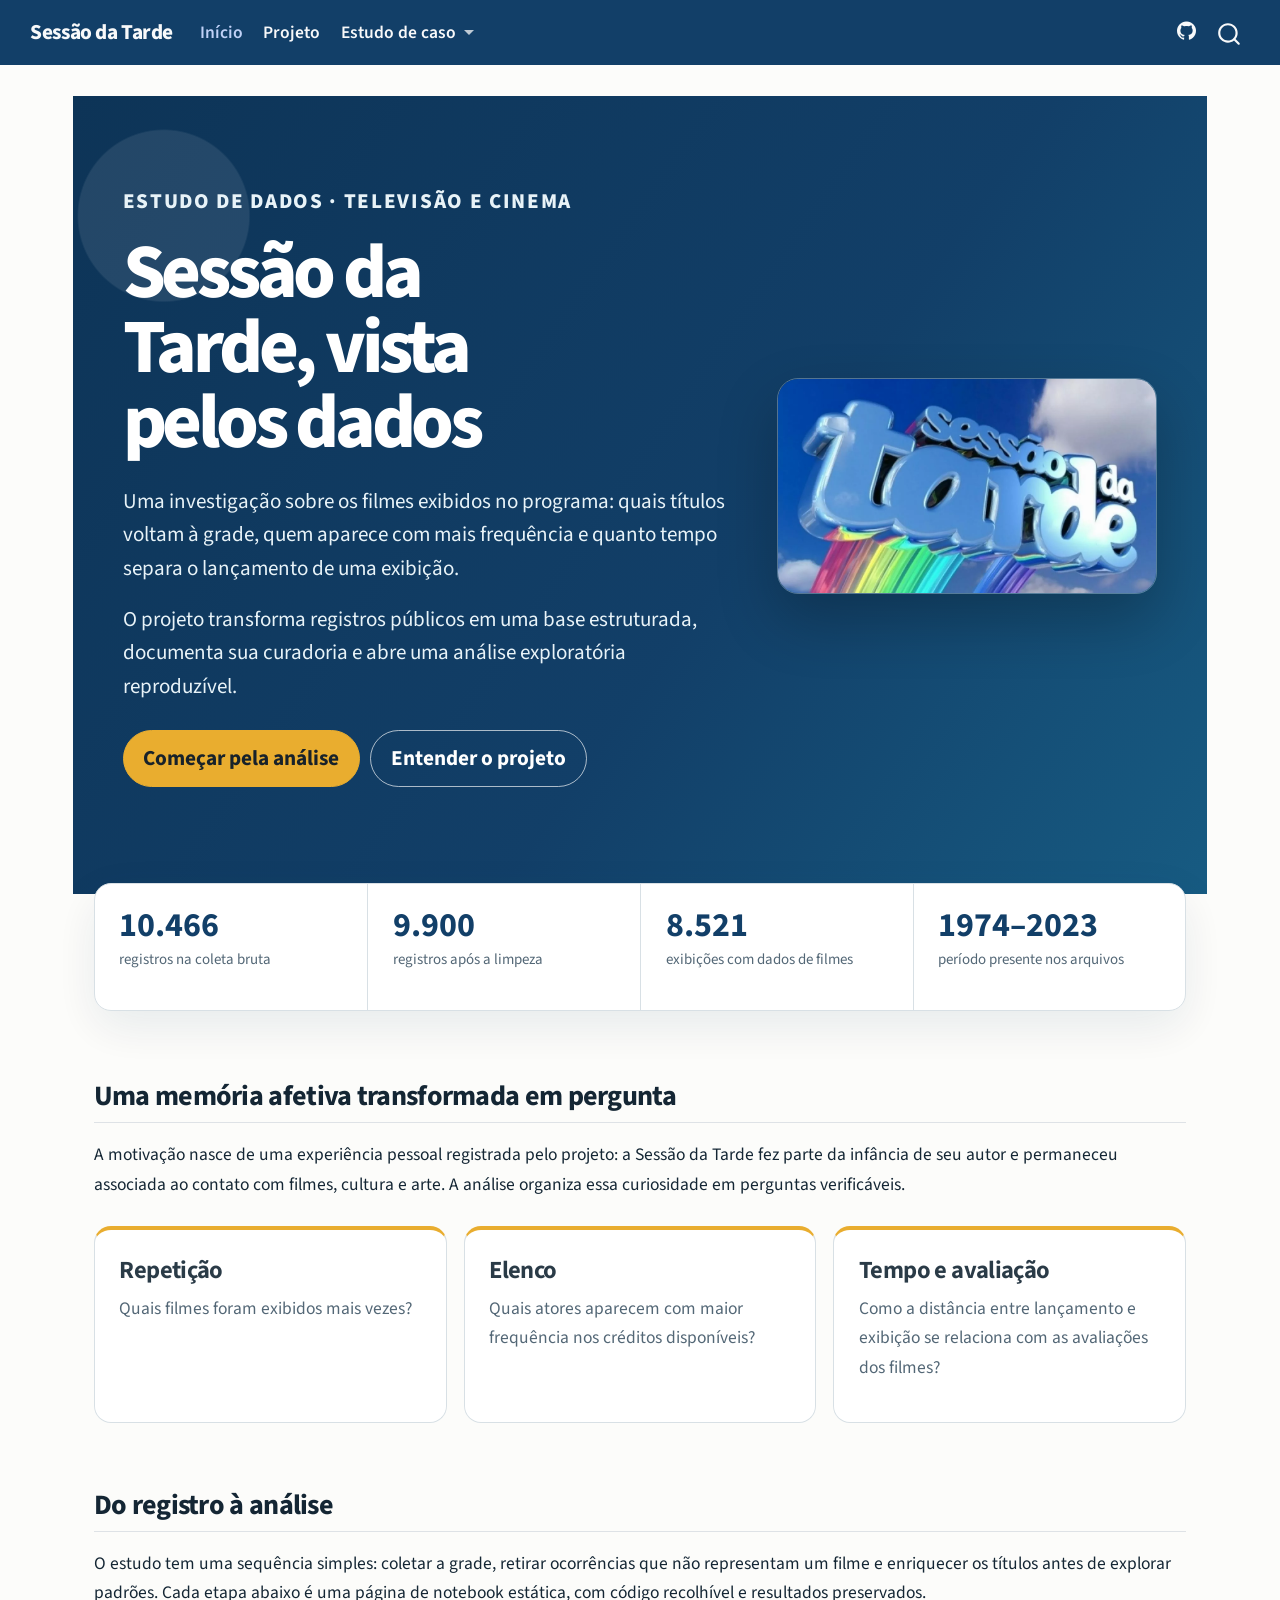
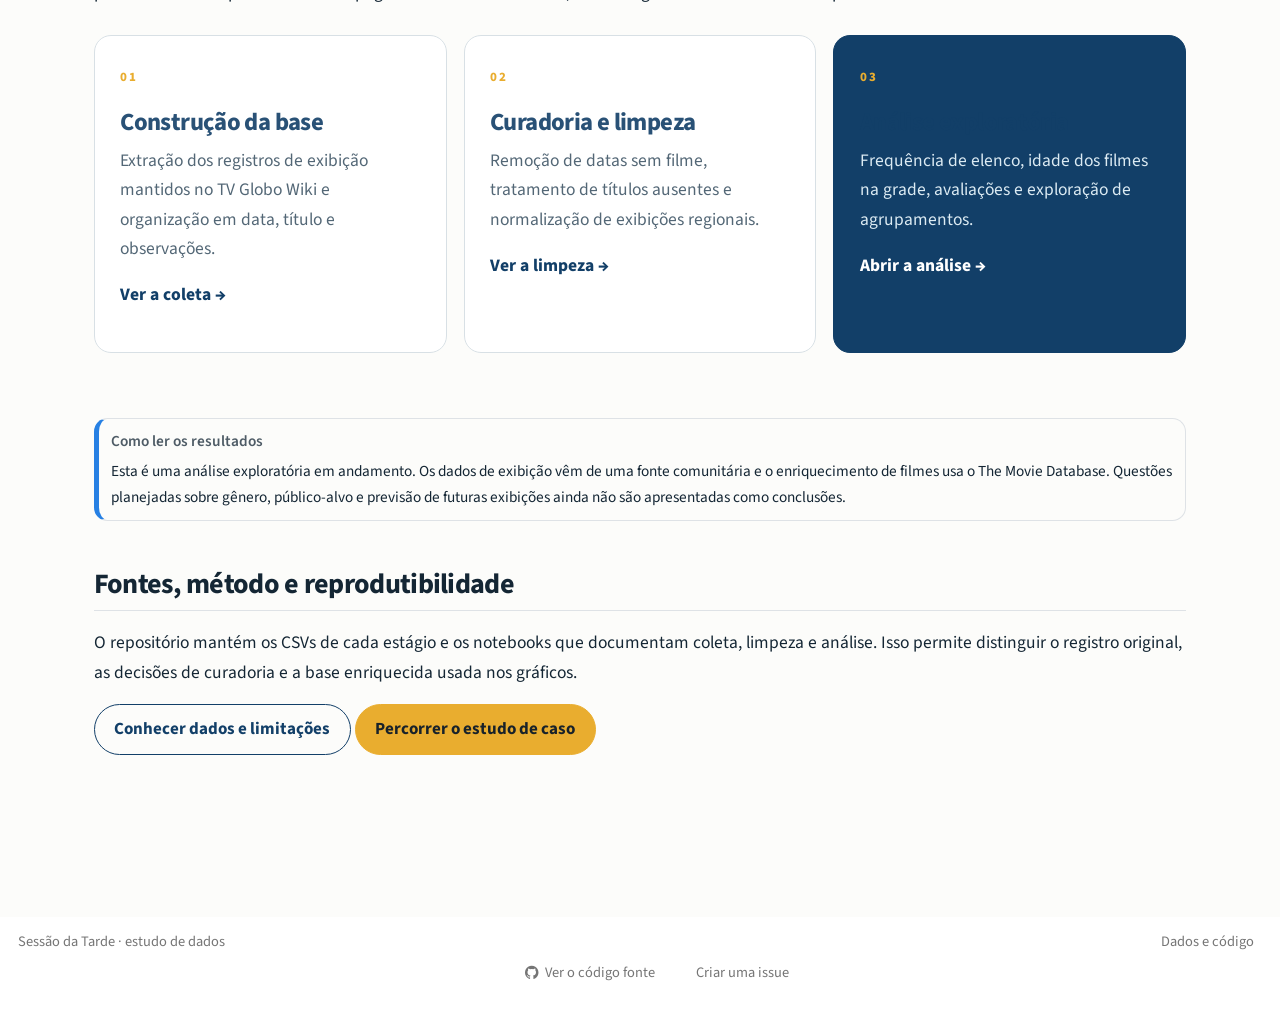
==== index.html @ b2ec12fb "Built site for gh-pages" ====
<!DOCTYPE html>
<html xmlns="http://www.w3.org/1999/xhtml" lang="pt-BR" xml:lang="pt-BR"><head>

<meta charset="utf-8">
<meta name="generator" content="quarto-1.10.18">

<meta name="viewport" content="width=device-width, initial-scale=1.0, user-scalable=yes">

<meta name="description" content="Uma investigação reproduzível sobre décadas de filmes exibidos no programa.">

<title>Sessão da Tarde, vista pelos dados – Sessão da Tarde</title>
<style>
/* Default styles provided by pandoc.
** See https://pandoc.org/MANUAL.html#variables-for-html for config info.
*/
span.smallcaps{font-variant: small-caps;}
div.columns{display: flex; gap: 1.5em;}
div.column{flex: auto;}
@media screen {
div.columns{gap: min(4vw, 1.5em);}
div.column{overflow-x: auto;}
}
div.hanging-indent{margin-left: 1.5em; text-indent: -1.5em;}
ul.task-list{list-style: none;}
ul.task-list li input[type="checkbox"] {
  width: 0.8em;
  margin: 0 0.8em 0.2em -1em; /* quarto-specific, see https://github.com/quarto-dev/quarto-cli/issues/4556 */ 
  vertical-align: middle;
}
</style>


<script src="site_libs/quarto-nav/quarto-nav.js"></script>
<script src="site_libs/clipboard/clipboard.min.js"></script>
<script src="site_libs/quarto-search/autocomplete.umd.js"></script>
<script src="site_libs/quarto-search/fuse.min.js"></script>
<script src="site_libs/quarto-search/quarto-search.js"></script>
<meta name="quarto:offset" content="./">
<script src="site_libs/quarto-html/quarto.js" type="module"></script>
<script src="site_libs/quarto-html/tabsets/tabsets.js" type="module"></script>
<script src="site_libs/quarto-html/popper.min.js"></script>
<script src="site_libs/quarto-html/tippy.umd.min.js"></script>
<script src="site_libs/quarto-html/anchor.min.js"></script>
<link href="site_libs/quarto-html/tippy.css" rel="stylesheet">
<link href="site_libs/quarto-html/quarto-syntax-highlighting-64a204ab8560d761af7679ceaba22944.css" rel="stylesheet" id="quarto-text-highlighting-styles">
<script src="site_libs/bootstrap/bootstrap.min.js"></script>
<link href="site_libs/bootstrap/bootstrap-icons.css" rel="stylesheet">
<link href="site_libs/bootstrap/bootstrap-6888e683adfeb93c75aae6ca6e2d30ee.min.css" rel="stylesheet" append-hash="true" id="quarto-bootstrap" data-mode="light">
<script id="quarto-search-options" type="application/json">{
  "location": "navbar",
  "copy-button": false,
  "collapse-after": 3,
  "panel-placement": "end",
  "type": "overlay",
  "limit": 50,
  "keyboard-shortcut": [
    "f",
    "/",
    "s"
  ],
  "language": {
    "search-no-results-text": "Nenhum resultado",
    "search-matching-documents-text": "documentos correspondentes",
    "search-copy-link-title": "Copiar link para a busca",
    "search-hide-matches-text": "Esconder correspondências adicionais",
    "search-more-match-text": "mais correspondência neste documento",
    "search-more-matches-text": "mais correspondências neste documento",
    "search-clear-button-title": "Limpar",
    "search-text-placeholder": "",
    "search-detached-cancel-button-title": "Cancelar",
    "search-submit-button-title": "Enviar",
    "search-label": "Procurar"
  }
}</script>
<style>html{ scroll-behavior: smooth; }</style>


<link rel="stylesheet" href="styles.css">
<meta property="og:title" content="Sessão da Tarde, vista pelos dados – Sessão da Tarde">
<meta property="og:description" content="Uma investigação reproduzível sobre décadas de filmes exibidos no programa.">
<meta property="og:image" content="https://erlonl.github.io/SessaodaTarde/img/sessaodatarde.jpeg">
<meta property="og:site_name" content="Sessão da Tarde">
<meta name="twitter:title" content="Sessão da Tarde, vista pelos dados – Sessão da Tarde">
<meta name="twitter:description" content="Uma investigação reproduzível sobre décadas de filmes exibidos no programa.">
<meta name="twitter:image" content="https://erlonl.github.io/SessaodaTarde/img/sessaodatarde.jpeg">
<meta name="twitter:card" content="summary_large_image">
</head>

<body class="nav-fixed quarto-light">

<div id="quarto-search-results"></div>
  <header id="quarto-header" class="headroom fixed-top">
    <nav class="navbar navbar-expand-lg " data-bs-theme="dark">
      <div class="navbar-container container-fluid">
      <div class="navbar-brand-container mx-auto">
    <a class="navbar-brand" href="./index.html">
    <span class="navbar-title">Sessão da Tarde</span>
    </a>
  </div>
            <div id="quarto-search" class="" title="Procurar"></div>
          <button class="navbar-toggler" type="button" data-bs-toggle="collapse" data-bs-target="#navbarCollapse" aria-controls="navbarCollapse" role="menu" aria-expanded="false" aria-label="Alternar de navegação" onclick="if (window.quartoToggleHeadroom) { window.quartoToggleHeadroom(); }">
  <span class="navbar-toggler-icon"></span>
</button>
          <div class="collapse navbar-collapse" id="navbarCollapse">
            <ul class="navbar-nav navbar-nav-scroll me-auto">
  <li class="nav-item">
    <a class="nav-link active" href="./index.html" aria-current="page"> 
<span class="menu-text">Início</span></a>
  </li>  
  <li class="nav-item">
    <a class="nav-link" href="./projeto.html"> 
<span class="menu-text">Projeto</span></a>
  </li>  
  <li class="nav-item dropdown ">
    <a class="nav-link dropdown-toggle" href="#" id="nav-menu-estudo-de-caso" role="link" data-bs-toggle="dropdown" aria-expanded="false">
 <span class="menu-text">Estudo de caso</span>
    </a>
    <ul class="dropdown-menu" aria-labelledby="nav-menu-estudo-de-caso">    
        <li>
    <a class="dropdown-item" href="./estudo.html">
 <span class="dropdown-text">Visão geral</span></a>
  </li>  
        <li>
    <a class="dropdown-item" href="./sessao_da_tarde/scraping.html">
 <span class="dropdown-text">1 · Construção da base</span></a>
  </li>  
        <li>
    <a class="dropdown-item" href="./sessao_da_tarde/cleaning.html">
 <span class="dropdown-text">2 · Curadoria e limpeza</span></a>
  </li>  
        <li>
    <a class="dropdown-item" href="./sessao_da_tarde/Analysis.html">
 <span class="dropdown-text">3 · Análise exploratória</span></a>
  </li>  
    </ul>
  </li>
</ul>
            <ul class="navbar-nav navbar-nav-scroll ms-auto">
  <li class="nav-item compact">
    <a class="nav-link" href="https://github.com/erlonL/SessaodaTarde"> <i class="bi bi-github" role="img" aria-label="Repositório no GitHub">
</i> 
<span class="menu-text"></span></a>
  </li>  
</ul>
          </div> <!-- /navcollapse -->
            <div class="quarto-navbar-tools">
</div>
      </div> <!-- /container-fluid -->
    </nav>
</header>
<!-- content -->
<div id="quarto-content" class="quarto-container page-columns page-rows-contents page-layout-full page-navbar">
<!-- sidebar -->
<!-- margin-sidebar -->
    
<!-- main -->
<main class="content column-page" id="quarto-document-content">

<header id="title-block-header" class="quarto-title-block default">
<div class="quarto-title">
<h1 class="title">Sessão da Tarde, vista pelos dados</h1>
</div>

<div>
  <div class="description">
    Uma investigação reproduzível sobre décadas de filmes exibidos no programa.
  </div>
</div>


<div class="quarto-title-meta column-page">

    
  
    
  </div>
  


</header>


<div class="hero">
<div class="grid">
<div class="g-col-12 g-col-lg-7 hero-copy">
<div class="eyebrow">
<p>ESTUDO DE DADOS · TELEVISÃO E CINEMA</p>
</div>
<section id="sessão-da-tarde-vista-pelos-dados" class="level1">
<h1>Sessão da Tarde, vista pelos dados</h1>
<p>Uma investigação sobre os filmes exibidos no programa: quais títulos voltam à grade, quem aparece com mais frequência e quanto tempo separa o lançamento de uma exibição.</p>
<p>O projeto transforma registros públicos em uma base estruturada, documenta sua curadoria e abre uma análise exploratória reproduzível.</p>
<p><a href="./sessao_da_tarde/Analysis.html" class="btn btn-primary btn-lg">Começar pela análise</a> <a href="./projeto.html" class="btn btn-outline-primary btn-lg">Entender o projeto</a></p>
</section>
</div>
<div class="g-col-12 g-col-lg-5">
<p><img src="img/sessaodatarde.jpeg" class="hero-image img-fluid" alt="Identidade visual da Sessão da Tarde"></p>
</div>
</div>
</div>
<div class="page-shell">
<div class="stats-strip" aria-label="Resumo da base de dados">
<div class="stat">
<p><strong>10.466</strong> <span>registros na coleta bruta</span></p>
</div>
<div class="stat">
<p><strong>9.900</strong> <span>registros após a limpeza</span></p>
</div>
<div class="stat">
<p><strong>8.521</strong> <span>exibições com dados de filmes</span></p>
</div>
<div class="stat">
<p><strong>1974–2023</strong> <span>período presente nos arquivos</span></p>
</div>
</div>
<section id="uma-memória-afetiva-transformada-em-pergunta" class="level2">
<h2 class="anchored" data-anchor-id="uma-memória-afetiva-transformada-em-pergunta">Uma memória afetiva transformada em pergunta</h2>
<p>A motivação nasce de uma experiência pessoal registrada pelo projeto: a Sessão da Tarde fez parte da infância de seu autor e permaneceu associada ao contato com filmes, cultura e arte. A análise organiza essa curiosidade em perguntas verificáveis.</p>
<div class="question-grid">
<section id="repetição" class="level3 question-card">
<h3 class="anchored" data-anchor-id="repetição">Repetição</h3>
<p>Quais filmes foram exibidos mais vezes?</p>
</section>
<section id="elenco" class="level3 question-card">
<h3 class="anchored" data-anchor-id="elenco">Elenco</h3>
<p>Quais atores aparecem com maior frequência nos créditos disponíveis?</p>
</section>
<section id="tempo-e-avaliação" class="level3 question-card">
<h3 class="anchored" data-anchor-id="tempo-e-avaliação">Tempo e avaliação</h3>
<p>Como a distância entre lançamento e exibição se relaciona com as avaliações dos filmes?</p>
</section>
</div>
</section>
<section id="do-registro-à-análise" class="level2">
<h2 class="anchored" data-anchor-id="do-registro-à-análise">Do registro à análise</h2>
<p>O estudo tem uma sequência simples: coletar a grade, retirar ocorrências que não representam um filme e enriquecer os títulos antes de explorar padrões. Cada etapa abaixo é uma página de notebook estática, com código recolhível e resultados preservados.</p>
<div class="stage-grid">
<div class="stage-card">
<p><span class="stage-number">01</span></p>
<section id="construção-da-base" class="level3">
<h3 class="anchored" data-anchor-id="construção-da-base"><a href="./sessao_da_tarde/scraping.html">Construção da base</a></h3>
<p>Extração dos registros de exibição mantidos no TV Globo Wiki e organização em data, título e observações.</p>
<p><a href="./sessao_da_tarde/scraping.html" class="card-link">Ver a coleta →</a></p>
</section>
</div>
<div class="stage-card">
<p><span class="stage-number">02</span></p>
<section id="curadoria-e-limpeza" class="level3">
<h3 class="anchored" data-anchor-id="curadoria-e-limpeza"><a href="./sessao_da_tarde/cleaning.html">Curadoria e limpeza</a></h3>
<p>Remoção de datas sem filme, tratamento de títulos ausentes e normalização de exibições regionais.</p>
<p><a href="./sessao_da_tarde/cleaning.html" class="card-link">Ver a limpeza →</a></p>
</section>
</div>
<div class="stage-card stage-card-featured">
<p><span class="stage-number">03</span></p>
<section id="análise-exploratória" class="level3">
<h3 class="anchored" data-anchor-id="análise-exploratória"><a href="./sessao_da_tarde/Analysis.html">Análise exploratória</a></h3>
<p>Frequência de elenco, idade dos filmes na grade, avaliações e exploração de agrupamentos.</p>
<p><a href="./sessao_da_tarde/Analysis.html" class="card-link">Abrir a análise →</a></p>
</section>
</div>
</div>
<div class="callout callout-style-simple callout-note no-icon callout-titled">
<div class="callout-header d-flex align-content-center">
<div class="callout-icon-container">
<i class="callout-icon no-icon"></i>
</div>
<div class="callout-title-container flex-fill">
<span class="screen-reader-only">Nota</span>Como ler os resultados
</div>
</div>
<div class="callout-body-container callout-body">
<p>Esta é uma análise exploratória em andamento. Os dados de exibição vêm de uma fonte comunitária e o enriquecimento de filmes usa o The Movie Database. Questões planejadas sobre gênero, público-alvo e previsão de futuras exibições ainda não são apresentadas como conclusões.</p>
</div>
</div>
</section>
<section id="fontes-método-e-reprodutibilidade" class="level2">
<h2 class="anchored" data-anchor-id="fontes-método-e-reprodutibilidade">Fontes, método e reprodutibilidade</h2>
<p>O repositório mantém os CSVs de cada estágio e os notebooks que documentam coleta, limpeza e análise. Isso permite distinguir o registro original, as decisões de curadoria e a base enriquecida usada nos gráficos.</p>
<p><a href="./projeto.html" class="btn btn-outline-primary">Conhecer dados e limitações</a> <a href="./estudo.html" class="btn btn-primary">Percorrer o estudo de caso</a></p>
</section>
</div>



<a onclick="window.scrollTo(0, 0); return false;" role="button" id="quarto-back-to-top"><i class="bi bi-arrow-up"></i> De volta ao topo</a></main> <!-- /main -->
<script id="quarto-html-after-body" type="application/javascript">
  window.document.addEventListener("DOMContentLoaded", function (event) {
    const icon = "";
    const anchorJS = new window.AnchorJS();
    anchorJS.options = {
      placement: 'right',
      icon: icon
    };
    anchorJS.add('.anchored');
    const isCodeAnnotation = (el) => {
      for (const clz of el.classList) {
        if (clz.startsWith('code-annotation-')) {                     
          return true;
        }
      }
      return false;
    }
    const onCopySuccess = function(e) {
      // button target
      const button = e.trigger;
      // don't keep focus
      button.blur();
      // flash "checked"
      button.classList.add('code-copy-button-checked');
      var currentTitle = button.getAttribute("title");
      button.setAttribute("title", "Copiada");
      let tooltip;
      if (window.bootstrap) {
        button.setAttribute("data-bs-toggle", "tooltip");
        button.setAttribute("data-bs-placement", "left");
        button.setAttribute("data-bs-title", "Copiada");
        tooltip = new bootstrap.Tooltip(button, 
          { trigger: "manual", 
            customClass: "code-copy-button-tooltip",
            offset: [0, -8]});
        tooltip.show();    
      }
      setTimeout(function() {
        if (tooltip) {
          tooltip.hide();
          button.removeAttribute("data-bs-title");
          button.removeAttribute("data-bs-toggle");
          button.removeAttribute("data-bs-placement");
        }
        button.setAttribute("title", currentTitle);
        button.classList.remove('code-copy-button-checked');
      }, 1000);
      // clear code selection
      e.clearSelection();
    }
    const getTextToCopy = function(trigger) {
      const outerScaffold = trigger.parentElement.cloneNode(true);
      const codeEl = outerScaffold.querySelector('code');
      for (const childEl of codeEl.children) {
        if (isCodeAnnotation(childEl)) {
          childEl.remove();
        }
      }
      return codeEl.innerText;
    }
    const clipboard = new window.ClipboardJS('.code-copy-button:not([data-in-quarto-modal])', {
      text: getTextToCopy
    });
    clipboard.on('success', onCopySuccess);
    if (window.document.getElementById('quarto-embedded-source-code-modal')) {
      const clipboardModal = new window.ClipboardJS('.code-copy-button[data-in-quarto-modal]', {
        text: getTextToCopy,
        container: window.document.getElementById('quarto-embedded-source-code-modal')
      });
      clipboardModal.on('success', onCopySuccess);
    }
      var localhostRegex = new RegExp(/^(?:http|https):\/\/localhost\:?[0-9]*\//);
      var mailtoRegex = new RegExp(/^mailto:/);
        var filterRegex = new RegExp("https:\/\/erlonl\.github\.io\/SessaodaTarde\/");
      var isInternal = (href) => {
          return filterRegex.test(href) || localhostRegex.test(href) || mailtoRegex.test(href);
      }
      // Inspect non-navigation links and adorn them if external
     var links = window.document.querySelectorAll('a[href]:not(.nav-link):not(.navbar-brand):not(.toc-action):not(.sidebar-link):not(.sidebar-item-toggle):not(.pagination-link):not(.no-external):not([aria-hidden]):not(.dropdown-item):not(.quarto-navigation-tool):not(.about-link)');
      for (var i=0; i<links.length; i++) {
        const link = links[i];
        if (!isInternal(link.href)) {
          // undo the damage that might have been done by quarto-nav.js in the case of
          // links that we want to consider external
          if (link.dataset.originalHref !== undefined) {
            link.href = link.dataset.originalHref;
          }
            // target, if specified
            link.setAttribute("target", "_blank");
            if (link.getAttribute("rel") === null) {
              link.setAttribute("rel", "noopener");
            }
        }
      }
    function tippyHover(el, contentFn, onTriggerFn, onUntriggerFn) {
      const config = {
        allowHTML: true,
        maxWidth: 500,
        delay: 100,
        arrow: false,
        appendTo: function(el) {
            return el.parentElement;
        },
        interactive: true,
        interactiveBorder: 10,
        theme: 'quarto',
        placement: 'bottom-start',
      };
      if (contentFn) {
        config.content = contentFn;
      }
      if (onTriggerFn) {
        config.onTrigger = onTriggerFn;
      }
      if (onUntriggerFn) {
        config.onUntrigger = onUntriggerFn;
      }
      window.tippy(el, config); 
    }
    const noterefs = window.document.querySelectorAll('a[role="doc-noteref"]');
    for (var i=0; i<noterefs.length; i++) {
      const ref = noterefs[i];
      tippyHover(ref, function() {
        // use id or data attribute instead here
        let href = ref.getAttribute('data-footnote-href') || ref.getAttribute('href');
        try { href = new URL(href).hash; } catch {}
        const id = href.replace(/^#\/?/, "");
        const note = window.document.getElementById(id);
        if (note) {
          return note.innerHTML;
        } else {
          return "";
        }
      });
    }
    const xrefs = window.document.querySelectorAll('a.quarto-xref');
    const processXRef = (id, note) => {
      // Strip column container classes
      const stripColumnClz = (el) => {
        el.classList.remove("page-full", "page-columns");
        if (el.children) {
          for (const child of el.children) {
            stripColumnClz(child);
          }
        }
      }
      stripColumnClz(note)
      if (id === null || id.startsWith('sec-')) {
        // Special case sections, only their first couple elements
        const container = document.createElement("div");
        if (note.children && note.children.length > 2) {
          container.appendChild(note.children[0].cloneNode(true));
          for (let i = 1; i < note.children.length; i++) {
            const child = note.children[i];
            if (child.tagName === "P" && child.innerText === "") {
              continue;
            } else {
              container.appendChild(child.cloneNode(true));
              break;
            }
          }
          if (window.Quarto?.typesetMath) {
            window.Quarto.typesetMath(container);
          }
          return container.innerHTML
        } else {
          if (window.Quarto?.typesetMath) {
            window.Quarto.typesetMath(note);
          }
          return note.innerHTML;
        }
      } else {
        // Remove any anchor links if they are present
        const anchorLink = note.querySelector('a.anchorjs-link');
        if (anchorLink) {
          anchorLink.remove();
        }
        if (window.Quarto?.typesetMath) {
          window.Quarto.typesetMath(note);
        }
        if (note.classList.contains("callout")) {
          return note.outerHTML;
        } else {
          return note.innerHTML;
        }
      }
    }
    for (var i=0; i<xrefs.length; i++) {
      const xref = xrefs[i];
      tippyHover(xref, undefined, function(instance) {
        instance.disable();
        let url = xref.getAttribute('href');
        let hash = undefined; 
        if (url.startsWith('#')) {
          hash = url;
        } else {
          try { hash = new URL(url).hash; } catch {}
        }
        if (hash) {
          const id = hash.replace(/^#\/?/, "");
          const note = window.document.getElementById(id);
          if (note !== null) {
            try {
              const html = processXRef(id, note.cloneNode(true));
              instance.setContent(html);
            } finally {
              instance.enable();
              instance.show();
            }
          } else {
            // See if we can fetch this
            fetch(url.split('#')[0])
            .then(res => res.text())
            .then(html => {
              const parser = new DOMParser();
              const htmlDoc = parser.parseFromString(html, "text/html");
              const note = htmlDoc.getElementById(id);
              if (note !== null) {
                const html = processXRef(id, note);
                instance.setContent(html);
              } 
            }).finally(() => {
              instance.enable();
              instance.show();
            });
          }
        } else {
          // See if we can fetch a full url (with no hash to target)
          // This is a special case and we should probably do some content thinning / targeting
          fetch(url)
          .then(res => res.text())
          .then(html => {
            const parser = new DOMParser();
            const htmlDoc = parser.parseFromString(html, "text/html");
            const note = htmlDoc.querySelector('main.content');
            if (note !== null) {
              // This should only happen for chapter cross references
              // (since there is no id in the URL)
              // remove the first header
              if (note.children.length > 0 && note.children[0].tagName === "HEADER") {
                note.children[0].remove();
              }
              const html = processXRef(null, note);
              instance.setContent(html);
            } 
          }).finally(() => {
            instance.enable();
            instance.show();
          });
        }
      }, function(instance) {
      });
    }
        let selectedAnnoteEl;
        const selectorForAnnotation = ( cell, annotation) => {
          let cellAttr = 'data-code-cell="' + cell + '"';
          let lineAttr = 'data-code-annotation="' +  annotation + '"';
          const selector = 'span[' + cellAttr + '][' + lineAttr + ']';
          return selector;
        }
        const selectCodeLines = (annoteEl) => {
          const doc = window.document;
          const targetCell = annoteEl.getAttribute("data-target-cell");
          const targetAnnotation = annoteEl.getAttribute("data-target-annotation");
          const annoteSpan = window.document.querySelector(selectorForAnnotation(targetCell, targetAnnotation));
          const lines = annoteSpan.getAttribute("data-code-lines").split(",");
          const lineIds = lines.map((line) => {
            return targetCell + "-" + line;
          })
          let top = null;
          let height = null;
          let parent = null;
          if (lineIds.length > 0) {
              //compute the position of the single el (top and bottom and make a div)
              const el = window.document.getElementById(lineIds[0]);
              top = el.offsetTop;
              height = el.offsetHeight;
              parent = el.parentElement.parentElement;
            if (lineIds.length > 1) {
              const lastEl = window.document.getElementById(lineIds[lineIds.length - 1]);
              const bottom = lastEl.offsetTop + lastEl.offsetHeight;
              height = bottom - top;
            }
            if (top !== null && height !== null && parent !== null) {
              // cook up a div (if necessary) and position it 
              let div = window.document.getElementById("code-annotation-line-highlight");
              if (div === null) {
                div = window.document.createElement("div");
                div.setAttribute("id", "code-annotation-line-highlight");
                div.style.position = 'absolute';
                parent.appendChild(div);
              }
              div.style.top = top - 2 + "px";
              div.style.height = height + 4 + "px";
              div.style.left = 0;
              let gutterDiv = window.document.getElementById("code-annotation-line-highlight-gutter");
              if (gutterDiv === null) {
                gutterDiv = window.document.createElement("div");
                gutterDiv.setAttribute("id", "code-annotation-line-highlight-gutter");
                gutterDiv.style.position = 'absolute';
                const codeCell = window.document.getElementById(targetCell);
                const gutter = codeCell.querySelector('.code-annotation-gutter');
                gutter.appendChild(gutterDiv);
              }
              gutterDiv.style.top = top - 2 + "px";
              gutterDiv.style.height = height + 4 + "px";
            }
            selectedAnnoteEl = annoteEl;
          }
        };
        const unselectCodeLines = () => {
          const elementsIds = ["code-annotation-line-highlight", "code-annotation-line-highlight-gutter"];
          elementsIds.forEach((elId) => {
            const div = window.document.getElementById(elId);
            if (div) {
              div.remove();
            }
          });
          selectedAnnoteEl = undefined;
        };
          // Handle positioning of the toggle
      window.addEventListener(
        "resize",
        throttle(() => {
          elRect = undefined;
          if (selectedAnnoteEl) {
            selectCodeLines(selectedAnnoteEl);
          }
        }, 10)
      );
      function throttle(fn, ms) {
      let throttle = false;
      let timer;
        return (...args) => {
          if(!throttle) { // first call gets through
              fn.apply(this, args);
              throttle = true;
          } else { // all the others get throttled
              if(timer) clearTimeout(timer); // cancel #2
              timer = setTimeout(() => {
                fn.apply(this, args);
                timer = throttle = false;
              }, ms);
          }
        };
      }
        // Attach click handler to the DT
        const annoteDls = window.document.querySelectorAll('dt[data-target-cell]');
        for (const annoteDlNode of annoteDls) {
          annoteDlNode.addEventListener('click', (event) => {
            const clickedEl = event.target;
            if (clickedEl !== selectedAnnoteEl) {
              unselectCodeLines();
              const activeEl = window.document.querySelector('dt[data-target-cell].code-annotation-active');
              if (activeEl) {
                activeEl.classList.remove('code-annotation-active');
              }
              selectCodeLines(clickedEl);
              clickedEl.classList.add('code-annotation-active');
            } else {
              // Unselect the line
              unselectCodeLines();
              clickedEl.classList.remove('code-annotation-active');
            }
          });
        }
    const findCites = (el) => {
      const parentEl = el.parentElement;
      if (parentEl) {
        const cites = parentEl.dataset.cites;
        if (cites) {
          return {
            el,
            cites: cites.split(' ')
          };
        } else {
          return findCites(el.parentElement)
        }
      } else {
        return undefined;
      }
    };
    var bibliorefs = window.document.querySelectorAll('a[role="doc-biblioref"]');
    for (var i=0; i<bibliorefs.length; i++) {
      const ref = bibliorefs[i];
      const citeInfo = findCites(ref);
      if (citeInfo) {
        tippyHover(citeInfo.el, function() {
          var popup = window.document.createElement('div');
          citeInfo.cites.forEach(function(cite) {
            var citeDiv = window.document.createElement('div');
            citeDiv.classList.add('hanging-indent');
            citeDiv.classList.add('csl-entry');
            var biblioDiv = window.document.getElementById('ref-' + cite);
            if (biblioDiv) {
              citeDiv.innerHTML = biblioDiv.innerHTML;
            }
            popup.appendChild(citeDiv);
          });
          return popup.innerHTML;
        });
      }
    }
  });
  </script>
</div> <!-- /content -->
<footer class="footer">
  <div class="nav-footer">
    <div class="nav-footer-left">
<p>Sessão da Tarde · estudo de dados</p>
</div>   
    <div class="nav-footer-center">
      &nbsp;
    <div class="toc-actions"><ul><li><a href="https://github.com/erlonL/SessaodaTarde/blob/main/index.qmd" class="toc-action"><i class="bi bi-github"></i>Ver o código fonte</a></li><li><a href="https://github.com/erlonL/SessaodaTarde/issues/new" class="toc-action"><i class="bi empty"></i>Criar uma issue</a></li></ul></div></div>
    <div class="nav-footer-right">
      <ul class="footer-items list-unstyled">
    <li class="nav-item">
    <a class="nav-link" href="https://github.com/erlonL/SessaodaTarde">
<p>Dados e código</p>
</a>
  </li>  
</ul>
    </div>
  </div>
</footer>




<script src="site_libs/quarto-html/zenscroll-min.js"></script>
</body></html>
---- site_libs/quarto-html/tippy.css ----
.tippy-box[data-animation=fade][data-state=hidden]{opacity:0}[data-tippy-root]{max-width:calc(100vw - 10px)}.tippy-box{position:relative;background-color:#333;color:#fff;border-radius:4px;font-size:14px;line-height:1.4;white-space:normal;outline:0;transition-property:transform,visibility,opacity}.tippy-box[data-placement^=top]>.tippy-arrow{bottom:0}.tippy-box[data-placement^=top]>.tippy-arrow:before{bottom:-7px;left:0;border-width:8px 8px 0;border-top-color:initial;transform-origin:center top}.tippy-box[data-placement^=bottom]>.tippy-arrow{top:0}.tippy-box[data-placement^=bottom]>.tippy-arrow:before{top:-7px;left:0;border-width:0 8px 8px;border-bottom-color:initial;transform-origin:center bottom}.tippy-box[data-placement^=left]>.tippy-arrow{right:0}.tippy-box[data-placement^=left]>.tippy-arrow:before{border-width:8px 0 8px 8px;border-left-color:initial;right:-7px;transform-origin:center left}.tippy-box[data-placement^=right]>.tippy-arrow{left:0}.tippy-box[data-placement^=right]>.tippy-arrow:before{left:-7px;border-width:8px 8px 8px 0;border-right-color:initial;transform-origin:center right}.tippy-box[data-inertia][data-state=visible]{transition-timing-function:cubic-bezier(.54,1.5,.38,1.11)}.tippy-arrow{width:16px;height:16px;color:#333}.tippy-arrow:before{content:"";position:absolute;border-color:transparent;border-style:solid}.tippy-content{position:relative;padding:5px 9px;z-index:1}
---- site_libs/quarto-html/quarto-syntax-highlighting-64a204ab8560d761af7679ceaba22944.css ----
/* quarto syntax highlight colors */
:root {
  --quarto-hl-ot-color: #003B4F;
  --quarto-hl-at-color: #657422;
  --quarto-hl-ss-color: #20794D;
  --quarto-hl-an-color: #5E5E5E;
  --quarto-hl-fu-color: #4758AB;
  --quarto-hl-st-color: #20794D;
  --quarto-hl-cf-color: #003B4F;
  --quarto-hl-op-color: #5E5E5E;
  --quarto-hl-er-color: #AD0000;
  --quarto-hl-bn-color: #AD0000;
  --quarto-hl-al-color: #AD0000;
  --quarto-hl-va-color: #111111;
  --quarto-hl-bu-color: inherit;
  --quarto-hl-ex-color: inherit;
  --quarto-hl-pp-color: #AD0000;
  --quarto-hl-in-color: #5E5E5E;
  --quarto-hl-vs-color: #20794D;
  --quarto-hl-wa-color: #5E5E5E;
  --quarto-hl-do-color: #5E5E5E;
  --quarto-hl-im-color: #00769E;
  --quarto-hl-ch-color: #20794D;
  --quarto-hl-dt-color: #AD0000;
  --quarto-hl-fl-color: #AD0000;
  --quarto-hl-co-color: #5E5E5E;
  --quarto-hl-cv-color: #5E5E5E;
  --quarto-hl-cn-color: #8f5902;
  --quarto-hl-sc-color: #5E5E5E;
  --quarto-hl-dv-color: #AD0000;
  --quarto-hl-kw-color: #003B4F;
}

/* other quarto variables */
:root {
  --quarto-font-monospace: SFMono-Regular, Menlo, Monaco, Consolas, "Liberation Mono", "Courier New", monospace;
}

/* syntax highlight based on Pandoc's rules */
pre > code.sourceCode > span {
  color: #003B4F;
}

code.sourceCode > span {
  color: #003B4F;
}

div.sourceCode,
div.sourceCode pre.sourceCode {
  color: #003B4F;
}

/* Normal */
code span {
  color: #003B4F;
}

/* Alert */
code span.al {
  color: #AD0000;
  font-style: inherit;
}

/* Annotation */
code span.an {
  color: #5E5E5E;
  font-style: inherit;
}

/* Attribute */
code span.at {
  color: #657422;
  font-style: inherit;
}

/* BaseN */
code span.bn {
  color: #AD0000;
  font-style: inherit;
}

/* BuiltIn */
code span.bu {
  font-style: inherit;
}

/* ControlFlow */
code span.cf {
  color: #003B4F;
  font-weight: bold;
  font-style: inherit;
}

/* Char */
code span.ch {
  color: #20794D;
  font-style: inherit;
}

/* Constant */
code span.cn {
  color: #8f5902;
  font-style: inherit;
}

/* Comment */
code span.co {
  color: #5E5E5E;
  font-style: inherit;
}

/* CommentVar */
code span.cv {
  color: #5E5E5E;
  font-style: italic;
}

/* Documentation */
code span.do {
  color: #5E5E5E;
  font-style: italic;
}

/* DataType */
code span.dt {
  color: #AD0000;
  font-style: inherit;
}

/* DecVal */
code span.dv {
  color: #AD0000;
  font-style: inherit;
}

/* Error */
code span.er {
  color: #AD0000;
  font-style: inherit;
}

/* Extension */
code span.ex {
  font-style: inherit;
}

/* Float */
code span.fl {
  color: #AD0000;
  font-style: inherit;
}

/* Function */
code span.fu {
  color: #4758AB;
  font-style: inherit;
}

/* Import */
code span.im {
  color: #00769E;
  font-style: inherit;
}

/* Information */
code span.in {
  color: #5E5E5E;
  font-style: inherit;
}

/* Keyword */
code span.kw {
  color: #003B4F;
  font-weight: bold;
  font-style: inherit;
}

/* Operator */
code span.op {
  color: #5E5E5E;
  font-style: inherit;
}

/* Other */
code span.ot {
  color: #003B4F;
  font-style: inherit;
}

/* Preprocessor */
code span.pp {
  color: #AD0000;
  font-style: inherit;
}

/* SpecialChar */
code span.sc {
  color: #5E5E5E;
  font-style: inherit;
}

/* SpecialString */
code span.ss {
  color: #20794D;
  font-style: inherit;
}

/* String */
code span.st {
  color: #20794D;
  font-style: inherit;
}

/* Variable */
code span.va {
  color: #111111;
  font-style: inherit;
}

/* VerbatimString */
code span.vs {
  color: #20794D;
  font-style: inherit;
}

/* Warning */
code span.wa {
  color: #5E5E5E;
  font-style: italic;
}

.prevent-inlining {
  content: "</";
}

/*# sourceMappingURL=9d8d5bb603a83b8298b89080a598c93b.css.map */
---- styles.css ----
:root {
  --sdt-ink: #142634;
  --sdt-muted: #536776;
  --sdt-navy: #123f68;
  --sdt-blue: #176b95;
  --sdt-sky: #dceef6;
  --sdt-gold: #e9ad2f;
  --sdt-paper: #f7f5ef;
  --sdt-line: #d8e0e5;
  --sdt-white: #ffffff;
  --sdt-radius: 1rem;
}

body {
  color: var(--sdt-ink);
  background: #fcfcfa;
  font-size: 1.03rem;
  line-height: 1.68;
}

.navbar {
  box-shadow: 0 1px 0 rgb(255 255 255 / 12%);
}

.navbar-brand {
  font-weight: 750;
  letter-spacing: -0.02em;
}

.navbar .nav-link {
  font-weight: 600;
}

a {
  text-underline-offset: 0.16em;
  text-decoration-thickness: 0.08em;
}

a:focus-visible,
.btn:focus-visible,
.navbar-toggler:focus-visible {
  outline: 3px solid var(--sdt-gold);
  outline-offset: 3px;
  box-shadow: none;
}

h1,
h2,
h3 {
  color: var(--sdt-ink);
  letter-spacing: -0.025em;
}

h1 {
  font-weight: 780;
}

h2 {
  margin-top: 2.7rem;
  font-weight: 730;
}

h3 {
  font-weight: 680;
}

.quarto-title-block .quarto-title-banner,
.quarto-title-block.default .quarto-title-meta {
  padding-bottom: 0.5rem;
}

.quarto-title .subtitle {
  color: var(--sdt-muted);
  max-width: 48rem;
}

.hero {
  background:
    radial-gradient(circle at 8% 15%, rgb(255 255 255 / 9%) 0 5rem, transparent 5.1rem),
    linear-gradient(125deg, #0d3457 0%, var(--sdt-navy) 58%, #175b82 100%);
  color: var(--sdt-white);
  padding: clamp(2.75rem, 7vw, 5.75rem) max(1.25rem, calc((100vw - 1180px) / 2));
  margin-top: -1px;
}

.hero .grid {
  align-items: center;
  gap: 0;
}

.hero .g-col-lg-5 {
  padding-left: clamp(1.5rem, 4vw, 3.75rem);
}

body:has(.hero) #title-block-header {
  display: none;
}

.hero-copy {
  max-width: 46rem;
}

.hero h1 {
  color: var(--sdt-white);
  font-size: clamp(2.6rem, 6vw, 5.1rem);
  line-height: 0.98;
  letter-spacing: -0.055em;
  max-width: 11ch;
  margin: 0.45rem 0 1.35rem;
}

.hero p {
  font-size: clamp(1.06rem, 1.7vw, 1.24rem);
  line-height: 1.6;
  max-width: 42rem;
  color: #e8f3f8;
}

.hero .eyebrow,
.stage-number {
  color: var(--sdt-gold);
  font-size: 0.76rem;
  font-weight: 800;
  letter-spacing: 0.13em;
}

.hero-image {
  display: block;
  width: 100%;
  max-height: 25rem;
  object-fit: cover;
  border-radius: calc(var(--sdt-radius) + 0.25rem);
  border: 1px solid rgb(255 255 255 / 28%);
  box-shadow: 0 1.5rem 3.5rem rgb(0 0 0 / 24%);
}

.btn {
  border-radius: 999px;
  font-weight: 700;
  padding: 0.68rem 1.15rem;
  text-decoration: none;
}

.hero .btn {
  margin: 0.55rem 0.4rem 0 0;
}

.btn-primary {
  --bs-btn-bg: var(--sdt-gold);
  --bs-btn-border-color: var(--sdt-gold);
  --bs-btn-color: #18222a;
  --bs-btn-hover-bg: #f4c253;
  --bs-btn-hover-border-color: #f4c253;
  --bs-btn-hover-color: #101820;
}

.btn-outline-primary {
  --bs-btn-color: var(--sdt-navy);
  --bs-btn-border-color: var(--sdt-navy);
  --bs-btn-hover-bg: var(--sdt-navy);
  --bs-btn-hover-border-color: var(--sdt-navy);
}

.hero .btn-outline-primary {
  --bs-btn-color: #ffffff;
  --bs-btn-border-color: rgb(255 255 255 / 65%);
  --bs-btn-hover-bg: #ffffff;
  --bs-btn-hover-border-color: #ffffff;
  --bs-btn-hover-color: var(--sdt-navy);
}

.page-shell {
  width: min(1120px, calc(100% - 2.5rem));
  margin: 0 auto;
  padding: 1rem 0 4rem;
}

.page-shell > h2 {
  max-width: 26ch;
  font-size: clamp(1.8rem, 3vw, 2.5rem);
}

.page-shell > p {
  max-width: 49rem;
}

.stats-strip {
  display: grid;
  grid-template-columns: repeat(4, minmax(0, 1fr));
  margin: -1.65rem 0 4rem;
  background: var(--sdt-white);
  border: 1px solid var(--sdt-line);
  border-radius: var(--sdt-radius);
  box-shadow: 0 1rem 2.75rem rgb(18 63 104 / 9%);
  overflow: hidden;
}

.stat {
  padding: 1.35rem 1.45rem;
}

.stat + .stat {
  border-left: 1px solid var(--sdt-line);
}

.stat strong {
  display: block;
  color: var(--sdt-navy);
  font-size: clamp(1.45rem, 3vw, 2rem);
  line-height: 1.1;
  font-variant-numeric: tabular-nums;
}

.stat span {
  display: block;
  color: var(--sdt-muted);
  font-size: 0.88rem;
  line-height: 1.35;
  margin-top: 0.35rem;
}

.question-grid,
.stage-grid {
  display: grid;
  grid-template-columns: repeat(3, minmax(0, 1fr));
  gap: 1rem;
  margin: 1.6rem 0 3.8rem;
}

.question-card,
.stage-card,
.path-step {
  border: 1px solid var(--sdt-line);
  border-radius: var(--sdt-radius);
  background: var(--sdt-white);
}

.question-card {
  padding: 1.35rem 1.45rem;
  border-top: 4px solid var(--sdt-gold);
}

.question-card h3,
.stage-card h3 {
  margin-top: 0.15rem;
}

.question-card p,
.stage-card p,
.path-step p {
  color: var(--sdt-muted);
}

.stage-card {
  padding: 1.5rem;
  transition: border-color 160ms ease, transform 160ms ease, box-shadow 160ms ease;
}

.stage-card:hover {
  transform: translateY(-3px);
  border-color: #a9c3d2;
  box-shadow: 0 0.8rem 2rem rgb(18 63 104 / 8%);
}

.stage-card-featured {
  background: var(--sdt-navy);
  border-color: var(--sdt-navy);
}

.stage-card-featured h3,
.stage-card-featured h3 a,
.stage-card-featured .card-link {
  color: #ffffff;
}

.stage-card-featured p {
  color: #dcebf3;
}

.stage-card h3 a,
.card-link {
  color: var(--sdt-navy);
  font-weight: 750;
  text-decoration: none;
}

.card-link:hover,
.stage-card h3 a:hover {
  text-decoration: underline;
}

.callout {
  border-radius: 0.8rem;
  margin: 2.4rem 0;
}

.study-path {
  border-left: 2px solid #bfd3de;
  margin: 2.2rem 0 3rem 0.8rem;
  padding-left: clamp(1rem, 4vw, 2.4rem);
}

.path-step {
  position: relative;
  padding: clamp(1.35rem, 3vw, 2rem);
  margin-bottom: 1.25rem;
}

.path-step::before {
  content: "";
  position: absolute;
  width: 0.9rem;
  height: 0.9rem;
  left: calc(-1 * clamp(1rem, 4vw, 2.4rem) - 0.51rem);
  top: 2rem;
  border: 3px solid #fcfcfa;
  border-radius: 50%;
  background: var(--sdt-blue);
}

.path-step h2 {
  margin-top: 0.35rem;
}

.path-step-featured {
  border-color: #9ebdcb;
  box-shadow: 0 0.8rem 2rem rgb(18 63 104 / 7%);
}

table {
  font-size: 0.94rem;
}

.table > thead {
  border-bottom: 2px solid var(--sdt-navy);
}

.cell-output-display {
  overflow-x: auto;
}

.cell-output img {
  border-radius: 0.45rem;
}

div.sourceCode {
  border: 1px solid var(--sdt-line);
  border-radius: 0.6rem;
}

.code-fold summary {
  color: var(--sdt-navy);
  font-weight: 700;
}

#quarto-margin-sidebar .toc-active .nav-link.active {
  color: var(--sdt-blue);
  border-left-color: var(--sdt-gold);
}

.nav-page .nav-page-text {
  color: var(--sdt-navy);
  font-weight: 700;
}

.page-footer {
  border-top: 1px solid var(--sdt-line);
  color: var(--sdt-muted);
}

@media (max-width: 991.98px) {
  .hero {
    padding-top: 3.25rem;
  }

  .hero h1 {
    max-width: 13ch;
  }

  .hero .g-col-lg-5 {
    padding-left: 0;
    margin-top: 2rem;
  }

  .hero-image {
    max-height: 19rem;
  }

  .stats-strip {
    grid-template-columns: repeat(2, minmax(0, 1fr));
  }

  .stat:nth-child(3) {
    border-left: 0;
    border-top: 1px solid var(--sdt-line);
  }

  .stat:nth-child(4) {
    border-top: 1px solid var(--sdt-line);
  }

  .question-grid,
  .stage-grid {
    grid-template-columns: 1fr;
  }
}

@media (max-width: 575.98px) {
  body {
    font-size: 1rem;
  }

  .hero {
    padding: 2.5rem 1rem 3.25rem;
  }

  .hero h1 {
    font-size: clamp(2.35rem, 13vw, 3.35rem);
  }

  .hero .btn {
    display: block;
    width: 100%;
    margin-right: 0;
  }

  .page-shell {
    width: min(100% - 2rem, 1120px);
  }

  .stats-strip {
    grid-template-columns: 1fr;
    margin-top: -1.25rem;
  }

  .stat + .stat,
  .stat:nth-child(3) {
    border-left: 0;
    border-top: 1px solid var(--sdt-line);
  }
}

@media (prefers-reduced-motion: reduce) {
  *,
  *::before,
  *::after {
    scroll-behavior: auto !important;
    transition-duration: 0.01ms !important;
  }
}
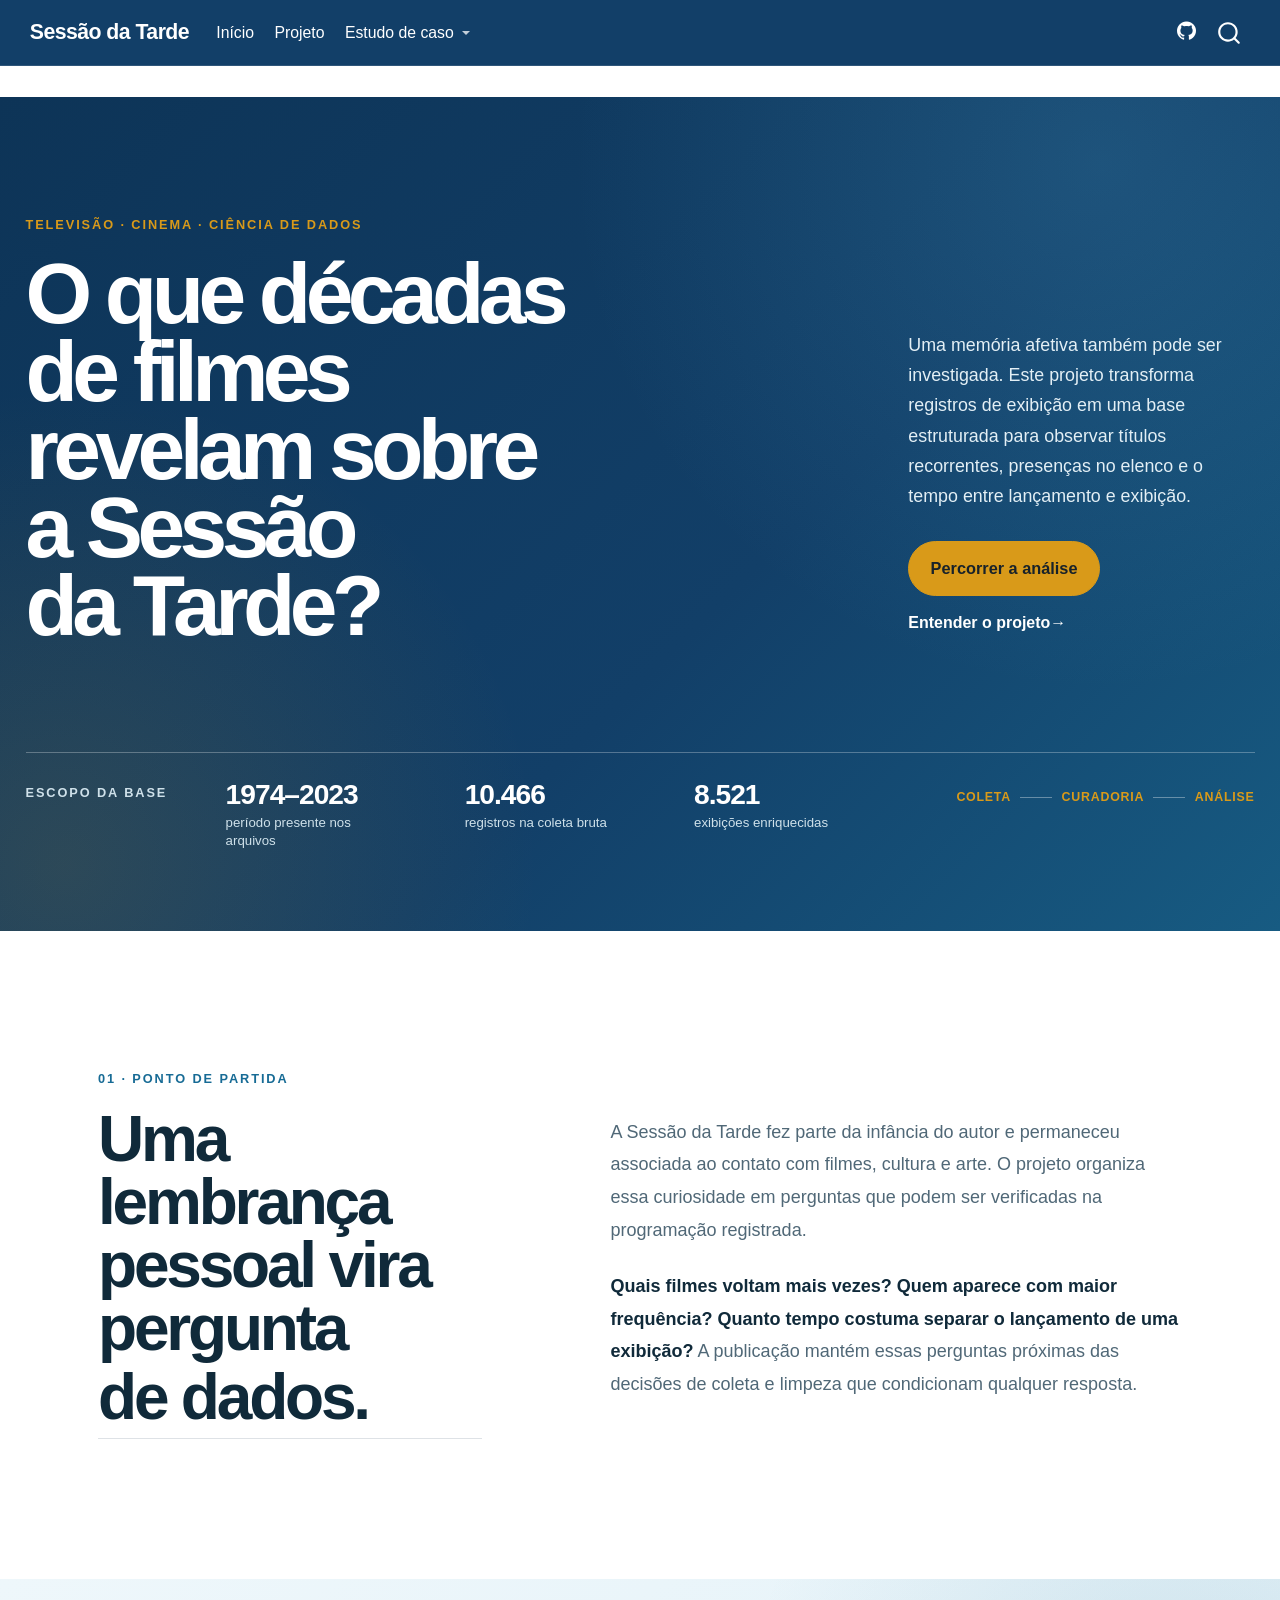
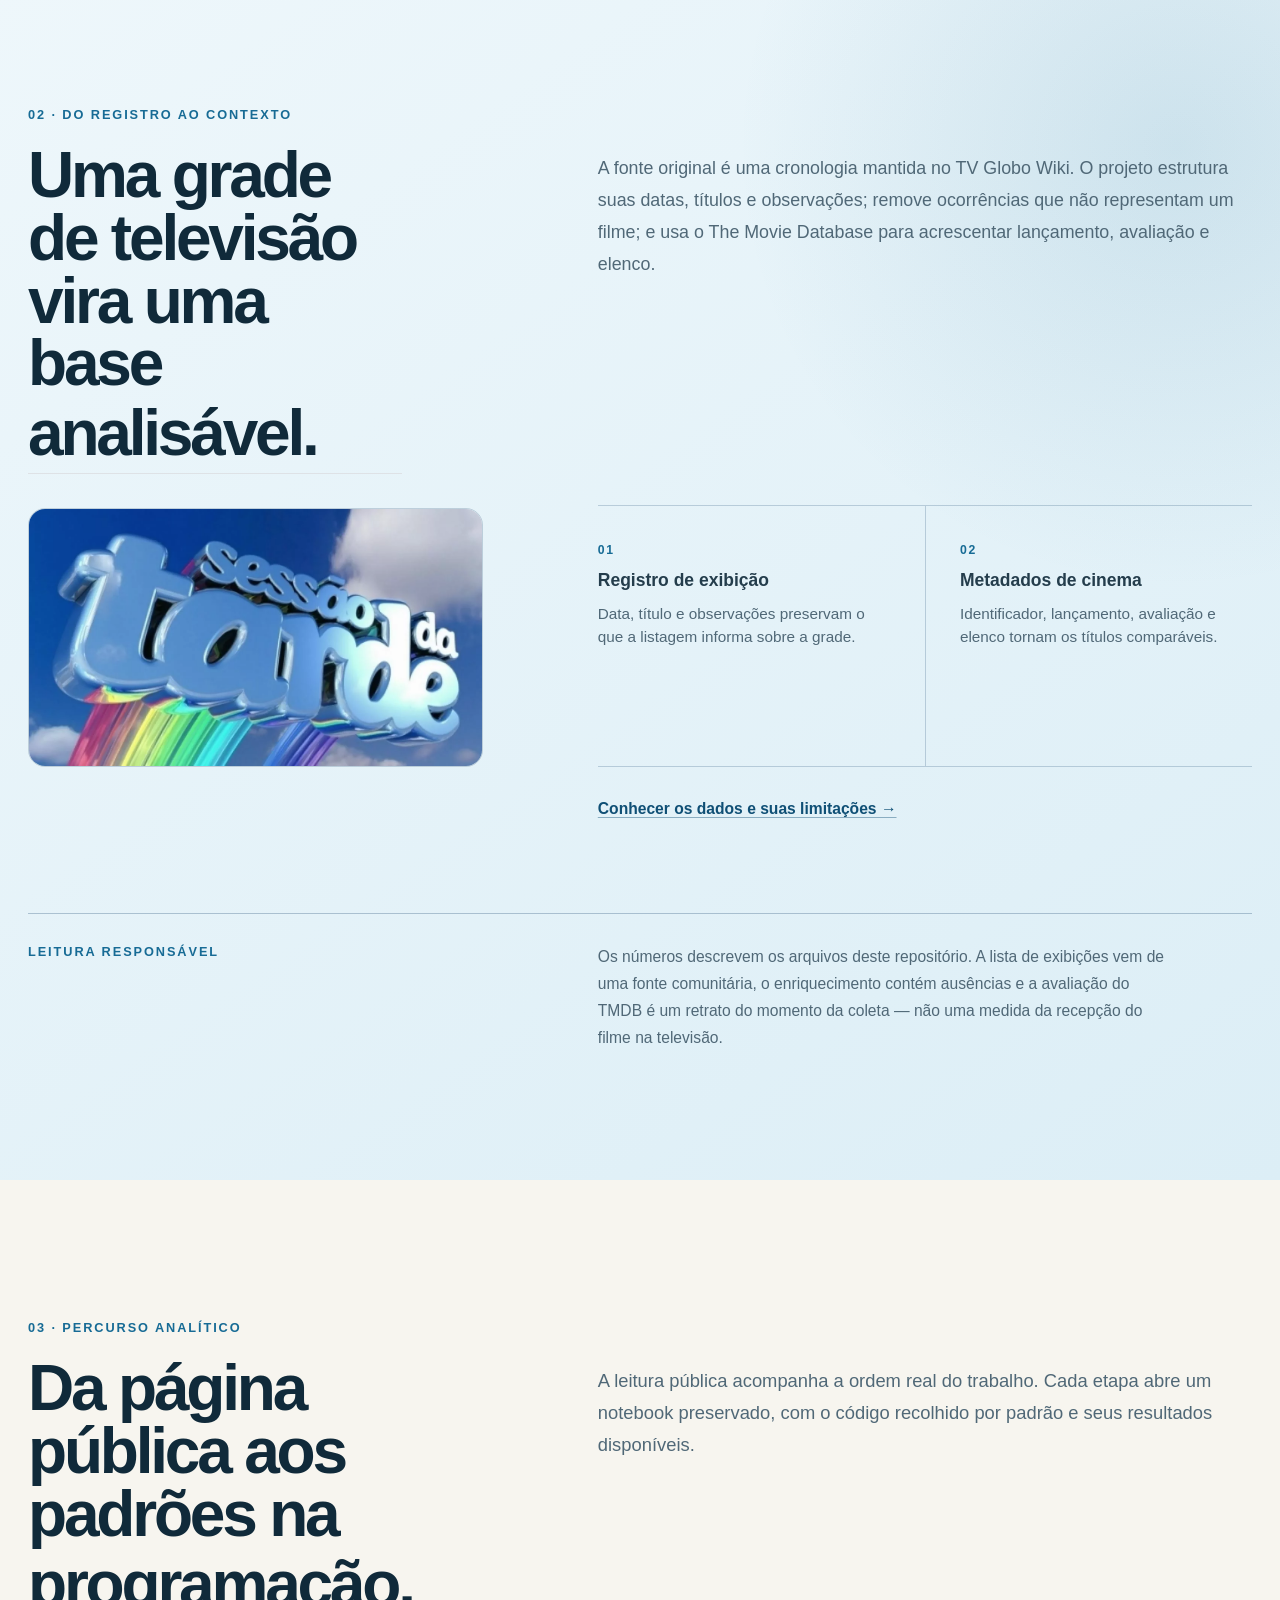
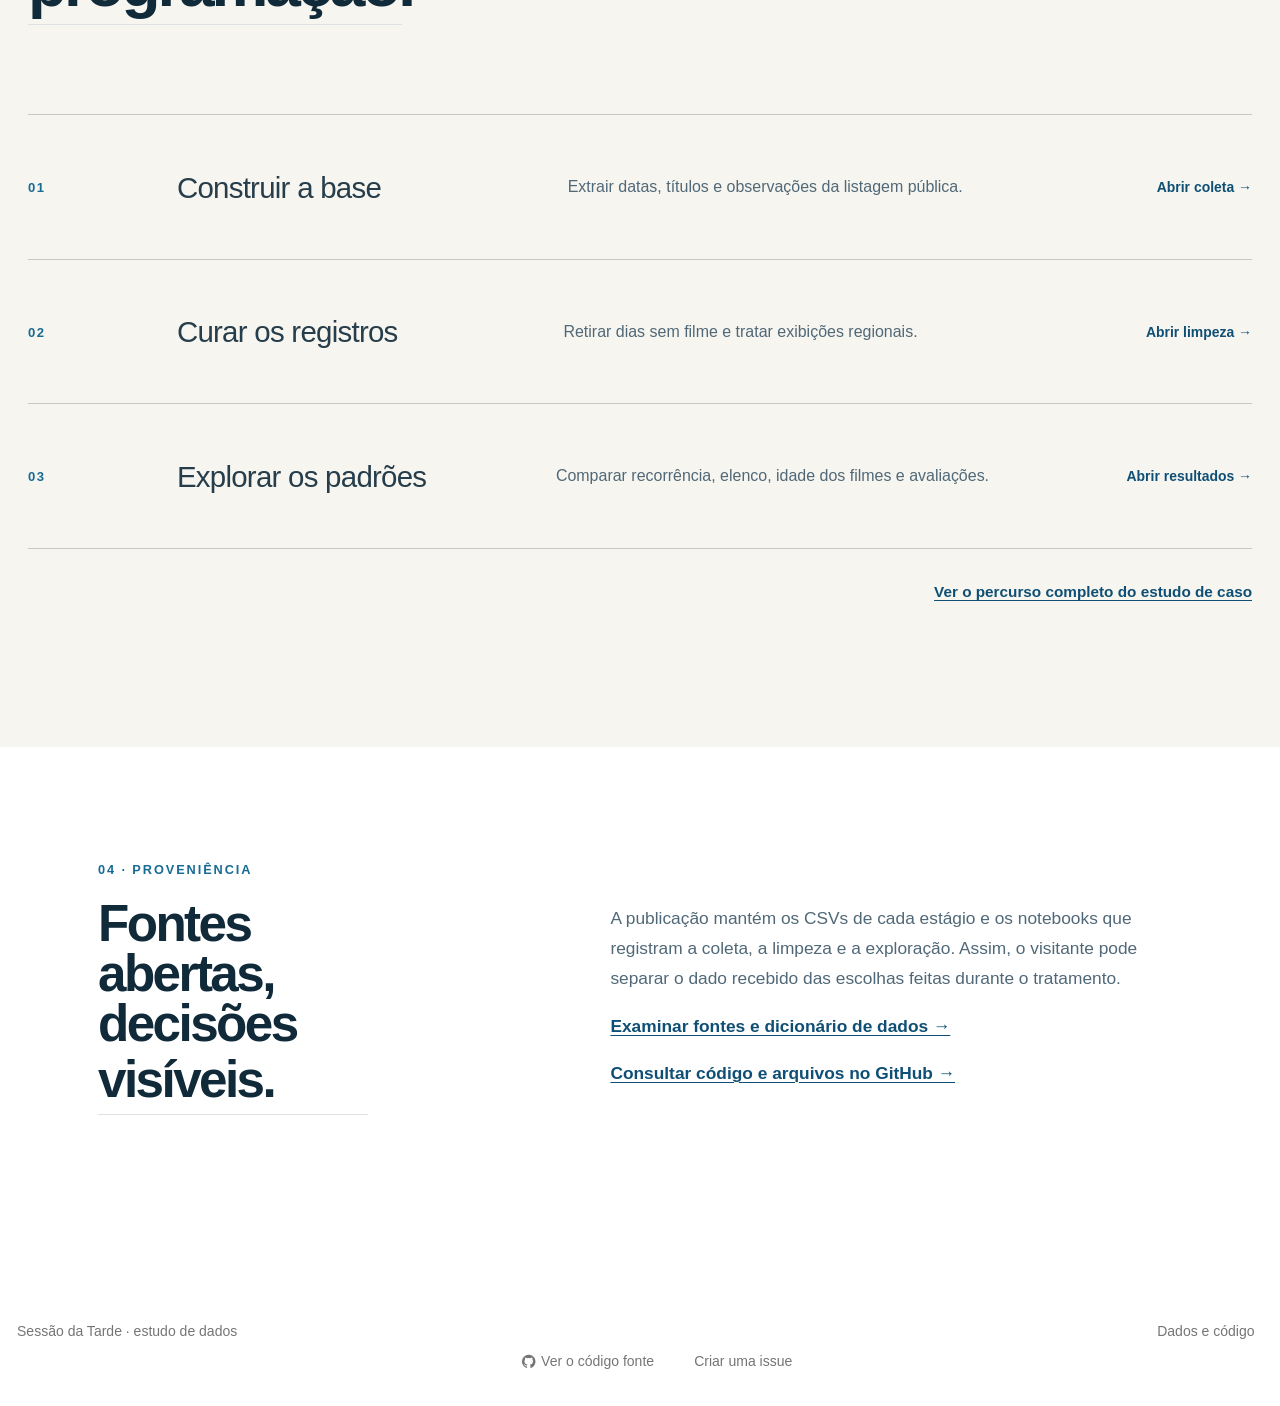
==== commit 5e3b8437: "Built site for gh-pages" ====
--- a/index.html
+++ b/index.html
@@ -45,7 +45,7 @@
 <link href="site_libs/quarto-html/quarto-syntax-highlighting-64a204ab8560d761af7679ceaba22944.css" rel="stylesheet" id="quarto-text-highlighting-styles">
 <script src="site_libs/bootstrap/bootstrap.min.js"></script>
 <link href="site_libs/bootstrap/bootstrap-icons.css" rel="stylesheet">
-<link href="site_libs/bootstrap/bootstrap-6888e683adfeb93c75aae6ca6e2d30ee.min.css" rel="stylesheet" append-hash="true" id="quarto-bootstrap" data-mode="light">
+<link href="site_libs/bootstrap/bootstrap-3a8c703fb520cc07f7eefc65bb59a90d.min.css" rel="stylesheet" append-hash="true" id="quarto-bootstrap" data-mode="light">
 <script id="quarto-search-options" type="application/json">{
   "location": "navbar",
   "copy-button": false,
@@ -180,105 +180,160 @@
 </header>
 
 
-<div class="hero">
-<div class="grid">
-<div class="g-col-12 g-col-lg-7 hero-copy">
-<div class="eyebrow">
-<p>ESTUDO DE DADOS · TELEVISÃO E CINEMA</p>
-</div>
-<section id="sessão-da-tarde-vista-pelos-dados" class="level1">
-<h1>Sessão da Tarde, vista pelos dados</h1>
-<p>Uma investigação sobre os filmes exibidos no programa: quais títulos voltam à grade, quem aparece com mais frequência e quanto tempo separa o lançamento de uma exibição.</p>
-<p>O projeto transforma registros públicos em uma base estruturada, documenta sua curadoria e abre uma análise exploratória reproduzível.</p>
-<p><a href="./sessao_da_tarde/Analysis.html" class="btn btn-primary btn-lg">Começar pela análise</a> <a href="./projeto.html" class="btn btn-outline-primary btn-lg">Entender o projeto</a></p>
-</section>
-</div>
-<div class="g-col-12 g-col-lg-5">
-<p><img src="img/sessaodatarde.jpeg" class="hero-image img-fluid" alt="Identidade visual da Sessão da Tarde"></p>
-</div>
-</div>
-</div>
-<div class="page-shell">
-<div class="stats-strip" aria-label="Resumo da base de dados">
-<div class="stat">
-<p><strong>10.466</strong> <span>registros na coleta bruta</span></p>
-</div>
-<div class="stat">
-<p><strong>9.900</strong> <span>registros após a limpeza</span></p>
-</div>
-<div class="stat">
-<p><strong>8.521</strong> <span>exibições com dados de filmes</span></p>
-</div>
-<div class="stat">
-<p><strong>1974–2023</strong> <span>período presente nos arquivos</span></p>
-</div>
-</div>
-<section id="uma-memória-afetiva-transformada-em-pergunta" class="level2">
-<h2 class="anchored" data-anchor-id="uma-memória-afetiva-transformada-em-pergunta">Uma memória afetiva transformada em pergunta</h2>
-<p>A motivação nasce de uma experiência pessoal registrada pelo projeto: a Sessão da Tarde fez parte da infância de seu autor e permaneceu associada ao contato com filmes, cultura e arte. A análise organiza essa curiosidade em perguntas verificáveis.</p>
-<div class="question-grid">
-<section id="repetição" class="level3 question-card">
-<h3 class="anchored" data-anchor-id="repetição">Repetição</h3>
-<p>Quais filmes foram exibidos mais vezes?</p>
-</section>
-<section id="elenco" class="level3 question-card">
-<h3 class="anchored" data-anchor-id="elenco">Elenco</h3>
-<p>Quais atores aparecem com maior frequência nos créditos disponíveis?</p>
-</section>
-<section id="tempo-e-avaliação" class="level3 question-card">
-<h3 class="anchored" data-anchor-id="tempo-e-avaliação">Tempo e avaliação</h3>
-<p>Como a distância entre lançamento e exibição se relaciona com as avaliações dos filmes?</p>
-</section>
-</div>
-</section>
-<section id="do-registro-à-análise" class="level2">
-<h2 class="anchored" data-anchor-id="do-registro-à-análise">Do registro à análise</h2>
-<p>O estudo tem uma sequência simples: coletar a grade, retirar ocorrências que não representam um filme e enriquecer os títulos antes de explorar padrões. Cada etapa abaixo é uma página de notebook estática, com código recolhível e resultados preservados.</p>
-<div class="stage-grid">
-<div class="stage-card">
-<p><span class="stage-number">01</span></p>
-<section id="construção-da-base" class="level3">
-<h3 class="anchored" data-anchor-id="construção-da-base"><a href="./sessao_da_tarde/scraping.html">Construção da base</a></h3>
-<p>Extração dos registros de exibição mantidos no TV Globo Wiki e organização em data, título e observações.</p>
-<p><a href="./sessao_da_tarde/scraping.html" class="card-link">Ver a coleta →</a></p>
-</section>
-</div>
-<div class="stage-card">
-<p><span class="stage-number">02</span></p>
-<section id="curadoria-e-limpeza" class="level3">
-<h3 class="anchored" data-anchor-id="curadoria-e-limpeza"><a href="./sessao_da_tarde/cleaning.html">Curadoria e limpeza</a></h3>
-<p>Remoção de datas sem filme, tratamento de títulos ausentes e normalização de exibições regionais.</p>
-<p><a href="./sessao_da_tarde/cleaning.html" class="card-link">Ver a limpeza →</a></p>
-</section>
-</div>
-<div class="stage-card stage-card-featured">
-<p><span class="stage-number">03</span></p>
-<section id="análise-exploratória" class="level3">
-<h3 class="anchored" data-anchor-id="análise-exploratória"><a href="./sessao_da_tarde/Analysis.html">Análise exploratória</a></h3>
-<p>Frequência de elenco, idade dos filmes na grade, avaliações e exploração de agrupamentos.</p>
-<p><a href="./sessao_da_tarde/Analysis.html" class="card-link">Abrir a análise →</a></p>
-</section>
-</div>
-</div>
-<div class="callout callout-style-simple callout-note no-icon callout-titled">
-<div class="callout-header d-flex align-content-center">
-<div class="callout-icon-container">
-<i class="callout-icon no-icon"></i>
-</div>
-<div class="callout-title-container flex-fill">
-<span class="screen-reader-only">Nota</span>Como ler os resultados
-</div>
-</div>
-<div class="callout-body-container callout-body">
-<p>Esta é uma análise exploratória em andamento. Os dados de exibição vêm de uma fonte comunitária e o enriquecimento de filmes usa o The Movie Database. Questões planejadas sobre gênero, público-alvo e previsão de futuras exibições ainda não são apresentadas como conclusões.</p>
-</div>
-</div>
-</section>
-<section id="fontes-método-e-reprodutibilidade" class="level2">
-<h2 class="anchored" data-anchor-id="fontes-método-e-reprodutibilidade">Fontes, método e reprodutibilidade</h2>
-<p>O repositório mantém os CSVs de cada estágio e os notebooks que documentam coleta, limpeza e análise. Isso permite distinguir o registro original, as decisões de curadoria e a base enriquecida usada nos gráficos.</p>
-<p><a href="./projeto.html" class="btn btn-outline-primary">Conhecer dados e limitações</a> <a href="./estudo.html" class="btn btn-primary">Percorrer o estudo de caso</a></p>
-</section>
+<div class="home-hero">
+<div class="hero-lead">
+<p class="eyebrow">
+Televisão · Cinema · Ciência de dados
+</p>
+<section id="o-que-décadas-de-filmes-revelam-sobre-a-sessão-da-tarde" class="level1">
+<h1>O que décadas de filmes revelam sobre a Sessão da Tarde?</h1>
+</section>
+</div>
+<div class="hero-brief">
+<p>Uma memória afetiva também pode ser investigada. Este projeto transforma registros de exibição em uma base estruturada para observar títulos recorrentes, presenças no elenco e o tempo entre lançamento e exibição.</p>
+<div class="hero-actions">
+<p><a href="./sessao_da_tarde/Analysis.html" class="btn btn-primary btn-lg">Percorrer a análise</a> <a href="./projeto.html" class="hero-text-link">Entender o projeto</a></p>
+</div>
+</div>
+<div class="hero-scope" aria-label="Escopo e fluxo do projeto">
+<p class="scope-label">
+Escopo da base
+</p>
+<div class="scope-fact">
+<p><span class="scope-value">1974–2023</span> <span class="scope-description">período presente nos arquivos</span></p>
+</div>
+<div class="scope-fact">
+<p><span class="scope-value">10.466</span> <span class="scope-description">registros na coleta bruta</span></p>
+</div>
+<div class="scope-fact">
+<p><span class="scope-value">8.521</span> <span class="scope-description">exibições enriquecidas</span></p>
+</div>
+<ol class="scope-path" aria-label="Síntese do fluxo analítico">
+<li>
+coleta
+</li>
+<li>
+curadoria
+</li>
+<li>
+análise
+</li>
+</ol>
+</div>
+</div>
+<div class="home-chapter question-chapter">
+<div class="chapter-heading">
+<p class="section-index">
+01 · Ponto de partida
+</p>
+<section id="uma-lembrança-pessoal-vira-pergunta-de-dados." class="level2">
+<h2 class="anchored" data-anchor-id="uma-lembrança-pessoal-vira-pergunta-de-dados.">Uma lembrança pessoal vira pergunta de dados.</h2>
+</section>
+</div>
+<div class="chapter-copy">
+<p>A Sessão da Tarde fez parte da infância do autor e permaneceu associada ao contato com filmes, cultura e arte. O projeto organiza essa curiosidade em perguntas que podem ser verificadas na programação registrada.</p>
+<p><strong>Quais filmes voltam mais vezes? Quem aparece com maior frequência? Quanto tempo costuma separar o lançamento de uma exibição?</strong> A publicação mantém essas perguntas próximas das decisões de coleta e limpeza que condicionam qualquer resposta.</p>
+</div>
+</div>
+<div class="context-section">
+<div class="context-inner">
+<div class="context-heading">
+<p class="section-index">
+02 · Do registro ao contexto
+</p>
+<section id="uma-grade-de-televisão-vira-uma-base-analisável." class="level2">
+<h2 class="anchored" data-anchor-id="uma-grade-de-televisão-vira-uma-base-analisável.">Uma grade de televisão vira uma base analisável.</h2>
+</section>
+</div>
+<div class="context-copy">
+<p>A fonte original é uma cronologia mantida no TV Globo Wiki. O projeto estrutura suas datas, títulos e observações; remove ocorrências que não representam um filme; e usa o The Movie Database para acrescentar lançamento, avaliação e elenco.</p>
+</div>
+<div class="context-visual">
+<p><img src="img/sessaodatarde.jpeg" class="context-image img-fluid" alt="Identidade visual da Sessão da Tarde"></p>
+</div>
+<div class="context-roles">
+<div class="context-role">
+<p><span class="role-number">01</span></p>
+<section id="registro-de-exibição" class="level3">
+<h3 class="anchored" data-anchor-id="registro-de-exibição">Registro de exibição</h3>
+<p>Data, título e observações preservam o que a listagem informa sobre a grade.</p>
+</section>
+</div>
+<div class="context-role">
+<p><span class="role-number">02</span></p>
+<section id="metadados-de-cinema" class="level3">
+<h3 class="anchored" data-anchor-id="metadados-de-cinema">Metadados de cinema</h3>
+<p>Identificador, lançamento, avaliação e elenco tornam os títulos comparáveis.</p>
+</section>
+</div>
+</div>
+<p class="context-link-wrap">
+<a href="./projeto.html" class="context-link">Conhecer os dados e suas limitações →</a>
+</p>
+<div class="interpretation-note">
+<p class="note-label">
+Leitura responsável
+</p>
+<p>Os números descrevem os arquivos deste repositório. A lista de exibições vem de uma fonte comunitária, o enriquecimento contém ausências e a avaliação do TMDB é um retrato do momento da coleta — não uma medida da recepção do filme na televisão.</p>
+</div>
+</div>
+</div>
+<div class="journey-section">
+<div class="journey-inner">
+<div class="journey-heading">
+<p class="section-index">
+03 · Percurso analítico
+</p>
+<section id="da-página-pública-aos-padrões-na-programação." class="level2">
+<h2 class="anchored" data-anchor-id="da-página-pública-aos-padrões-na-programação.">Da página pública aos padrões na programação.</h2>
+</section>
+</div>
+<div class="journey-intro">
+<p>A leitura pública acompanha a ordem real do trabalho. Cada etapa abre um notebook preservado, com o código recolhido por padrão e seus resultados disponíveis.</p>
+</div>
+<div class="journey-list">
+<div class="journey-step">
+<p><span class="journey-number">01</span></p>
+<section id="construir-a-base" class="level3">
+<h3 class="anchored" data-anchor-id="construir-a-base"><a href="./sessao_da_tarde/scraping.html">Construir a base</a></h3>
+<p><span class="journey-description">Extrair datas, títulos e observações da listagem pública.</span></p>
+<p><a href="./sessao_da_tarde/scraping.html" class="journey-action">Abrir coleta →</a></p>
+</section>
+</div>
+<div class="journey-step">
+<p><span class="journey-number">02</span></p>
+<section id="curar-os-registros" class="level3">
+<h3 class="anchored" data-anchor-id="curar-os-registros"><a href="./sessao_da_tarde/cleaning.html">Curar os registros</a></h3>
+<p><span class="journey-description">Retirar dias sem filme e tratar exibições regionais.</span></p>
+<p><a href="./sessao_da_tarde/cleaning.html" class="journey-action">Abrir limpeza →</a></p>
+</section>
+</div>
+<div class="journey-step">
+<p><span class="journey-number">03</span></p>
+<section id="explorar-os-padrões" class="level3">
+<h3 class="anchored" data-anchor-id="explorar-os-padrões"><a href="./sessao_da_tarde/Analysis.html">Explorar os padrões</a></h3>
+<p><span class="journey-description">Comparar recorrência, elenco, idade dos filmes e avaliações.</span></p>
+<p><a href="./sessao_da_tarde/Analysis.html" class="journey-action">Abrir resultados →</a></p>
+</section>
+</div>
+</div>
+<p><a href="./estudo.html" class="journey-overview">Ver o percurso completo do estudo de caso</a></p>
+</div>
+</div>
+<div class="provenance-section">
+<div class="provenance-heading">
+<p class="section-index">
+04 · Proveniência
+</p>
+<section id="fontes-abertas-decisões-visíveis." class="level2">
+<h2 class="anchored" data-anchor-id="fontes-abertas-decisões-visíveis.">Fontes abertas, decisões visíveis.</h2>
+</section>
+</div>
+<div class="provenance-copy">
+<p>A publicação mantém os CSVs de cada estágio e os notebooks que registram a coleta, a limpeza e a exploração. Assim, o visitante pode separar o dado recebido das escolhas feitas durante o tratamento.</p>
+<p><a href="./projeto.html">Examinar fontes e dicionário de dados →</a></p>
+<p><a href="https://github.com/erlonL/SessaodaTarde">Consultar código e arquivos no GitHub →</a></p>
+</div>
 </div>
 
 
--- a/styles.css
+++ b/styles.css
@@ -1,356 +1,675 @@
+/* Sessão da Tarde — editorial visual system */
 :root {
-  --sdt-ink: #142634;
-  --sdt-muted: #536776;
-  --sdt-navy: #123f68;
+  --sdt-ink: #102a3a;
+  --sdt-muted: #506877;
   --sdt-blue: #176b95;
-  --sdt-sky: #dceef6;
-  --sdt-gold: #e9ad2f;
-  --sdt-paper: #f7f5ef;
-  --sdt-line: #d8e0e5;
+  --sdt-blue-dark: #0f4f75;
+  --sdt-blue-soft: #dceef6;
+  --sdt-deep: #123f68;
+  --sdt-gold: #d99a19;
+  --sdt-sand: #f7f5ef;
+  --sdt-paper: #fcfcfa;
+  --sdt-surface: #f4f8fa;
+  --sdt-line: #d6e1e7;
   --sdt-white: #ffffff;
+  --sdt-sans: Inter, ui-sans-serif, -apple-system, BlinkMacSystemFont, "Segoe UI", sans-serif;
+  --sdt-display: var(--sdt-sans);
+  --sdt-content: 72rem;
+  --sdt-wide: 80rem;
+  --sdt-measure: 66ch;
   --sdt-radius: 1rem;
+}
+
+html {
+  scroll-behavior: smooth;
 }
 
 body {
   color: var(--sdt-ink);
-  background: #fcfcfa;
-  font-size: 1.03rem;
-  line-height: 1.68;
-}
-
-.navbar {
-  box-shadow: 0 1px 0 rgb(255 255 255 / 12%);
-}
-
-.navbar-brand {
-  font-weight: 750;
-  letter-spacing: -0.02em;
-}
-
-.navbar .nav-link {
-  font-weight: 600;
-}
-
-a {
-  text-underline-offset: 0.16em;
-  text-decoration-thickness: 0.08em;
-}
-
-a:focus-visible,
-.btn:focus-visible,
-.navbar-toggler:focus-visible {
-  outline: 3px solid var(--sdt-gold);
-  outline-offset: 3px;
-  box-shadow: none;
+  font-family: var(--sdt-sans);
+  line-height: 1.65;
+  text-rendering: optimizeLegibility;
+}
+
+#quarto-content {
+  overflow: clip;
+}
+
+body:has(.home-hero) #title-block-header {
+  display: none;
+}
+
+body:has(.home-hero) main.content {
+  padding-top: 0;
 }
 
 h1,
 h2,
-h3 {
+h3,
+.quarto-title .title {
   color: var(--sdt-ink);
+  font-family: var(--sdt-display);
+  font-weight: 650;
+  text-wrap: balance;
+}
+
+a {
+  text-underline-offset: 0.2em;
+  text-decoration-thickness: 0.08em;
+}
+
+a:focus-visible,
+.btn:focus-visible {
+  outline: 3px solid color-mix(in srgb, var(--sdt-gold) 72%, white);
+  outline-offset: 4px;
+}
+
+.navbar {
+  --bs-navbar-padding-y: 0.5rem;
+  border-bottom: 1px solid rgba(255, 255, 255, 0.12);
+  background: var(--sdt-deep) !important;
+}
+
+.navbar-brand {
+  font-weight: 760;
   letter-spacing: -0.025em;
 }
 
-h1 {
-  font-weight: 780;
-}
-
-h2 {
-  margin-top: 2.7rem;
-  font-weight: 730;
-}
-
-h3 {
-  font-weight: 680;
-}
-
-.quarto-title-block .quarto-title-banner,
-.quarto-title-block.default .quarto-title-meta {
-  padding-bottom: 0.5rem;
-}
-
-.quarto-title .subtitle {
-  color: var(--sdt-muted);
-  max-width: 48rem;
-}
-
-.hero {
-  background:
-    radial-gradient(circle at 8% 15%, rgb(255 255 255 / 9%) 0 5rem, transparent 5.1rem),
-    linear-gradient(125deg, #0d3457 0%, var(--sdt-navy) 58%, #175b82 100%);
-  color: var(--sdt-white);
-  padding: clamp(2.75rem, 7vw, 5.75rem) max(1.25rem, calc((100vw - 1180px) / 2));
-  margin-top: -1px;
-}
-
-.hero .grid {
-  align-items: center;
-  gap: 0;
-}
-
-.hero .g-col-lg-5 {
-  padding-left: clamp(1.5rem, 4vw, 3.75rem);
-}
-
-body:has(.hero) #title-block-header {
-  display: none;
-}
-
-.hero-copy {
-  max-width: 46rem;
-}
-
-.hero h1 {
-  color: var(--sdt-white);
-  font-size: clamp(2.6rem, 6vw, 5.1rem);
-  line-height: 0.98;
-  letter-spacing: -0.055em;
-  max-width: 11ch;
-  margin: 0.45rem 0 1.35rem;
-}
-
-.hero p {
-  font-size: clamp(1.06rem, 1.7vw, 1.24rem);
-  line-height: 1.6;
-  max-width: 42rem;
-  color: #e8f3f8;
-}
-
-.hero .eyebrow,
-.stage-number {
-  color: var(--sdt-gold);
-  font-size: 0.76rem;
-  font-weight: 800;
-  letter-spacing: 0.13em;
-}
-
-.hero-image {
-  display: block;
-  width: 100%;
-  max-height: 25rem;
-  object-fit: cover;
-  border-radius: calc(var(--sdt-radius) + 0.25rem);
-  border: 1px solid rgb(255 255 255 / 28%);
-  box-shadow: 0 1.5rem 3.5rem rgb(0 0 0 / 24%);
+.navbar .nav-link {
+  font-size: 0.93rem;
+}
+
+.navbar .navbar-brand,
+.navbar .navbar-title,
+.navbar .nav-link,
+.navbar .quarto-navbar-tools .quarto-navigation-tool {
+  color: var(--sdt-white) !important;
+}
+
+.navbar-toggler-icon,
+.navbar .aa-DetachedSearchButtonIcon {
+  filter: brightness(0) invert(1);
 }
 
 .btn {
   border-radius: 999px;
   font-weight: 700;
-  padding: 0.68rem 1.15rem;
-  text-decoration: none;
-}
-
-.hero .btn {
-  margin: 0.55rem 0.4rem 0 0;
 }
 
 .btn-primary {
   --bs-btn-bg: var(--sdt-gold);
   --bs-btn-border-color: var(--sdt-gold);
   --bs-btn-color: #18222a;
-  --bs-btn-hover-bg: #f4c253;
-  --bs-btn-hover-border-color: #f4c253;
+  --bs-btn-hover-bg: #f0b83f;
+  --bs-btn-hover-border-color: #f0b83f;
   --bs-btn-hover-color: #101820;
-}
-
-.btn-outline-primary {
-  --bs-btn-color: var(--sdt-navy);
-  --bs-btn-border-color: var(--sdt-navy);
-  --bs-btn-hover-bg: var(--sdt-navy);
-  --bs-btn-hover-border-color: var(--sdt-navy);
-}
-
-.hero .btn-outline-primary {
-  --bs-btn-color: #ffffff;
-  --bs-btn-border-color: rgb(255 255 255 / 65%);
-  --bs-btn-hover-bg: #ffffff;
-  --bs-btn-hover-border-color: #ffffff;
-  --bs-btn-hover-color: var(--sdt-navy);
-}
-
-.page-shell {
-  width: min(1120px, calc(100% - 2.5rem));
+  --bs-btn-active-bg: #f0b83f;
+  --bs-btn-active-border-color: #f0b83f;
+  --bs-btn-focus-shadow-rgb: 217, 154, 25;
+}
+
+/* Home: proposition and scope */
+.home-hero {
+  display: grid;
+  grid-template-areas:
+    "lead brief"
+    "scope scope";
+  grid-template-columns: minmax(0, 1.65fr) minmax(19rem, 0.72fr);
+  gap: clamp(3rem, 7vw, 7.5rem);
+  align-content: center;
+  width: 100vw;
+  min-height: calc(100svh - 3.9rem);
+  margin-left: calc(50% - 50vw);
+  padding:
+    clamp(5.5rem, 10vh, 8.5rem)
+    max(1.5rem, calc((100vw - var(--sdt-wide)) / 2))
+    clamp(2.5rem, 6vh, 4.5rem);
+  color: var(--sdt-white);
+  background:
+    radial-gradient(circle at 86% 8%, rgba(78, 167, 207, 0.2), transparent 31rem),
+    radial-gradient(circle at 5% 92%, rgba(217, 154, 25, 0.14), transparent 28rem),
+    linear-gradient(135deg, #0d3457 0%, var(--sdt-deep) 58%, #175b82 100%);
+}
+
+.hero-lead {
+  grid-area: lead;
+  align-self: end;
+}
+
+.eyebrow,
+.section-index,
+.scope-label,
+.note-label {
+  margin: 0 0 1.2rem;
+  color: var(--sdt-blue);
+  font-size: 0.75rem;
+  font-weight: 800;
+  letter-spacing: 0.15em;
+  line-height: 1.3;
+  text-transform: uppercase;
+}
+
+.home-hero .eyebrow {
+  color: var(--sdt-gold);
+}
+
+.home-hero h1 {
+  max-width: 11.8ch;
+  color: var(--sdt-white);
+  margin: 0;
+  font-size: clamp(3.6rem, 6.7vw, 7.1rem);
+  line-height: 0.91;
+  letter-spacing: -0.065em;
+}
+
+.hero-brief {
+  grid-area: brief;
+  align-self: end;
+  max-width: 34rem;
+  padding-bottom: 0.45rem;
+  color: #e3eff5;
+  font-size: clamp(1.05rem, 1.35vw, 1.22rem);
+  line-height: 1.7;
+}
+
+.hero-brief > p:first-child {
+  margin-bottom: 1.75rem;
+}
+
+.hero-actions {
+  display: block;
+}
+
+.hero-actions > p {
+  display: flex;
+  width: 100%;
+  margin: 0;
+  flex-direction: column;
+  gap: 0.8rem;
+  align-items: flex-start;
+}
+
+.hero-actions .btn {
+  padding: 0.82rem 1.25rem;
+  font-size: 0.96rem;
+}
+
+.hero-text-link {
+  color: var(--sdt-white);
+  font-size: 0.94rem;
+  font-weight: 750;
+  text-decoration: none;
+}
+
+.hero-text-link::after {
+  display: inline-block;
+  content: " →";
+  transition: transform 160ms ease;
+}
+
+.hero-text-link:hover::after {
+  transform: translateX(0.2rem);
+}
+
+.hero-scope {
+  grid-area: scope;
+  display: grid;
+  grid-template-columns: 0.85fr 1.05fr 1fr 1fr 1.7fr;
+  gap: clamp(1rem, 2.7vw, 2.5rem);
+  align-items: start;
+  margin-top: clamp(0.5rem, 2vh, 1.5rem);
+  padding-top: clamp(1.3rem, 3vh, 2.1rem);
+  border-top: 1px solid rgba(255, 255, 255, 0.28);
+}
+
+.scope-label {
+  margin: 0;
+  padding-top: 0.3rem;
+  color: #cfe1ea;
+}
+
+.scope-fact {
+  display: flex;
+  min-width: 0;
+  flex-direction: column;
+  gap: 0.22rem;
+}
+
+.scope-fact > p {
+  display: flex;
+  margin: 0;
+  flex-direction: column;
+  gap: 0.22rem;
+}
+
+.scope-value {
+  color: var(--sdt-white);
+  font-family: var(--sdt-display);
+  font-size: clamp(1.35rem, 2.2vw, 2rem);
+  font-weight: 650;
+  letter-spacing: -0.035em;
+  line-height: 1.1;
+}
+
+.scope-description {
+  max-width: 20ch;
+  color: #cfe1ea;
+  font-size: 0.78rem;
+  line-height: 1.35;
+}
+
+.scope-path {
+  display: flex;
+  min-width: 0;
+  margin: 0;
+  padding: 0.45rem 0 0;
+  align-items: center;
+  justify-content: flex-end;
+  list-style: none;
+  color: var(--sdt-gold);
+  font-size: 0.73rem;
+  font-weight: 800;
+  letter-spacing: 0.06em;
+  text-transform: uppercase;
+}
+
+.scope-path li {
+  display: flex;
+  align-items: center;
+  white-space: nowrap;
+}
+
+.scope-path li + li::before {
+  width: clamp(1.4rem, 2.5vw, 2.6rem);
+  height: 1px;
+  margin: 0 0.55rem;
+  background: rgba(255, 255, 255, 0.35);
+  content: "";
+}
+
+/* Home: editorial chapters */
+.home-chapter,
+.provenance-section {
+  display: grid;
+  grid-template-columns: minmax(17rem, 0.82fr) minmax(0, 1.18fr);
+  gap: clamp(3rem, 9vw, 8.5rem);
+  width: min(var(--sdt-content), calc(100% - 3rem));
   margin: 0 auto;
-  padding: 1rem 0 4rem;
-}
-
-.page-shell > h2 {
-  max-width: 26ch;
-  font-size: clamp(1.8rem, 3vw, 2.5rem);
-}
-
-.page-shell > p {
-  max-width: 49rem;
-}
-
-.stats-strip {
+  padding: clamp(6rem, 11vw, 10rem) 0;
+}
+
+.chapter-heading h2,
+.context-heading h2,
+.journey-heading h2,
+.provenance-heading h2 {
+  margin: 0;
+  font-size: clamp(2.55rem, 5vw, 4.8rem);
+  line-height: 0.98;
+  letter-spacing: -0.05em;
+}
+
+.chapter-heading h2 {
+  max-width: 10.8ch;
+}
+
+.chapter-copy {
+  max-width: var(--sdt-measure);
+  padding-top: 2.6rem;
+  color: var(--sdt-muted);
+  font-size: clamp(1.06rem, 1.25vw, 1.17rem);
+  line-height: 1.82;
+}
+
+.chapter-copy p {
+  margin-bottom: 1.35rem;
+}
+
+.chapter-copy strong {
+  color: var(--sdt-ink);
+  font-weight: 720;
+}
+
+/* Home: source context */
+.context-section {
+  width: 100vw;
+  margin-left: calc(50% - 50vw);
+  padding: clamp(6rem, 10vw, 9rem) max(1.5rem, calc((100vw - var(--sdt-content)) / 2));
+  color: var(--sdt-muted);
+  background:
+    radial-gradient(circle at 92% 14%, rgba(23, 107, 149, 0.12), transparent 26rem),
+    linear-gradient(145deg, #eef7fb 0%, var(--sdt-blue-soft) 100%);
+}
+
+.context-inner {
   display: grid;
-  grid-template-columns: repeat(4, minmax(0, 1fr));
-  margin: -1.65rem 0 4rem;
-  background: var(--sdt-white);
+  grid-template-columns: minmax(17rem, 0.82fr) minmax(0, 1.18fr);
+  column-gap: clamp(3rem, 9vw, 8.5rem);
+}
+
+.context-section .section-index {
+  color: var(--sdt-blue);
+}
+
+.context-heading h2 {
+  max-width: 10.5ch;
+  color: var(--sdt-ink);
+}
+
+.context-copy {
+  max-width: var(--sdt-measure);
+  padding-top: 2.6rem;
+  font-size: clamp(1.05rem, 1.2vw, 1.15rem);
+  line-height: 1.8;
+}
+
+.context-visual {
+  grid-column: 1;
+  align-self: start;
+  margin-top: 2rem;
+}
+
+.context-visual > p {
+  margin: 0;
+}
+
+.context-image {
+  display: block;
+  width: 100%;
+  max-height: 15.5rem;
+  object-fit: cover;
+  border: 1px solid rgba(18, 63, 104, 0.2);
+  border-radius: var(--sdt-radius);
+  filter: saturate(0.9);
+}
+
+.context-roles {
+  display: grid;
+  grid-column: 2;
+  grid-template-columns: repeat(2, 1fr);
+  margin-top: 1.8rem;
+  border-top: 1px solid rgba(18, 63, 104, 0.22);
+  border-bottom: 1px solid rgba(18, 63, 104, 0.22);
+}
+
+.context-role {
+  padding: 1.8rem 2rem 1.8rem 0;
+}
+
+.context-role + .context-role {
+  padding-right: 0;
+  padding-left: 2rem;
+  border-left: 1px solid rgba(18, 63, 104, 0.22);
+}
+
+.role-number {
+  color: var(--sdt-blue);
+  font-size: 0.72rem;
+  font-weight: 800;
+  letter-spacing: 0.14em;
+}
+
+.context-role h3 {
+  margin: 0.55rem 0 0.65rem;
+  color: var(--sdt-ink);
+  font-family: var(--sdt-sans);
+  font-size: 1.03rem;
+  font-weight: 750;
+}
+
+.context-role p {
+  margin: 0;
+  font-size: 0.9rem;
+  line-height: 1.55;
+}
+
+.context-link-wrap {
+  grid-column: 2;
+  margin: 1.65rem 0 0;
+}
+
+.context-link {
+  color: var(--sdt-blue-dark);
+  font-size: 0.92rem;
+  font-weight: 750;
+  text-decoration-color: rgba(15, 79, 117, 0.42);
+}
+
+.context-link:hover {
+  color: var(--sdt-blue);
+}
+
+.interpretation-note {
+  display: grid;
+  grid-column: 1 / -1;
+  grid-template-columns: minmax(17rem, 0.82fr) minmax(0, 1.18fr);
+  gap: clamp(3rem, 9vw, 8.5rem);
+  margin-top: clamp(4rem, 7vw, 6.5rem);
+  padding-top: 1.8rem;
+  border-top: 1px solid rgba(18, 63, 104, 0.28);
+  font-size: 0.92rem;
+  line-height: 1.72;
+}
+
+.interpretation-note .note-label {
+  margin: 0;
+  color: var(--sdt-blue);
+}
+
+.interpretation-note > p:last-child {
+  max-width: var(--sdt-measure);
+  margin: 0;
+}
+
+/* Home: analytical journey */
+.journey-section {
+  width: 100vw;
+  margin-left: calc(50% - 50vw);
+  padding: clamp(6rem, 11vw, 10rem) max(1.5rem, calc((100vw - var(--sdt-content)) / 2));
+  background: var(--sdt-sand);
+}
+
+.journey-inner {
+  display: grid;
+  grid-template-columns: minmax(17rem, 0.82fr) minmax(0, 1.18fr);
+  column-gap: clamp(3rem, 9vw, 8.5rem);
+}
+
+.journey-heading h2 {
+  max-width: 10.5ch;
+}
+
+.journey-intro {
+  max-width: 40rem;
+  padding-top: 2.6rem;
+  color: var(--sdt-muted);
+  font-size: 1.08rem;
+  line-height: 1.75;
+}
+
+.journey-list {
+  grid-column: 1 / -1;
+  margin-top: clamp(3.5rem, 7vw, 6rem);
+  border-bottom: 1px solid color-mix(in srgb, var(--sdt-ink) 22%, transparent);
+}
+
+.journey-step {
+  display: grid;
+  grid-template-columns: 6.5rem minmax(0, 1fr);
+  gap: clamp(1rem, 3vw, 2.8rem);
+  align-items: center;
+  min-height: 8.5rem;
+  padding: 1.6rem 0;
+  border-top: 1px solid color-mix(in srgb, var(--sdt-ink) 22%, transparent);
+  transition: padding 180ms ease, background-color 180ms ease;
+}
+
+.journey-step:has(a:hover) {
+  padding-right: 0.8rem;
+  padding-left: 0.8rem;
+  background: color-mix(in srgb, white 38%, transparent);
+}
+
+.journey-number {
+  color: var(--sdt-blue);
+  font-size: 0.77rem;
+  font-weight: 850;
+  letter-spacing: 0.12em;
+}
+
+.journey-step > p {
+  margin: 0;
+}
+
+.journey-step > section {
+  display: grid;
+  grid-template-columns: minmax(13rem, 0.8fr) minmax(18rem, 1.25fr) auto;
+  gap: clamp(1rem, 3vw, 2.8rem);
+  align-items: center;
+}
+
+.journey-step > section > p {
+  margin: 0;
+}
+
+.journey-step h3 {
+  margin: 0;
+  font-family: var(--sdt-display);
+  font-size: clamp(1.4rem, 2.3vw, 2rem);
+  letter-spacing: -0.025em;
+}
+
+.journey-step h3 a {
+  color: var(--sdt-ink);
+  text-decoration: none;
+}
+
+.journey-description {
+  max-width: 40ch;
+  color: var(--sdt-muted);
+  font-size: 0.94rem;
+  line-height: 1.55;
+}
+
+.journey-action {
+  color: var(--sdt-blue-dark);
+  font-size: 0.82rem;
+  font-weight: 800;
+  text-decoration: none;
+  white-space: nowrap;
+}
+
+.journey-inner > p:has(> .journey-overview) {
+  grid-column: 1 / -1;
+  justify-self: end;
+  margin: 1.7rem 0 0;
+}
+
+.journey-overview {
+  color: var(--sdt-blue-dark);
+  font-size: 0.9rem;
+  font-weight: 750;
+}
+
+/* Home: provenance */
+.provenance-section {
+  padding-top: clamp(5.5rem, 9vw, 8rem);
+  padding-bottom: clamp(5.5rem, 9vw, 8rem);
+}
+
+.provenance-heading h2 {
+  max-width: 9.5ch;
+  font-size: clamp(2.3rem, 4vw, 3.8rem);
+}
+
+.provenance-copy {
+  max-width: 42rem;
+  padding-top: 2.4rem;
+  color: var(--sdt-muted);
+  font-size: 1.02rem;
+  line-height: 1.75;
+}
+
+.provenance-copy a {
+  color: var(--sdt-blue-dark);
+  font-weight: 750;
+}
+
+/* Case-study timeline and long-form pages */
+.study-path {
+  margin: 2.5rem 0 3.5rem;
+  padding-left: 1.5rem;
+  border-left: 2px solid var(--sdt-line);
+}
+
+.path-step {
+  position: relative;
+  padding: 0 0 2.4rem 2.1rem;
+}
+
+.path-step::before {
+  position: absolute;
+  left: -2.64rem;
+  width: 2.15rem;
+  height: 2.15rem;
+  border-radius: 50%;
+  background: var(--sdt-blue);
+  box-shadow: 0 0 0 0.42rem var(--bs-body-bg);
+  content: "";
+}
+
+.path-step h2 {
+  margin-top: 0;
+}
+
+.path-step .stage-number {
+  color: var(--sdt-blue);
+  font-size: 0.75rem;
+  font-weight: 800;
+  letter-spacing: 0.12em;
+}
+
+.callout {
+  border-radius: var(--sdt-radius);
+}
+
+.cell-output-stdout pre,
+.cell-output-stderr pre {
+  max-height: 24rem;
+  overflow: auto;
+}
+
+.cell-output-display {
+  overflow-x: auto;
+}
+
+.cell-output-display img {
+  height: auto;
+  border-radius: var(--sdt-radius);
+}
+
+div.sourceCode {
   border: 1px solid var(--sdt-line);
   border-radius: var(--sdt-radius);
-  box-shadow: 0 1rem 2.75rem rgb(18 63 104 / 9%);
-  overflow: hidden;
-}
-
-.stat {
-  padding: 1.35rem 1.45rem;
-}
-
-.stat + .stat {
-  border-left: 1px solid var(--sdt-line);
-}
-
-.stat strong {
-  display: block;
-  color: var(--sdt-navy);
-  font-size: clamp(1.45rem, 3vw, 2rem);
-  line-height: 1.1;
-  font-variant-numeric: tabular-nums;
-}
-
-.stat span {
-  display: block;
-  color: var(--sdt-muted);
-  font-size: 0.88rem;
-  line-height: 1.35;
-  margin-top: 0.35rem;
-}
-
-.question-grid,
-.stage-grid {
-  display: grid;
-  grid-template-columns: repeat(3, minmax(0, 1fr));
-  gap: 1rem;
-  margin: 1.6rem 0 3.8rem;
-}
-
-.question-card,
-.stage-card,
-.path-step {
-  border: 1px solid var(--sdt-line);
-  border-radius: var(--sdt-radius);
-  background: var(--sdt-white);
-}
-
-.question-card {
-  padding: 1.35rem 1.45rem;
-  border-top: 4px solid var(--sdt-gold);
-}
-
-.question-card h3,
-.stage-card h3 {
-  margin-top: 0.15rem;
-}
-
-.question-card p,
-.stage-card p,
-.path-step p {
-  color: var(--sdt-muted);
-}
-
-.stage-card {
-  padding: 1.5rem;
-  transition: border-color 160ms ease, transform 160ms ease, box-shadow 160ms ease;
-}
-
-.stage-card:hover {
-  transform: translateY(-3px);
-  border-color: #a9c3d2;
-  box-shadow: 0 0.8rem 2rem rgb(18 63 104 / 8%);
-}
-
-.stage-card-featured {
-  background: var(--sdt-navy);
-  border-color: var(--sdt-navy);
-}
-
-.stage-card-featured h3,
-.stage-card-featured h3 a,
-.stage-card-featured .card-link {
-  color: #ffffff;
-}
-
-.stage-card-featured p {
-  color: #dcebf3;
-}
-
-.stage-card h3 a,
-.card-link {
-  color: var(--sdt-navy);
-  font-weight: 750;
-  text-decoration: none;
-}
-
-.card-link:hover,
-.stage-card h3 a:hover {
-  text-decoration: underline;
-}
-
-.callout {
-  border-radius: 0.8rem;
-  margin: 2.4rem 0;
-}
-
-.study-path {
-  border-left: 2px solid #bfd3de;
-  margin: 2.2rem 0 3rem 0.8rem;
-  padding-left: clamp(1rem, 4vw, 2.4rem);
-}
-
-.path-step {
-  position: relative;
-  padding: clamp(1.35rem, 3vw, 2rem);
-  margin-bottom: 1.25rem;
-}
-
-.path-step::before {
-  content: "";
-  position: absolute;
-  width: 0.9rem;
-  height: 0.9rem;
-  left: calc(-1 * clamp(1rem, 4vw, 2.4rem) - 0.51rem);
-  top: 2rem;
-  border: 3px solid #fcfcfa;
-  border-radius: 50%;
-  background: var(--sdt-blue);
-}
-
-.path-step h2 {
-  margin-top: 0.35rem;
-}
-
-.path-step-featured {
-  border-color: #9ebdcb;
-  box-shadow: 0 0.8rem 2rem rgb(18 63 104 / 7%);
+}
+
+.code-fold summary {
+  color: var(--sdt-blue-dark);
+  font-weight: 700;
 }
 
 table {
   font-size: 0.94rem;
 }
 
+main.content section > table {
+  display: block;
+  max-width: 100%;
+  overflow-x: auto;
+  -webkit-overflow-scrolling: touch;
+}
+
 .table > thead {
-  border-bottom: 2px solid var(--sdt-navy);
-}
-
-.cell-output-display {
-  overflow-x: auto;
-}
-
-.cell-output img {
-  border-radius: 0.45rem;
-}
-
-div.sourceCode {
-  border: 1px solid var(--sdt-line);
-  border-radius: 0.6rem;
-}
-
-.code-fold summary {
-  color: var(--sdt-navy);
-  font-weight: 700;
+  border-bottom: 2px solid var(--sdt-blue-dark);
 }
 
 #quarto-margin-sidebar .toc-active .nav-link.active {
@@ -359,7 +678,7 @@
 }
 
 .nav-page .nav-page-text {
-  color: var(--sdt-navy);
+  color: var(--sdt-blue-dark);
   font-weight: 700;
 }
 
@@ -368,75 +687,285 @@
   color: var(--sdt-muted);
 }
 
-@media (max-width: 991.98px) {
-  .hero {
-    padding-top: 3.25rem;
-  }
-
-  .hero h1 {
-    max-width: 13ch;
-  }
-
-  .hero .g-col-lg-5 {
-    padding-left: 0;
-    margin-top: 2rem;
-  }
-
-  .hero-image {
-    max-height: 19rem;
-  }
-
-  .stats-strip {
-    grid-template-columns: repeat(2, minmax(0, 1fr));
-  }
-
-  .stat:nth-child(3) {
+/* Laptop */
+@media (max-width: 1080px) {
+  .home-hero {
+    gap: 3.5rem;
+  }
+
+  .hero-scope {
+    grid-template-columns: 0.8fr repeat(3, 1fr);
+  }
+
+  .scope-path {
+    grid-column: 2 / -1;
+    justify-content: flex-start;
+    padding-top: 0.2rem;
+  }
+
+  .journey-step {
+    grid-template-columns: 5rem minmax(0, 1fr);
+  }
+
+  .journey-step > section {
+    grid-template-columns: minmax(11rem, 0.8fr) minmax(14rem, 1.15fr) auto;
+    gap: 1.3rem;
+  }
+}
+
+/* Tablet */
+@media (max-width: 820px) {
+  .home-hero {
+    grid-template-areas:
+      "lead"
+      "brief"
+      "scope";
+    grid-template-columns: 1fr;
+    gap: 2.5rem;
+    min-height: auto;
+    padding-top: 5.5rem;
+  }
+
+  .home-hero h1 {
+    max-width: 12ch;
+    font-size: clamp(3.4rem, 11vw, 5.4rem);
+  }
+
+  .hero-brief {
+    max-width: 39rem;
+    padding: 0;
+  }
+
+  .hero-scope {
+    grid-template-columns: repeat(3, 1fr);
+    gap: 1.35rem;
+  }
+
+  .scope-label,
+  .scope-path {
+    grid-column: 1 / -1;
+  }
+
+  .scope-path {
+    justify-content: flex-start;
+  }
+
+  .home-chapter,
+  .provenance-section,
+  .context-inner,
+  .journey-inner {
+    grid-template-columns: 1fr;
+    gap: 0;
+  }
+
+  .chapter-heading h2,
+  .context-heading h2,
+  .journey-heading h2 {
+    max-width: 12ch;
+  }
+
+  .chapter-copy,
+  .context-copy,
+  .journey-intro,
+  .provenance-copy {
+    padding-top: 2rem;
+  }
+
+  .context-visual,
+  .context-roles,
+  .context-link-wrap {
+    grid-column: 1;
+  }
+
+  .context-visual {
+    max-width: 36rem;
+  }
+
+  .interpretation-note {
+    grid-template-columns: 1fr;
+    gap: 0.9rem;
+  }
+
+  .journey-list,
+  .journey-inner > p:has(> .journey-overview) {
+    grid-column: 1;
+  }
+
+  .journey-step {
+    grid-template-columns: 4.7rem minmax(0, 1fr);
+  }
+
+  .journey-step > section {
+    grid-template-columns: minmax(10rem, 0.85fr) minmax(12rem, 1fr);
+  }
+
+  .journey-step > section > p:last-child {
+    grid-column: 1 / -1;
+  }
+}
+
+/* Mobile */
+@media (max-width: 560px) {
+  .home-hero {
+    gap: 2rem;
+    padding: 4.2rem 1.15rem 2.6rem;
+  }
+
+  .eyebrow {
+    margin-bottom: 0.9rem;
+    font-size: 0.68rem;
+  }
+
+  .home-hero h1 {
+    max-width: 11ch;
+    font-size: clamp(3rem, 14vw, 4.25rem);
+    line-height: 0.93;
+  }
+
+  .hero-brief {
+    font-size: 1rem;
+    line-height: 1.65;
+  }
+
+  .hero-actions > p {
+    align-items: stretch;
+  }
+
+  .hero-actions .btn {
+    width: 100%;
+  }
+
+  .hero-text-link {
+    align-self: center;
+    padding: 0.35rem;
+  }
+
+  .hero-scope {
+    grid-template-columns: repeat(2, 1fr);
+    gap: 0;
+    margin-top: 0.65rem;
+    padding-top: 1.1rem;
+  }
+
+  .scope-label {
+    margin-bottom: 1rem;
+  }
+
+  .scope-fact {
+    min-height: 5.4rem;
+    padding: 0.85rem 0.75rem 0.85rem 0;
+    border-top: 1px solid rgba(255, 255, 255, 0.2);
+  }
+
+  .scope-fact:nth-of-type(1) {
+    grid-column: 1 / -1;
+  }
+
+  .scope-fact:nth-of-type(3) {
+    padding-left: 0.85rem;
+    border-left: 1px solid rgba(255, 255, 255, 0.2);
+  }
+
+  .scope-value {
+    font-size: 1.42rem;
+  }
+
+  .scope-path {
+    justify-content: flex-start;
+    padding-top: 1.1rem;
+    overflow: hidden;
+    font-size: 0.62rem;
+    letter-spacing: 0.035em;
+  }
+
+  .scope-path li + li::before {
+    width: 1rem;
+    margin: 0 0.4rem;
+  }
+
+  .home-chapter,
+  .provenance-section {
+    width: calc(100% - 2.3rem);
+    padding: 5.2rem 0;
+  }
+
+  .context-section,
+  .journey-section {
+    padding: 5.2rem 1.15rem;
+  }
+
+  .chapter-heading h2,
+  .context-heading h2,
+  .journey-heading h2 {
+    font-size: clamp(2.45rem, 12vw, 3.45rem);
+  }
+
+  .chapter-copy,
+  .context-copy,
+  .journey-intro {
+    font-size: 1rem;
+  }
+
+  .context-image {
+    max-height: 12rem;
+  }
+
+  .context-roles {
+    grid-template-columns: 1fr;
+  }
+
+  .context-role,
+  .context-role + .context-role {
+    padding: 1.4rem 0;
+  }
+
+  .context-role + .context-role {
+    border-top: 1px solid rgba(18, 63, 104, 0.22);
     border-left: 0;
-    border-top: 1px solid var(--sdt-line);
-  }
-
-  .stat:nth-child(4) {
-    border-top: 1px solid var(--sdt-line);
-  }
-
-  .question-grid,
-  .stage-grid {
-    grid-template-columns: 1fr;
-  }
-}
-
-@media (max-width: 575.98px) {
-  body {
-    font-size: 1rem;
-  }
-
-  .hero {
-    padding: 2.5rem 1rem 3.25rem;
-  }
-
-  .hero h1 {
-    font-size: clamp(2.35rem, 13vw, 3.35rem);
-  }
-
-  .hero .btn {
+  }
+
+  .interpretation-note {
+    margin-top: 4rem;
+  }
+
+  .journey-list {
+    margin-top: 3.4rem;
+  }
+
+  .journey-step {
+    grid-template-columns: 4rem minmax(0, 1fr);
+    gap: 0.5rem 0.85rem;
+    min-height: 0;
+    padding: 1.6rem 0;
+  }
+
+  .journey-step > p {
+    grid-row: 1;
+  }
+
+  .journey-step > section {
     display: block;
-    width: 100%;
-    margin-right: 0;
-  }
-
-  .page-shell {
-    width: min(100% - 2rem, 1120px);
-  }
-
-  .stats-strip {
-    grid-template-columns: 1fr;
-    margin-top: -1.25rem;
-  }
-
-  .stat + .stat,
-  .stat:nth-child(3) {
-    border-left: 0;
-    border-top: 1px solid var(--sdt-line);
+  }
+
+  .journey-step > section > p {
+    margin-top: 0.25rem;
+  }
+
+  .journey-step > section > p:last-child {
+    margin-top: 0.8rem;
+  }
+
+  .journey-step h3 {
+    font-size: 1.55rem;
+  }
+
+  .journey-inner > p:has(> .journey-overview) {
+    justify-self: start;
+  }
+
+  .provenance-heading h2 {
+    max-width: 12ch;
+    font-size: clamp(2.35rem, 11vw, 3rem);
   }
 }
 
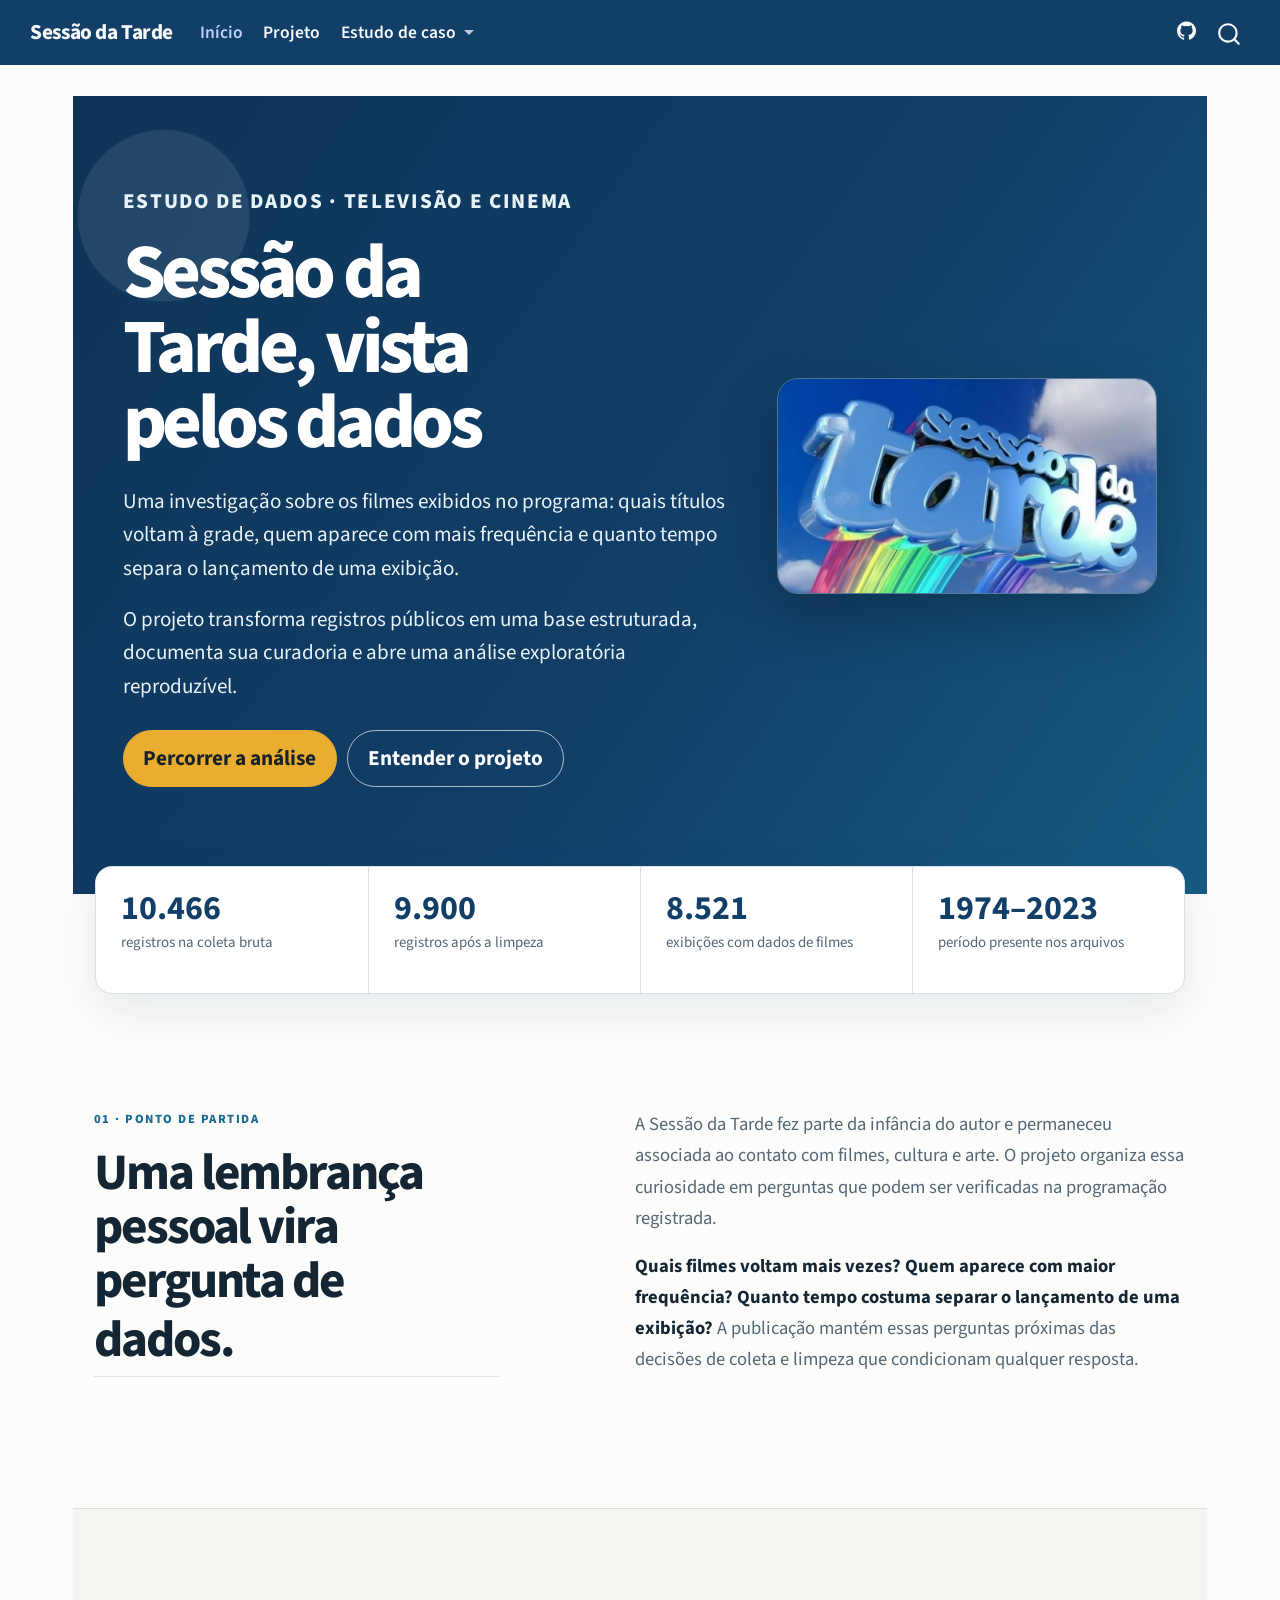
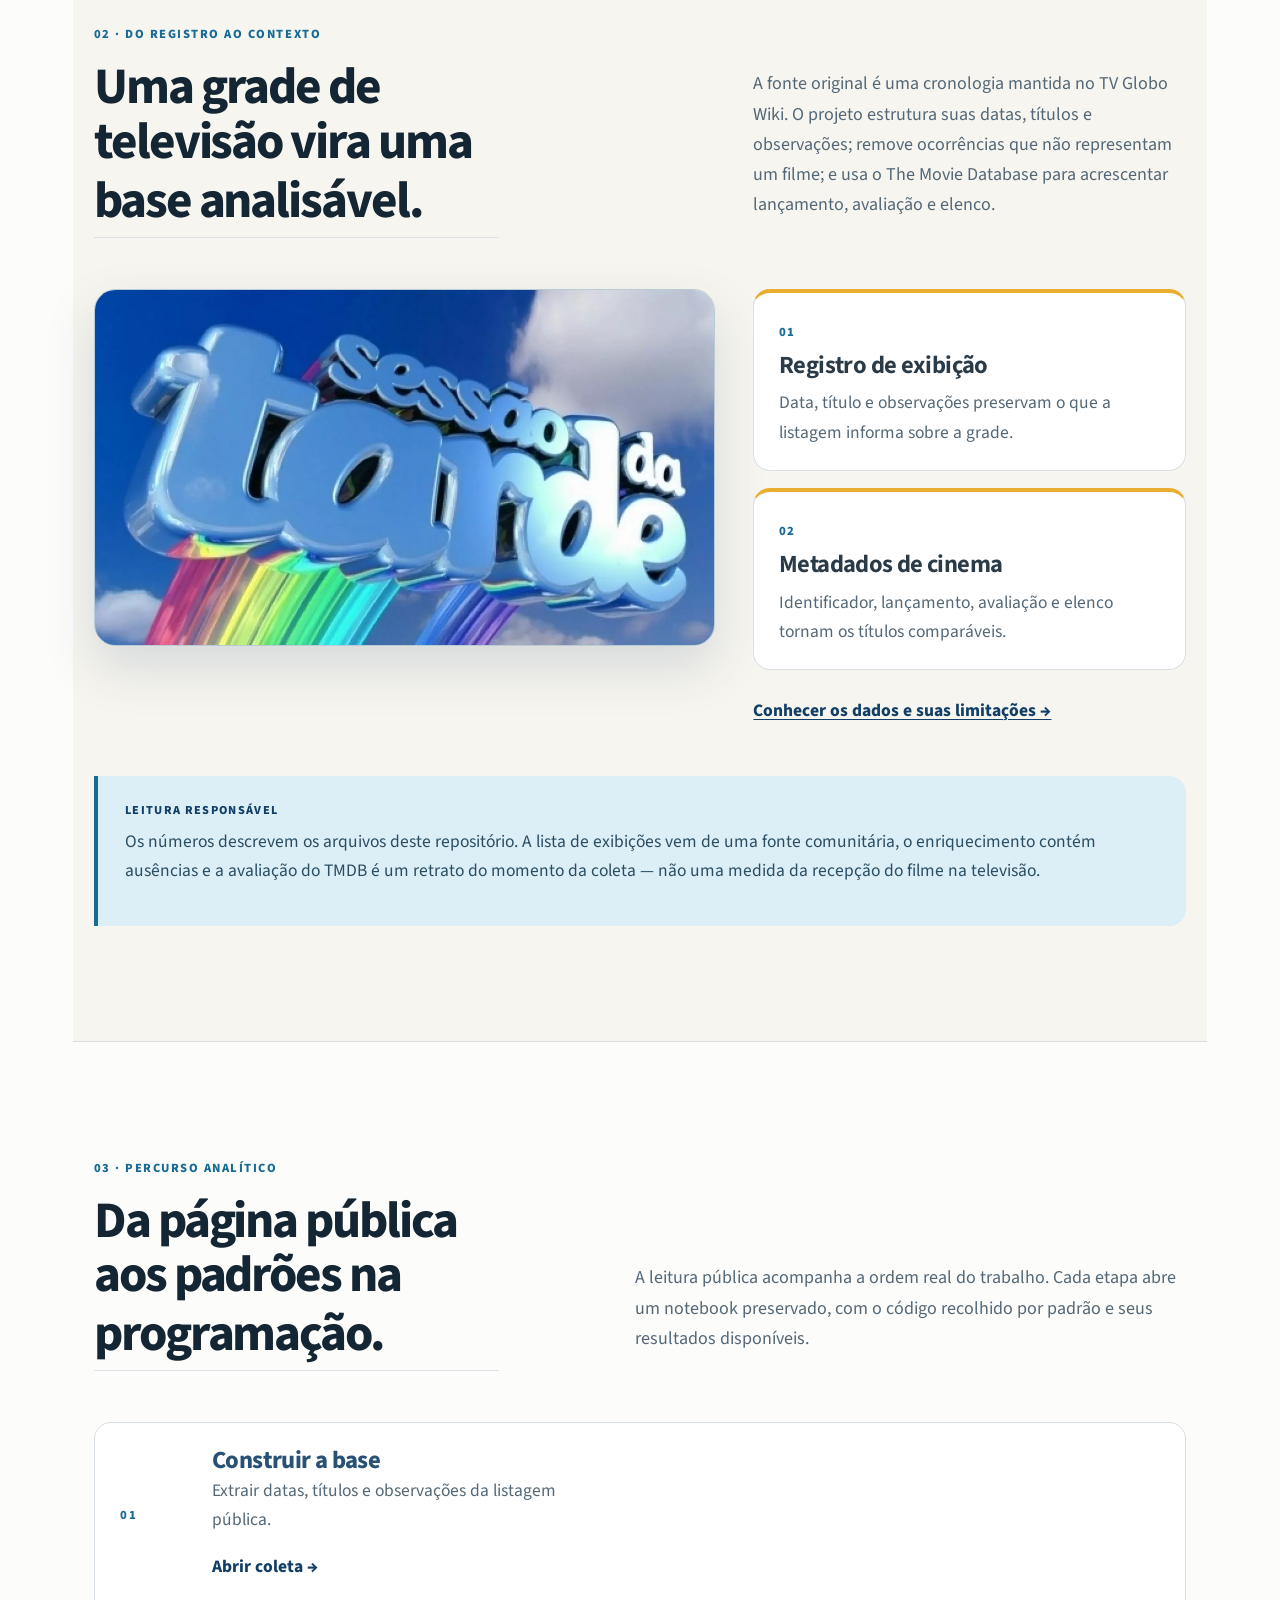
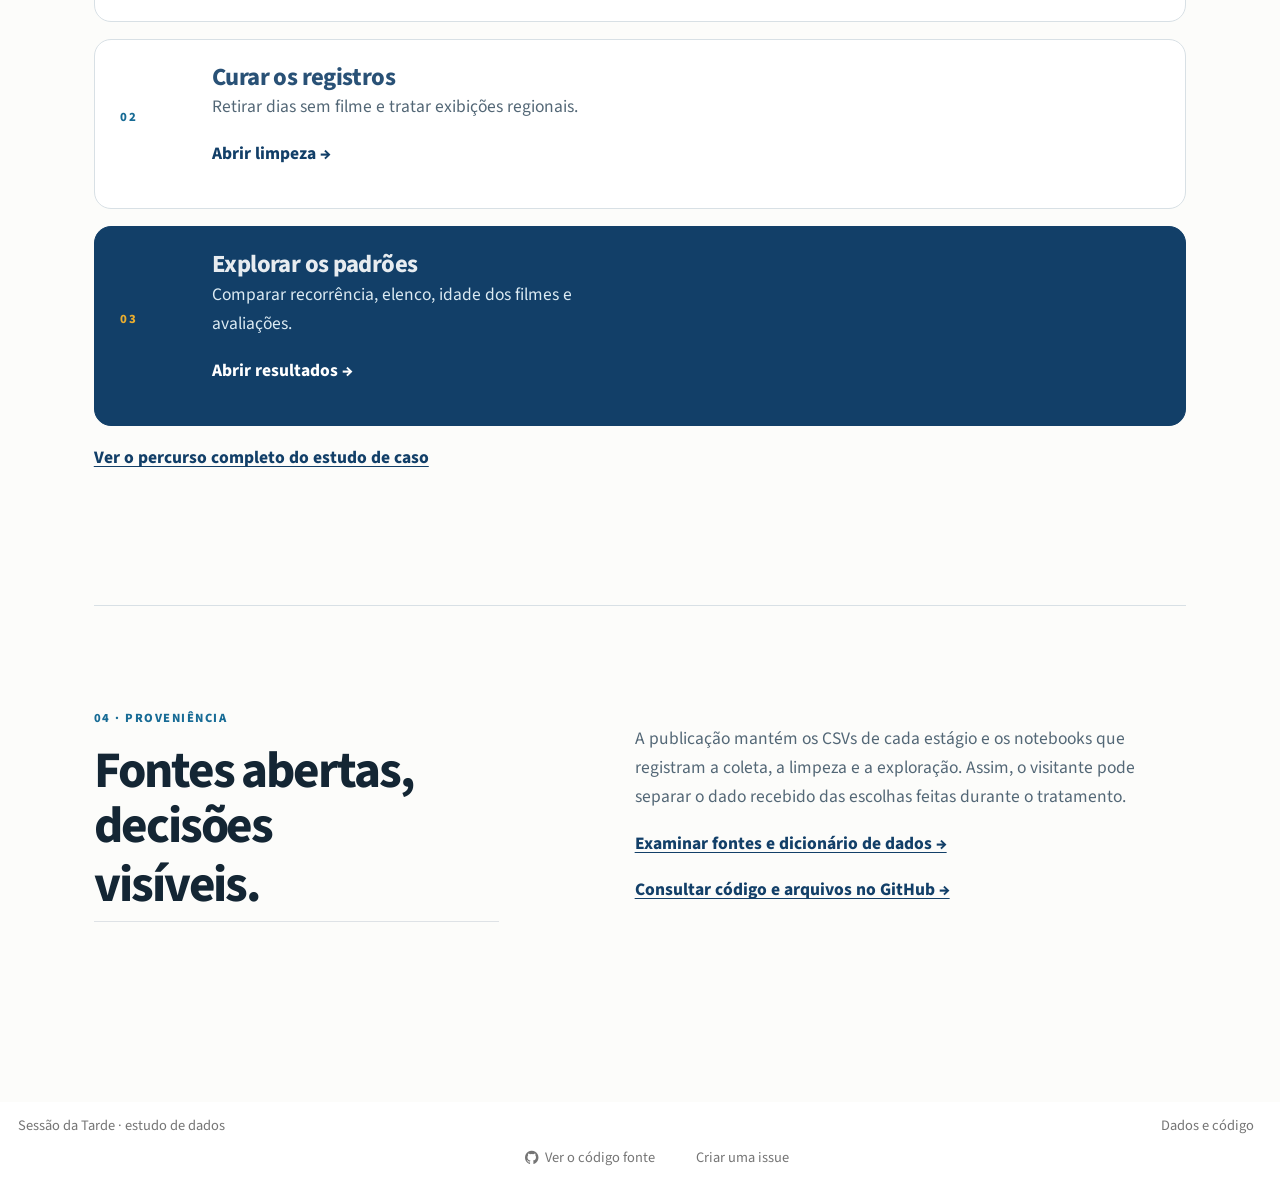
==== commit 3c4a963c: "Built site for gh-pages" ====
--- a/index.html
+++ b/index.html
@@ -36,6 +36,7 @@
 <script src="site_libs/quarto-search/fuse.min.js"></script>
 <script src="site_libs/quarto-search/quarto-search.js"></script>
 <meta name="quarto:offset" content="./">
+<link href="./img/sessaodatarde.jpeg" rel="icon" type="image/jpeg">
 <script src="site_libs/quarto-html/quarto.js" type="module"></script>
 <script src="site_libs/quarto-html/tabsets/tabsets.js" type="module"></script>
 <script src="site_libs/quarto-html/popper.min.js"></script>
@@ -45,7 +46,7 @@
 <link href="site_libs/quarto-html/quarto-syntax-highlighting-64a204ab8560d761af7679ceaba22944.css" rel="stylesheet" id="quarto-text-highlighting-styles">
 <script src="site_libs/bootstrap/bootstrap.min.js"></script>
 <link href="site_libs/bootstrap/bootstrap-icons.css" rel="stylesheet">
-<link href="site_libs/bootstrap/bootstrap-3a8c703fb520cc07f7eefc65bb59a90d.min.css" rel="stylesheet" append-hash="true" id="quarto-bootstrap" data-mode="light">
+<link href="site_libs/bootstrap/bootstrap-bb5623517c2008e3c87e80b6f78b0999.min.css" rel="stylesheet" append-hash="true" id="quarto-bootstrap" data-mode="light">
 <script id="quarto-search-options" type="application/json">{
   "location": "navbar",
   "copy-button": false,
@@ -180,45 +181,38 @@
 </header>
 
 
-<div class="home-hero">
-<div class="hero-lead">
-<p class="eyebrow">
-Televisão · Cinema · Ciência de dados
-</p>
-<section id="o-que-décadas-de-filmes-revelam-sobre-a-sessão-da-tarde" class="level1">
-<h1>O que décadas de filmes revelam sobre a Sessão da Tarde?</h1>
-</section>
-</div>
-<div class="hero-brief">
-<p>Uma memória afetiva também pode ser investigada. Este projeto transforma registros de exibição em uma base estruturada para observar títulos recorrentes, presenças no elenco e o tempo entre lançamento e exibição.</p>
-<div class="hero-actions">
-<p><a href="./sessao_da_tarde/Analysis.html" class="btn btn-primary btn-lg">Percorrer a análise</a> <a href="./projeto.html" class="hero-text-link">Entender o projeto</a></p>
-</div>
-</div>
-<div class="hero-scope" aria-label="Escopo e fluxo do projeto">
-<p class="scope-label">
-Escopo da base
-</p>
-<div class="scope-fact">
-<p><span class="scope-value">1974–2023</span> <span class="scope-description">período presente nos arquivos</span></p>
-</div>
-<div class="scope-fact">
-<p><span class="scope-value">10.466</span> <span class="scope-description">registros na coleta bruta</span></p>
-</div>
-<div class="scope-fact">
-<p><span class="scope-value">8.521</span> <span class="scope-description">exibições enriquecidas</span></p>
-</div>
-<ol class="scope-path" aria-label="Síntese do fluxo analítico">
-<li>
-coleta
-</li>
-<li>
-curadoria
-</li>
-<li>
-análise
-</li>
-</ol>
+<div class="hero">
+<div class="grid">
+<div class="g-col-12 g-col-lg-7 hero-copy">
+<div class="eyebrow">
+<p>ESTUDO DE DADOS · TELEVISÃO E CINEMA</p>
+</div>
+<section id="sessão-da-tarde-vista-pelos-dados" class="level1">
+<h1>Sessão da Tarde, vista pelos dados</h1>
+<p>Uma investigação sobre os filmes exibidos no programa: quais títulos voltam à grade, quem aparece com mais frequência e quanto tempo separa o lançamento de uma exibição.</p>
+<p>O projeto transforma registros públicos em uma base estruturada, documenta sua curadoria e abre uma análise exploratória reproduzível.</p>
+<p><a href="./sessao_da_tarde/Analysis.html" class="btn btn-primary btn-lg">Percorrer a análise</a> <a href="./projeto.html" class="btn btn-outline-primary btn-lg">Entender o projeto</a></p>
+</section>
+</div>
+<div class="g-col-12 g-col-lg-5">
+<p><img src="img/sessaodatarde.jpeg" class="hero-image img-fluid" alt="Identidade visual da Sessão da Tarde"></p>
+</div>
+</div>
+</div>
+<div class="home-scope-shell">
+<div class="stats-strip" aria-label="Resumo da base de dados">
+<div class="stat">
+<p><strong>10.466</strong> <span>registros na coleta bruta</span></p>
+</div>
+<div class="stat">
+<p><strong>9.900</strong> <span>registros após a limpeza</span></p>
+</div>
+<div class="stat">
+<p><strong>8.521</strong> <span>exibições com dados de filmes</span></p>
+</div>
+<div class="stat">
+<p><strong>1974–2023</strong> <span>período presente nos arquivos</span></p>
+</div>
 </div>
 </div>
 <div class="home-chapter question-chapter">
--- a/styles.css
+++ b/styles.css
@@ -1,675 +1,356 @@
-/* Sessão da Tarde — editorial visual system */
 :root {
-  --sdt-ink: #102a3a;
-  --sdt-muted: #506877;
+  --sdt-ink: #142634;
+  --sdt-muted: #536776;
+  --sdt-navy: #123f68;
   --sdt-blue: #176b95;
-  --sdt-blue-dark: #0f4f75;
-  --sdt-blue-soft: #dceef6;
-  --sdt-deep: #123f68;
-  --sdt-gold: #d99a19;
-  --sdt-sand: #f7f5ef;
-  --sdt-paper: #fcfcfa;
-  --sdt-surface: #f4f8fa;
-  --sdt-line: #d6e1e7;
+  --sdt-sky: #dceef6;
+  --sdt-gold: #e9ad2f;
+  --sdt-paper: #f7f5ef;
+  --sdt-line: #d8e0e5;
   --sdt-white: #ffffff;
-  --sdt-sans: Inter, ui-sans-serif, -apple-system, BlinkMacSystemFont, "Segoe UI", sans-serif;
-  --sdt-display: var(--sdt-sans);
-  --sdt-content: 72rem;
-  --sdt-wide: 80rem;
-  --sdt-measure: 66ch;
   --sdt-radius: 1rem;
-}
-
-html {
-  scroll-behavior: smooth;
 }
 
 body {
   color: var(--sdt-ink);
-  font-family: var(--sdt-sans);
-  line-height: 1.65;
-  text-rendering: optimizeLegibility;
-}
-
-#quarto-content {
-  overflow: clip;
-}
-
-body:has(.home-hero) #title-block-header {
-  display: none;
-}
-
-body:has(.home-hero) main.content {
-  padding-top: 0;
+  background: #fcfcfa;
+  font-size: 1.03rem;
+  line-height: 1.68;
+}
+
+.navbar {
+  box-shadow: 0 1px 0 rgb(255 255 255 / 12%);
+}
+
+.navbar-brand {
+  font-weight: 750;
+  letter-spacing: -0.02em;
+}
+
+.navbar .nav-link {
+  font-weight: 600;
+}
+
+a {
+  text-underline-offset: 0.16em;
+  text-decoration-thickness: 0.08em;
+}
+
+a:focus-visible,
+.btn:focus-visible,
+.navbar-toggler:focus-visible {
+  outline: 3px solid var(--sdt-gold);
+  outline-offset: 3px;
+  box-shadow: none;
 }
 
 h1,
 h2,
-h3,
-.quarto-title .title {
+h3 {
   color: var(--sdt-ink);
-  font-family: var(--sdt-display);
-  font-weight: 650;
-  text-wrap: balance;
-}
-
-a {
-  text-underline-offset: 0.2em;
-  text-decoration-thickness: 0.08em;
-}
-
-a:focus-visible,
-.btn:focus-visible {
-  outline: 3px solid color-mix(in srgb, var(--sdt-gold) 72%, white);
-  outline-offset: 4px;
-}
-
-.navbar {
-  --bs-navbar-padding-y: 0.5rem;
-  border-bottom: 1px solid rgba(255, 255, 255, 0.12);
-  background: var(--sdt-deep) !important;
-}
-
-.navbar-brand {
-  font-weight: 760;
   letter-spacing: -0.025em;
 }
 
-.navbar .nav-link {
-  font-size: 0.93rem;
-}
-
-.navbar .navbar-brand,
-.navbar .navbar-title,
-.navbar .nav-link,
-.navbar .quarto-navbar-tools .quarto-navigation-tool {
-  color: var(--sdt-white) !important;
-}
-
-.navbar-toggler-icon,
-.navbar .aa-DetachedSearchButtonIcon {
-  filter: brightness(0) invert(1);
+h1 {
+  font-weight: 780;
+}
+
+h2 {
+  margin-top: 2.7rem;
+  font-weight: 730;
+}
+
+h3 {
+  font-weight: 680;
+}
+
+.quarto-title-block .quarto-title-banner,
+.quarto-title-block.default .quarto-title-meta {
+  padding-bottom: 0.5rem;
+}
+
+.quarto-title .subtitle {
+  color: var(--sdt-muted);
+  max-width: 48rem;
+}
+
+.hero {
+  background:
+    radial-gradient(circle at 8% 15%, rgb(255 255 255 / 9%) 0 5rem, transparent 5.1rem),
+    linear-gradient(125deg, #0d3457 0%, var(--sdt-navy) 58%, #175b82 100%);
+  color: var(--sdt-white);
+  padding: clamp(2.75rem, 7vw, 5.75rem) max(1.25rem, calc((100vw - 1180px) / 2));
+  margin-top: -1px;
+}
+
+.hero .grid {
+  align-items: center;
+  gap: 0;
+}
+
+.hero .g-col-lg-5 {
+  padding-left: clamp(1.5rem, 4vw, 3.75rem);
+}
+
+body:has(.hero) #title-block-header {
+  display: none;
+}
+
+.hero-copy {
+  max-width: 46rem;
+}
+
+.hero h1 {
+  color: var(--sdt-white);
+  font-size: clamp(2.6rem, 6vw, 5.1rem);
+  line-height: 0.98;
+  letter-spacing: -0.055em;
+  max-width: 11ch;
+  margin: 0.45rem 0 1.35rem;
+}
+
+.hero p {
+  font-size: clamp(1.06rem, 1.7vw, 1.24rem);
+  line-height: 1.6;
+  max-width: 42rem;
+  color: #e8f3f8;
+}
+
+.hero .eyebrow,
+.stage-number {
+  color: var(--sdt-gold);
+  font-size: 0.76rem;
+  font-weight: 800;
+  letter-spacing: 0.13em;
+}
+
+.hero-image {
+  display: block;
+  width: 100%;
+  max-height: 25rem;
+  object-fit: cover;
+  border-radius: calc(var(--sdt-radius) + 0.25rem);
+  border: 1px solid rgb(255 255 255 / 28%);
+  box-shadow: 0 1.5rem 3.5rem rgb(0 0 0 / 24%);
 }
 
 .btn {
   border-radius: 999px;
   font-weight: 700;
+  padding: 0.68rem 1.15rem;
+  text-decoration: none;
+}
+
+.hero .btn {
+  margin: 0.55rem 0.4rem 0 0;
 }
 
 .btn-primary {
   --bs-btn-bg: var(--sdt-gold);
   --bs-btn-border-color: var(--sdt-gold);
   --bs-btn-color: #18222a;
-  --bs-btn-hover-bg: #f0b83f;
-  --bs-btn-hover-border-color: #f0b83f;
+  --bs-btn-hover-bg: #f4c253;
+  --bs-btn-hover-border-color: #f4c253;
   --bs-btn-hover-color: #101820;
-  --bs-btn-active-bg: #f0b83f;
-  --bs-btn-active-border-color: #f0b83f;
-  --bs-btn-focus-shadow-rgb: 217, 154, 25;
-}
-
-/* Home: proposition and scope */
-.home-hero {
+}
+
+.btn-outline-primary {
+  --bs-btn-color: var(--sdt-navy);
+  --bs-btn-border-color: var(--sdt-navy);
+  --bs-btn-hover-bg: var(--sdt-navy);
+  --bs-btn-hover-border-color: var(--sdt-navy);
+}
+
+.hero .btn-outline-primary {
+  --bs-btn-color: #ffffff;
+  --bs-btn-border-color: rgb(255 255 255 / 65%);
+  --bs-btn-hover-bg: #ffffff;
+  --bs-btn-hover-border-color: #ffffff;
+  --bs-btn-hover-color: var(--sdt-navy);
+}
+
+.page-shell {
+  width: min(1120px, calc(100% - 2.5rem));
+  margin: 0 auto;
+  padding: 1rem 0 4rem;
+}
+
+.page-shell > h2 {
+  max-width: 26ch;
+  font-size: clamp(1.8rem, 3vw, 2.5rem);
+}
+
+.page-shell > p {
+  max-width: 49rem;
+}
+
+.stats-strip {
   display: grid;
-  grid-template-areas:
-    "lead brief"
-    "scope scope";
-  grid-template-columns: minmax(0, 1.65fr) minmax(19rem, 0.72fr);
-  gap: clamp(3rem, 7vw, 7.5rem);
-  align-content: center;
-  width: 100vw;
-  min-height: calc(100svh - 3.9rem);
-  margin-left: calc(50% - 50vw);
-  padding:
-    clamp(5.5rem, 10vh, 8.5rem)
-    max(1.5rem, calc((100vw - var(--sdt-wide)) / 2))
-    clamp(2.5rem, 6vh, 4.5rem);
-  color: var(--sdt-white);
-  background:
-    radial-gradient(circle at 86% 8%, rgba(78, 167, 207, 0.2), transparent 31rem),
-    radial-gradient(circle at 5% 92%, rgba(217, 154, 25, 0.14), transparent 28rem),
-    linear-gradient(135deg, #0d3457 0%, var(--sdt-deep) 58%, #175b82 100%);
-}
-
-.hero-lead {
-  grid-area: lead;
-  align-self: end;
-}
-
-.eyebrow,
-.section-index,
-.scope-label,
-.note-label {
-  margin: 0 0 1.2rem;
-  color: var(--sdt-blue);
-  font-size: 0.75rem;
-  font-weight: 800;
-  letter-spacing: 0.15em;
-  line-height: 1.3;
-  text-transform: uppercase;
-}
-
-.home-hero .eyebrow {
-  color: var(--sdt-gold);
-}
-
-.home-hero h1 {
-  max-width: 11.8ch;
-  color: var(--sdt-white);
-  margin: 0;
-  font-size: clamp(3.6rem, 6.7vw, 7.1rem);
-  line-height: 0.91;
-  letter-spacing: -0.065em;
-}
-
-.hero-brief {
-  grid-area: brief;
-  align-self: end;
-  max-width: 34rem;
-  padding-bottom: 0.45rem;
-  color: #e3eff5;
-  font-size: clamp(1.05rem, 1.35vw, 1.22rem);
-  line-height: 1.7;
-}
-
-.hero-brief > p:first-child {
-  margin-bottom: 1.75rem;
-}
-
-.hero-actions {
+  grid-template-columns: repeat(4, minmax(0, 1fr));
+  margin: -1.65rem 0 4rem;
+  background: var(--sdt-white);
+  border: 1px solid var(--sdt-line);
+  border-radius: var(--sdt-radius);
+  box-shadow: 0 1rem 2.75rem rgb(18 63 104 / 9%);
+  overflow: hidden;
+}
+
+.stat {
+  padding: 1.35rem 1.45rem;
+}
+
+.stat + .stat {
+  border-left: 1px solid var(--sdt-line);
+}
+
+.stat strong {
   display: block;
-}
-
-.hero-actions > p {
-  display: flex;
-  width: 100%;
-  margin: 0;
-  flex-direction: column;
-  gap: 0.8rem;
-  align-items: flex-start;
-}
-
-.hero-actions .btn {
-  padding: 0.82rem 1.25rem;
-  font-size: 0.96rem;
-}
-
-.hero-text-link {
-  color: var(--sdt-white);
-  font-size: 0.94rem;
+  color: var(--sdt-navy);
+  font-size: clamp(1.45rem, 3vw, 2rem);
+  line-height: 1.1;
+  font-variant-numeric: tabular-nums;
+}
+
+.stat span {
+  display: block;
+  color: var(--sdt-muted);
+  font-size: 0.88rem;
+  line-height: 1.35;
+  margin-top: 0.35rem;
+}
+
+.question-grid,
+.stage-grid {
+  display: grid;
+  grid-template-columns: repeat(3, minmax(0, 1fr));
+  gap: 1rem;
+  margin: 1.6rem 0 3.8rem;
+}
+
+.question-card,
+.stage-card,
+.path-step {
+  border: 1px solid var(--sdt-line);
+  border-radius: var(--sdt-radius);
+  background: var(--sdt-white);
+}
+
+.question-card {
+  padding: 1.35rem 1.45rem;
+  border-top: 4px solid var(--sdt-gold);
+}
+
+.question-card h3,
+.stage-card h3 {
+  margin-top: 0.15rem;
+}
+
+.question-card p,
+.stage-card p,
+.path-step p {
+  color: var(--sdt-muted);
+}
+
+.stage-card {
+  padding: 1.5rem;
+  transition: border-color 160ms ease, transform 160ms ease, box-shadow 160ms ease;
+}
+
+.stage-card:hover {
+  transform: translateY(-3px);
+  border-color: #a9c3d2;
+  box-shadow: 0 0.8rem 2rem rgb(18 63 104 / 8%);
+}
+
+.stage-card-featured {
+  background: var(--sdt-navy);
+  border-color: var(--sdt-navy);
+}
+
+.stage-card-featured h3,
+.stage-card-featured h3 a,
+.stage-card-featured .card-link {
+  color: #ffffff;
+}
+
+.stage-card-featured p {
+  color: #dcebf3;
+}
+
+.stage-card h3 a,
+.card-link {
+  color: var(--sdt-navy);
   font-weight: 750;
   text-decoration: none;
 }
 
-.hero-text-link::after {
-  display: inline-block;
-  content: " →";
-  transition: transform 160ms ease;
-}
-
-.hero-text-link:hover::after {
-  transform: translateX(0.2rem);
-}
-
-.hero-scope {
-  grid-area: scope;
-  display: grid;
-  grid-template-columns: 0.85fr 1.05fr 1fr 1fr 1.7fr;
-  gap: clamp(1rem, 2.7vw, 2.5rem);
-  align-items: start;
-  margin-top: clamp(0.5rem, 2vh, 1.5rem);
-  padding-top: clamp(1.3rem, 3vh, 2.1rem);
-  border-top: 1px solid rgba(255, 255, 255, 0.28);
-}
-
-.scope-label {
-  margin: 0;
-  padding-top: 0.3rem;
-  color: #cfe1ea;
-}
-
-.scope-fact {
-  display: flex;
-  min-width: 0;
-  flex-direction: column;
-  gap: 0.22rem;
-}
-
-.scope-fact > p {
-  display: flex;
-  margin: 0;
-  flex-direction: column;
-  gap: 0.22rem;
-}
-
-.scope-value {
-  color: var(--sdt-white);
-  font-family: var(--sdt-display);
-  font-size: clamp(1.35rem, 2.2vw, 2rem);
-  font-weight: 650;
-  letter-spacing: -0.035em;
-  line-height: 1.1;
-}
-
-.scope-description {
-  max-width: 20ch;
-  color: #cfe1ea;
-  font-size: 0.78rem;
-  line-height: 1.35;
-}
-
-.scope-path {
-  display: flex;
-  min-width: 0;
-  margin: 0;
-  padding: 0.45rem 0 0;
-  align-items: center;
-  justify-content: flex-end;
-  list-style: none;
-  color: var(--sdt-gold);
-  font-size: 0.73rem;
-  font-weight: 800;
-  letter-spacing: 0.06em;
-  text-transform: uppercase;
-}
-
-.scope-path li {
-  display: flex;
-  align-items: center;
-  white-space: nowrap;
-}
-
-.scope-path li + li::before {
-  width: clamp(1.4rem, 2.5vw, 2.6rem);
-  height: 1px;
-  margin: 0 0.55rem;
-  background: rgba(255, 255, 255, 0.35);
-  content: "";
-}
-
-/* Home: editorial chapters */
-.home-chapter,
-.provenance-section {
-  display: grid;
-  grid-template-columns: minmax(17rem, 0.82fr) minmax(0, 1.18fr);
-  gap: clamp(3rem, 9vw, 8.5rem);
-  width: min(var(--sdt-content), calc(100% - 3rem));
-  margin: 0 auto;
-  padding: clamp(6rem, 11vw, 10rem) 0;
-}
-
-.chapter-heading h2,
-.context-heading h2,
-.journey-heading h2,
-.provenance-heading h2 {
-  margin: 0;
-  font-size: clamp(2.55rem, 5vw, 4.8rem);
-  line-height: 0.98;
-  letter-spacing: -0.05em;
-}
-
-.chapter-heading h2 {
-  max-width: 10.8ch;
-}
-
-.chapter-copy {
-  max-width: var(--sdt-measure);
-  padding-top: 2.6rem;
-  color: var(--sdt-muted);
-  font-size: clamp(1.06rem, 1.25vw, 1.17rem);
-  line-height: 1.82;
-}
-
-.chapter-copy p {
-  margin-bottom: 1.35rem;
-}
-
-.chapter-copy strong {
-  color: var(--sdt-ink);
-  font-weight: 720;
-}
-
-/* Home: source context */
-.context-section {
-  width: 100vw;
-  margin-left: calc(50% - 50vw);
-  padding: clamp(6rem, 10vw, 9rem) max(1.5rem, calc((100vw - var(--sdt-content)) / 2));
-  color: var(--sdt-muted);
-  background:
-    radial-gradient(circle at 92% 14%, rgba(23, 107, 149, 0.12), transparent 26rem),
-    linear-gradient(145deg, #eef7fb 0%, var(--sdt-blue-soft) 100%);
-}
-
-.context-inner {
-  display: grid;
-  grid-template-columns: minmax(17rem, 0.82fr) minmax(0, 1.18fr);
-  column-gap: clamp(3rem, 9vw, 8.5rem);
-}
-
-.context-section .section-index {
-  color: var(--sdt-blue);
-}
-
-.context-heading h2 {
-  max-width: 10.5ch;
-  color: var(--sdt-ink);
-}
-
-.context-copy {
-  max-width: var(--sdt-measure);
-  padding-top: 2.6rem;
-  font-size: clamp(1.05rem, 1.2vw, 1.15rem);
-  line-height: 1.8;
-}
-
-.context-visual {
-  grid-column: 1;
-  align-self: start;
-  margin-top: 2rem;
-}
-
-.context-visual > p {
-  margin: 0;
-}
-
-.context-image {
-  display: block;
-  width: 100%;
-  max-height: 15.5rem;
-  object-fit: cover;
-  border: 1px solid rgba(18, 63, 104, 0.2);
-  border-radius: var(--sdt-radius);
-  filter: saturate(0.9);
-}
-
-.context-roles {
-  display: grid;
-  grid-column: 2;
-  grid-template-columns: repeat(2, 1fr);
-  margin-top: 1.8rem;
-  border-top: 1px solid rgba(18, 63, 104, 0.22);
-  border-bottom: 1px solid rgba(18, 63, 104, 0.22);
-}
-
-.context-role {
-  padding: 1.8rem 2rem 1.8rem 0;
-}
-
-.context-role + .context-role {
-  padding-right: 0;
-  padding-left: 2rem;
-  border-left: 1px solid rgba(18, 63, 104, 0.22);
-}
-
-.role-number {
-  color: var(--sdt-blue);
-  font-size: 0.72rem;
-  font-weight: 800;
-  letter-spacing: 0.14em;
-}
-
-.context-role h3 {
-  margin: 0.55rem 0 0.65rem;
-  color: var(--sdt-ink);
-  font-family: var(--sdt-sans);
-  font-size: 1.03rem;
-  font-weight: 750;
-}
-
-.context-role p {
-  margin: 0;
-  font-size: 0.9rem;
-  line-height: 1.55;
-}
-
-.context-link-wrap {
-  grid-column: 2;
-  margin: 1.65rem 0 0;
-}
-
-.context-link {
-  color: var(--sdt-blue-dark);
-  font-size: 0.92rem;
-  font-weight: 750;
-  text-decoration-color: rgba(15, 79, 117, 0.42);
-}
-
-.context-link:hover {
-  color: var(--sdt-blue);
-}
-
-.interpretation-note {
-  display: grid;
-  grid-column: 1 / -1;
-  grid-template-columns: minmax(17rem, 0.82fr) minmax(0, 1.18fr);
-  gap: clamp(3rem, 9vw, 8.5rem);
-  margin-top: clamp(4rem, 7vw, 6.5rem);
-  padding-top: 1.8rem;
-  border-top: 1px solid rgba(18, 63, 104, 0.28);
-  font-size: 0.92rem;
-  line-height: 1.72;
-}
-
-.interpretation-note .note-label {
-  margin: 0;
-  color: var(--sdt-blue);
-}
-
-.interpretation-note > p:last-child {
-  max-width: var(--sdt-measure);
-  margin: 0;
-}
-
-/* Home: analytical journey */
-.journey-section {
-  width: 100vw;
-  margin-left: calc(50% - 50vw);
-  padding: clamp(6rem, 11vw, 10rem) max(1.5rem, calc((100vw - var(--sdt-content)) / 2));
-  background: var(--sdt-sand);
-}
-
-.journey-inner {
-  display: grid;
-  grid-template-columns: minmax(17rem, 0.82fr) minmax(0, 1.18fr);
-  column-gap: clamp(3rem, 9vw, 8.5rem);
-}
-
-.journey-heading h2 {
-  max-width: 10.5ch;
-}
-
-.journey-intro {
-  max-width: 40rem;
-  padding-top: 2.6rem;
-  color: var(--sdt-muted);
-  font-size: 1.08rem;
-  line-height: 1.75;
-}
-
-.journey-list {
-  grid-column: 1 / -1;
-  margin-top: clamp(3.5rem, 7vw, 6rem);
-  border-bottom: 1px solid color-mix(in srgb, var(--sdt-ink) 22%, transparent);
-}
-
-.journey-step {
-  display: grid;
-  grid-template-columns: 6.5rem minmax(0, 1fr);
-  gap: clamp(1rem, 3vw, 2.8rem);
-  align-items: center;
-  min-height: 8.5rem;
-  padding: 1.6rem 0;
-  border-top: 1px solid color-mix(in srgb, var(--sdt-ink) 22%, transparent);
-  transition: padding 180ms ease, background-color 180ms ease;
-}
-
-.journey-step:has(a:hover) {
-  padding-right: 0.8rem;
-  padding-left: 0.8rem;
-  background: color-mix(in srgb, white 38%, transparent);
-}
-
-.journey-number {
-  color: var(--sdt-blue);
-  font-size: 0.77rem;
-  font-weight: 850;
-  letter-spacing: 0.12em;
-}
-
-.journey-step > p {
-  margin: 0;
-}
-
-.journey-step > section {
-  display: grid;
-  grid-template-columns: minmax(13rem, 0.8fr) minmax(18rem, 1.25fr) auto;
-  gap: clamp(1rem, 3vw, 2.8rem);
-  align-items: center;
-}
-
-.journey-step > section > p {
-  margin: 0;
-}
-
-.journey-step h3 {
-  margin: 0;
-  font-family: var(--sdt-display);
-  font-size: clamp(1.4rem, 2.3vw, 2rem);
-  letter-spacing: -0.025em;
-}
-
-.journey-step h3 a {
-  color: var(--sdt-ink);
-  text-decoration: none;
-}
-
-.journey-description {
-  max-width: 40ch;
-  color: var(--sdt-muted);
-  font-size: 0.94rem;
-  line-height: 1.55;
-}
-
-.journey-action {
-  color: var(--sdt-blue-dark);
-  font-size: 0.82rem;
-  font-weight: 800;
-  text-decoration: none;
-  white-space: nowrap;
-}
-
-.journey-inner > p:has(> .journey-overview) {
-  grid-column: 1 / -1;
-  justify-self: end;
-  margin: 1.7rem 0 0;
-}
-
-.journey-overview {
-  color: var(--sdt-blue-dark);
-  font-size: 0.9rem;
-  font-weight: 750;
-}
-
-/* Home: provenance */
-.provenance-section {
-  padding-top: clamp(5.5rem, 9vw, 8rem);
-  padding-bottom: clamp(5.5rem, 9vw, 8rem);
-}
-
-.provenance-heading h2 {
-  max-width: 9.5ch;
-  font-size: clamp(2.3rem, 4vw, 3.8rem);
-}
-
-.provenance-copy {
-  max-width: 42rem;
-  padding-top: 2.4rem;
-  color: var(--sdt-muted);
-  font-size: 1.02rem;
-  line-height: 1.75;
-}
-
-.provenance-copy a {
-  color: var(--sdt-blue-dark);
-  font-weight: 750;
-}
-
-/* Case-study timeline and long-form pages */
+.card-link:hover,
+.stage-card h3 a:hover {
+  text-decoration: underline;
+}
+
+.callout {
+  border-radius: 0.8rem;
+  margin: 2.4rem 0;
+}
+
 .study-path {
-  margin: 2.5rem 0 3.5rem;
-  padding-left: 1.5rem;
-  border-left: 2px solid var(--sdt-line);
+  border-left: 2px solid #bfd3de;
+  margin: 2.2rem 0 3rem 0.8rem;
+  padding-left: clamp(1rem, 4vw, 2.4rem);
 }
 
 .path-step {
   position: relative;
-  padding: 0 0 2.4rem 2.1rem;
+  padding: clamp(1.35rem, 3vw, 2rem);
+  margin-bottom: 1.25rem;
 }
 
 .path-step::before {
+  content: "";
   position: absolute;
-  left: -2.64rem;
-  width: 2.15rem;
-  height: 2.15rem;
+  width: 0.9rem;
+  height: 0.9rem;
+  left: calc(-1 * clamp(1rem, 4vw, 2.4rem) - 0.51rem);
+  top: 2rem;
+  border: 3px solid #fcfcfa;
   border-radius: 50%;
   background: var(--sdt-blue);
-  box-shadow: 0 0 0 0.42rem var(--bs-body-bg);
-  content: "";
 }
 
 .path-step h2 {
-  margin-top: 0;
-}
-
-.path-step .stage-number {
-  color: var(--sdt-blue);
-  font-size: 0.75rem;
-  font-weight: 800;
-  letter-spacing: 0.12em;
-}
-
-.callout {
-  border-radius: var(--sdt-radius);
-}
-
-.cell-output-stdout pre,
-.cell-output-stderr pre {
-  max-height: 24rem;
-  overflow: auto;
+  margin-top: 0.35rem;
+}
+
+.path-step-featured {
+  border-color: #9ebdcb;
+  box-shadow: 0 0.8rem 2rem rgb(18 63 104 / 7%);
+}
+
+table {
+  font-size: 0.94rem;
+}
+
+.table > thead {
+  border-bottom: 2px solid var(--sdt-navy);
 }
 
 .cell-output-display {
   overflow-x: auto;
 }
 
-.cell-output-display img {
-  height: auto;
-  border-radius: var(--sdt-radius);
+.cell-output img {
+  border-radius: 0.45rem;
 }
 
 div.sourceCode {
   border: 1px solid var(--sdt-line);
-  border-radius: var(--sdt-radius);
+  border-radius: 0.6rem;
 }
 
 .code-fold summary {
-  color: var(--sdt-blue-dark);
+  color: var(--sdt-navy);
   font-weight: 700;
-}
-
-table {
-  font-size: 0.94rem;
-}
-
-main.content section > table {
-  display: block;
-  max-width: 100%;
-  overflow-x: auto;
-  -webkit-overflow-scrolling: touch;
-}
-
-.table > thead {
-  border-bottom: 2px solid var(--sdt-blue-dark);
 }
 
 #quarto-margin-sidebar .toc-active .nav-link.active {
@@ -678,7 +359,7 @@
 }
 
 .nav-page .nav-page-text {
-  color: var(--sdt-blue-dark);
+  color: var(--sdt-navy);
   font-weight: 700;
 }
 
@@ -687,285 +368,75 @@
   color: var(--sdt-muted);
 }
 
-/* Laptop */
-@media (max-width: 1080px) {
-  .home-hero {
-    gap: 3.5rem;
-  }
-
-  .hero-scope {
-    grid-template-columns: 0.8fr repeat(3, 1fr);
-  }
-
-  .scope-path {
-    grid-column: 2 / -1;
-    justify-content: flex-start;
-    padding-top: 0.2rem;
-  }
-
-  .journey-step {
-    grid-template-columns: 5rem minmax(0, 1fr);
-  }
-
-  .journey-step > section {
-    grid-template-columns: minmax(11rem, 0.8fr) minmax(14rem, 1.15fr) auto;
-    gap: 1.3rem;
-  }
-}
-
-/* Tablet */
-@media (max-width: 820px) {
-  .home-hero {
-    grid-template-areas:
-      "lead"
-      "brief"
-      "scope";
+@media (max-width: 991.98px) {
+  .hero {
+    padding-top: 3.25rem;
+  }
+
+  .hero h1 {
+    max-width: 13ch;
+  }
+
+  .hero .g-col-lg-5 {
+    padding-left: 0;
+    margin-top: 2rem;
+  }
+
+  .hero-image {
+    max-height: 19rem;
+  }
+
+  .stats-strip {
+    grid-template-columns: repeat(2, minmax(0, 1fr));
+  }
+
+  .stat:nth-child(3) {
+    border-left: 0;
+    border-top: 1px solid var(--sdt-line);
+  }
+
+  .stat:nth-child(4) {
+    border-top: 1px solid var(--sdt-line);
+  }
+
+  .question-grid,
+  .stage-grid {
     grid-template-columns: 1fr;
-    gap: 2.5rem;
-    min-height: auto;
-    padding-top: 5.5rem;
-  }
-
-  .home-hero h1 {
-    max-width: 12ch;
-    font-size: clamp(3.4rem, 11vw, 5.4rem);
-  }
-
-  .hero-brief {
-    max-width: 39rem;
-    padding: 0;
-  }
-
-  .hero-scope {
-    grid-template-columns: repeat(3, 1fr);
-    gap: 1.35rem;
-  }
-
-  .scope-label,
-  .scope-path {
-    grid-column: 1 / -1;
-  }
-
-  .scope-path {
-    justify-content: flex-start;
-  }
-
-  .home-chapter,
-  .provenance-section,
-  .context-inner,
-  .journey-inner {
+  }
+}
+
+@media (max-width: 575.98px) {
+  body {
+    font-size: 1rem;
+  }
+
+  .hero {
+    padding: 2.5rem 1rem 3.25rem;
+  }
+
+  .hero h1 {
+    font-size: clamp(2.35rem, 13vw, 3.35rem);
+  }
+
+  .hero .btn {
+    display: block;
+    width: 100%;
+    margin-right: 0;
+  }
+
+  .page-shell {
+    width: min(100% - 2rem, 1120px);
+  }
+
+  .stats-strip {
     grid-template-columns: 1fr;
-    gap: 0;
-  }
-
-  .chapter-heading h2,
-  .context-heading h2,
-  .journey-heading h2 {
-    max-width: 12ch;
-  }
-
-  .chapter-copy,
-  .context-copy,
-  .journey-intro,
-  .provenance-copy {
-    padding-top: 2rem;
-  }
-
-  .context-visual,
-  .context-roles,
-  .context-link-wrap {
-    grid-column: 1;
-  }
-
-  .context-visual {
-    max-width: 36rem;
-  }
-
-  .interpretation-note {
-    grid-template-columns: 1fr;
-    gap: 0.9rem;
-  }
-
-  .journey-list,
-  .journey-inner > p:has(> .journey-overview) {
-    grid-column: 1;
-  }
-
-  .journey-step {
-    grid-template-columns: 4.7rem minmax(0, 1fr);
-  }
-
-  .journey-step > section {
-    grid-template-columns: minmax(10rem, 0.85fr) minmax(12rem, 1fr);
-  }
-
-  .journey-step > section > p:last-child {
-    grid-column: 1 / -1;
-  }
-}
-
-/* Mobile */
-@media (max-width: 560px) {
-  .home-hero {
-    gap: 2rem;
-    padding: 4.2rem 1.15rem 2.6rem;
-  }
-
-  .eyebrow {
-    margin-bottom: 0.9rem;
-    font-size: 0.68rem;
-  }
-
-  .home-hero h1 {
-    max-width: 11ch;
-    font-size: clamp(3rem, 14vw, 4.25rem);
-    line-height: 0.93;
-  }
-
-  .hero-brief {
-    font-size: 1rem;
-    line-height: 1.65;
-  }
-
-  .hero-actions > p {
-    align-items: stretch;
-  }
-
-  .hero-actions .btn {
-    width: 100%;
-  }
-
-  .hero-text-link {
-    align-self: center;
-    padding: 0.35rem;
-  }
-
-  .hero-scope {
-    grid-template-columns: repeat(2, 1fr);
-    gap: 0;
-    margin-top: 0.65rem;
-    padding-top: 1.1rem;
-  }
-
-  .scope-label {
-    margin-bottom: 1rem;
-  }
-
-  .scope-fact {
-    min-height: 5.4rem;
-    padding: 0.85rem 0.75rem 0.85rem 0;
-    border-top: 1px solid rgba(255, 255, 255, 0.2);
-  }
-
-  .scope-fact:nth-of-type(1) {
-    grid-column: 1 / -1;
-  }
-
-  .scope-fact:nth-of-type(3) {
-    padding-left: 0.85rem;
-    border-left: 1px solid rgba(255, 255, 255, 0.2);
-  }
-
-  .scope-value {
-    font-size: 1.42rem;
-  }
-
-  .scope-path {
-    justify-content: flex-start;
-    padding-top: 1.1rem;
-    overflow: hidden;
-    font-size: 0.62rem;
-    letter-spacing: 0.035em;
-  }
-
-  .scope-path li + li::before {
-    width: 1rem;
-    margin: 0 0.4rem;
-  }
-
-  .home-chapter,
-  .provenance-section {
-    width: calc(100% - 2.3rem);
-    padding: 5.2rem 0;
-  }
-
-  .context-section,
-  .journey-section {
-    padding: 5.2rem 1.15rem;
-  }
-
-  .chapter-heading h2,
-  .context-heading h2,
-  .journey-heading h2 {
-    font-size: clamp(2.45rem, 12vw, 3.45rem);
-  }
-
-  .chapter-copy,
-  .context-copy,
-  .journey-intro {
-    font-size: 1rem;
-  }
-
-  .context-image {
-    max-height: 12rem;
-  }
-
-  .context-roles {
-    grid-template-columns: 1fr;
-  }
-
-  .context-role,
-  .context-role + .context-role {
-    padding: 1.4rem 0;
-  }
-
-  .context-role + .context-role {
-    border-top: 1px solid rgba(18, 63, 104, 0.22);
+    margin-top: -1.25rem;
+  }
+
+  .stat + .stat,
+  .stat:nth-child(3) {
     border-left: 0;
-  }
-
-  .interpretation-note {
-    margin-top: 4rem;
-  }
-
-  .journey-list {
-    margin-top: 3.4rem;
-  }
-
-  .journey-step {
-    grid-template-columns: 4rem minmax(0, 1fr);
-    gap: 0.5rem 0.85rem;
-    min-height: 0;
-    padding: 1.6rem 0;
-  }
-
-  .journey-step > p {
-    grid-row: 1;
-  }
-
-  .journey-step > section {
-    display: block;
-  }
-
-  .journey-step > section > p {
-    margin-top: 0.25rem;
-  }
-
-  .journey-step > section > p:last-child {
-    margin-top: 0.8rem;
-  }
-
-  .journey-step h3 {
-    font-size: 1.55rem;
-  }
-
-  .journey-inner > p:has(> .journey-overview) {
-    justify-self: start;
-  }
-
-  .provenance-heading h2 {
-    max-width: 12ch;
-    font-size: clamp(2.35rem, 11vw, 3rem);
+    border-top: 1px solid var(--sdt-line);
   }
 }
 
@@ -977,3 +448,389 @@
     transition-duration: 0.01ms !important;
   }
 }
+
+/* Homepage: original Sessão da Tarde visual system, editorial UX structure */
+body:has(.hero) main.content {
+  max-width: none;
+  padding: 0;
+}
+
+.home-scope-shell {
+  position: relative;
+  z-index: 2;
+  width: min(1090px, calc(100% - 2.5rem));
+  margin: 0 auto;
+}
+
+.home-scope-shell .stats-strip {
+  margin-top: -1.65rem;
+  margin-bottom: 0;
+}
+
+.home-chapter,
+.context-inner,
+.journey-inner,
+.provenance-section {
+  width: min(1120px, calc(100% - 2.5rem));
+  margin-inline: auto;
+}
+
+.home-chapter {
+  display: grid;
+  grid-template-columns: minmax(0, 0.9fr) minmax(0, 1.1fr);
+  gap: clamp(2rem, 7vw, 6rem);
+  padding-block: clamp(4.5rem, 9vw, 7.5rem);
+}
+
+.section-index {
+  margin: 0 0 0.9rem;
+  color: var(--sdt-blue);
+  font-size: 0.74rem;
+  font-weight: 800;
+  letter-spacing: 0.12em;
+  text-transform: uppercase;
+}
+
+.chapter-heading h2,
+.context-heading h2,
+.journey-heading h2,
+.provenance-heading h2 {
+  max-width: 15ch;
+  margin: 0;
+  font-size: clamp(2rem, 4vw, 3.35rem);
+  line-height: 1.06;
+  letter-spacing: -0.04em;
+}
+
+.chapter-copy {
+  align-self: end;
+  max-width: 39rem;
+  color: var(--sdt-muted);
+  font-size: clamp(1.06rem, 1.45vw, 1.18rem);
+}
+
+.chapter-copy strong {
+  color: var(--sdt-ink);
+}
+
+.context-section {
+  padding-block: clamp(4.5rem, 9vw, 7.5rem);
+  border-block: 1px solid var(--sdt-line);
+  background: var(--sdt-paper);
+}
+
+.context-inner {
+  display: grid;
+  grid-template-columns: repeat(12, minmax(0, 1fr));
+  gap: 1.5rem clamp(1.25rem, 3vw, 2.5rem);
+}
+
+.context-heading {
+  grid-column: 1 / span 7;
+}
+
+.context-copy {
+  grid-column: 8 / -1;
+  align-self: end;
+  color: var(--sdt-muted);
+  font-size: 1.06rem;
+}
+
+.context-visual {
+  grid-column: 1 / span 7;
+  margin-top: 1.5rem;
+}
+
+.context-image {
+  display: block;
+  width: 100%;
+  min-height: 21rem;
+  max-height: 29rem;
+  object-fit: cover;
+  border: 1px solid #b9cbd5;
+  border-radius: calc(var(--sdt-radius) + 0.25rem);
+  box-shadow: 0 1.25rem 3rem rgb(18 63 104 / 15%);
+}
+
+.context-roles {
+  grid-column: 8 / -1;
+  display: grid;
+  align-content: start;
+  gap: 1rem;
+  margin-top: 1.5rem;
+}
+
+.context-role {
+  padding: 1.35rem 1.45rem;
+  border: 1px solid var(--sdt-line);
+  border-top: 4px solid var(--sdt-gold);
+  border-radius: var(--sdt-radius);
+  background: var(--sdt-white);
+}
+
+.role-number,
+.journey-number {
+  color: var(--sdt-blue);
+  font-size: 0.75rem;
+  font-weight: 800;
+  letter-spacing: 0.11em;
+}
+
+.context-role h3 {
+  margin: 0.35rem 0 0.45rem;
+}
+
+.context-role p {
+  margin-bottom: 0;
+  color: var(--sdt-muted);
+}
+
+.context-link-wrap {
+  grid-column: 8 / -1;
+  margin: 0;
+}
+
+.context-link {
+  color: var(--sdt-navy);
+  font-weight: 750;
+}
+
+.interpretation-note {
+  grid-column: 1 / -1;
+  margin-top: 1.5rem;
+  padding: 1.4rem 1.6rem;
+  border-left: 4px solid var(--sdt-blue);
+  border-radius: 0 var(--sdt-radius) var(--sdt-radius) 0;
+  background: var(--sdt-sky);
+  color: #294d62;
+}
+
+.note-label {
+  margin: 0 0 0.35rem;
+  color: var(--sdt-navy);
+  font-size: 0.72rem;
+  font-weight: 800;
+  letter-spacing: 0.11em;
+  text-transform: uppercase;
+}
+
+.journey-section {
+  padding-block: clamp(4.5rem, 9vw, 7.5rem);
+  background: #fcfcfa;
+}
+
+.journey-inner {
+  display: grid;
+  grid-template-columns: minmax(0, 0.9fr) minmax(0, 1.1fr);
+  gap: 1rem clamp(2rem, 7vw, 6rem);
+}
+
+.journey-heading {
+  grid-column: 1;
+}
+
+.journey-intro {
+  grid-column: 2;
+  align-self: end;
+  color: var(--sdt-muted);
+  font-size: 1.06rem;
+}
+
+.journey-list {
+  grid-column: 1 / -1;
+  display: grid;
+  gap: 1rem;
+  margin-top: 2rem;
+}
+
+.journey-step {
+  display: grid;
+  grid-template-columns: 4rem minmax(13rem, 1fr) minmax(15rem, 1.25fr) auto;
+  align-items: center;
+  gap: 1rem 1.4rem;
+  padding: 1.35rem 1.5rem;
+  border: 1px solid var(--sdt-line);
+  border-radius: var(--sdt-radius);
+  background: var(--sdt-white);
+  transition: border-color 160ms ease, transform 160ms ease, box-shadow 160ms ease;
+}
+
+.journey-step:hover {
+  transform: translateY(-3px);
+  border-color: #a9c3d2;
+  box-shadow: 0 0.8rem 2rem rgb(18 63 104 / 8%);
+}
+
+.journey-step:nth-child(3) {
+  border-color: var(--sdt-navy);
+  background: var(--sdt-navy);
+}
+
+.journey-step h3 {
+  margin: 0;
+}
+
+.journey-step h3 a,
+.journey-action {
+  color: var(--sdt-navy);
+  font-weight: 750;
+  text-decoration: none;
+}
+
+.journey-description {
+  color: var(--sdt-muted);
+  line-height: 1.45;
+}
+
+.journey-action {
+  white-space: nowrap;
+}
+
+.journey-step:nth-child(3) .journey-number {
+  color: var(--sdt-gold);
+}
+
+.journey-step:nth-child(3) h3 a,
+.journey-step:nth-child(3) .journey-action {
+  color: var(--sdt-white);
+}
+
+.journey-step:nth-child(3) .journey-description {
+  color: #dcebf3;
+}
+
+.journey-overview {
+  grid-column: 1 / -1;
+  justify-self: start;
+  margin-top: 1.25rem;
+  color: var(--sdt-navy);
+  font-weight: 750;
+}
+
+.provenance-section {
+  display: grid;
+  grid-template-columns: minmax(0, 0.9fr) minmax(0, 1.1fr);
+  gap: clamp(2rem, 7vw, 6rem);
+  padding-block: clamp(4rem, 8vw, 6.5rem);
+  border-top: 1px solid var(--sdt-line);
+}
+
+.provenance-copy {
+  align-self: end;
+  max-width: 38rem;
+  color: var(--sdt-muted);
+}
+
+.provenance-copy a {
+  color: var(--sdt-navy);
+  font-weight: 750;
+}
+
+main.content section > table {
+  display: block;
+  max-width: 100%;
+  overflow-x: auto;
+}
+
+@media (max-width: 991.98px) {
+
+
+
+
+
+
+
+  .context-heading,
+  .context-copy,
+  .context-visual,
+  .context-roles,
+  .context-link-wrap {
+    grid-column: 1 / -1;
+  }
+
+  .context-copy {
+    max-width: 42rem;
+  }
+
+  .context-roles {
+    grid-template-columns: repeat(2, minmax(0, 1fr));
+  }
+
+  .journey-step {
+    grid-template-columns: 3rem 1fr auto;
+  }
+
+  .journey-description {
+    grid-column: 2 / -1;
+    grid-row: 2;
+  }
+}
+
+@media (max-width: 767.98px) {
+  .home-chapter,
+  .journey-inner,
+  .provenance-section {
+    grid-template-columns: 1fr;
+    gap: 1.5rem;
+  }
+
+  .journey-heading,
+  .journey-intro,
+  .journey-list,
+  .journey-overview {
+    grid-column: 1;
+  }
+
+  .chapter-heading h2,
+  .context-heading h2,
+  .journey-heading h2,
+  .provenance-heading h2 {
+    max-width: 18ch;
+  }
+}
+
+@media (max-width: 575.98px) {
+
+
+
+
+
+
+
+
+  .scope-fact,
+
+  .home-chapter,
+  .context-inner,
+  .journey-inner,
+  .provenance-section {
+    width: min(100% - 2rem, 1120px);
+  }
+
+  .context-roles {
+    grid-template-columns: 1fr;
+  }
+
+  .context-image {
+    min-height: 13rem;
+  }
+
+  .journey-step {
+    grid-template-columns: 2.5rem 1fr;
+    padding: 1.25rem;
+  }
+
+  .journey-step h3,
+  .journey-description,
+  .journey-action {
+    grid-column: 2;
+  }
+
+  .journey-description {
+    grid-row: auto;
+  }
+
+  .journey-action {
+    white-space: normal;
+  }
+}
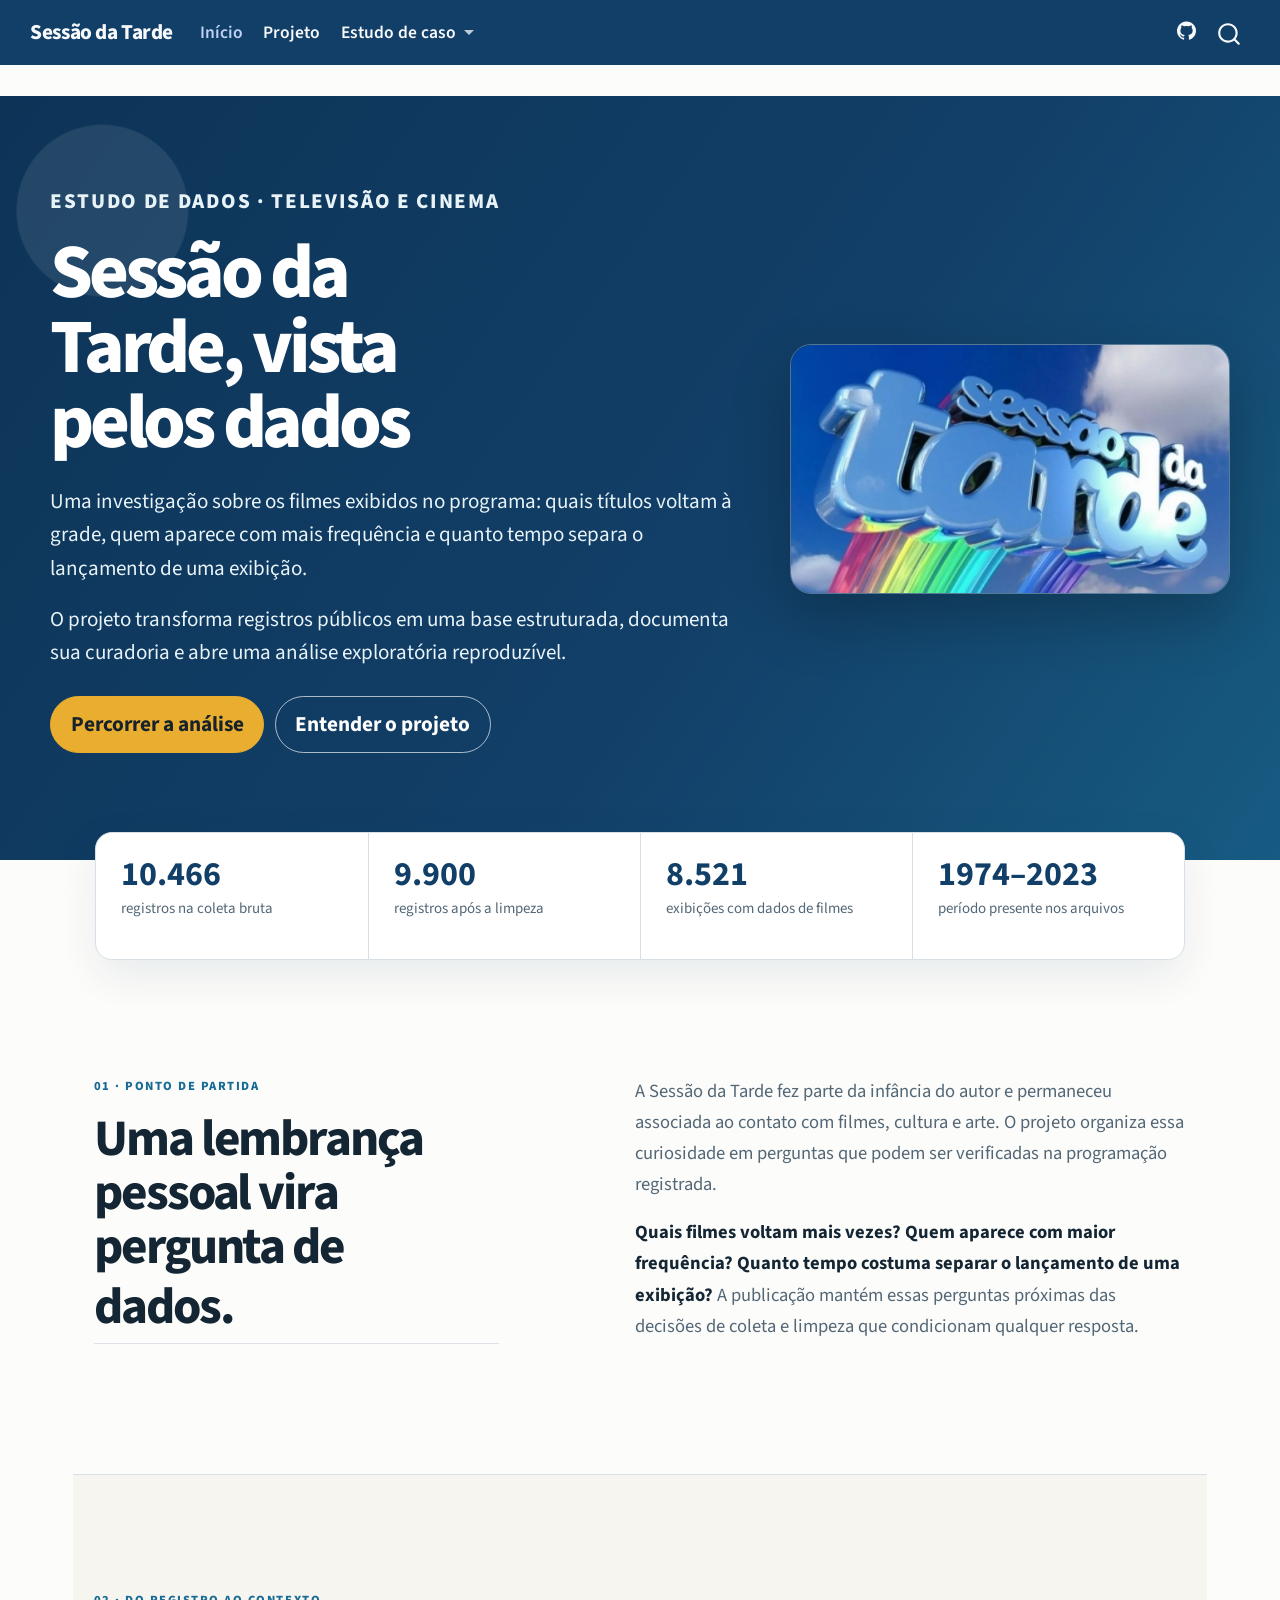
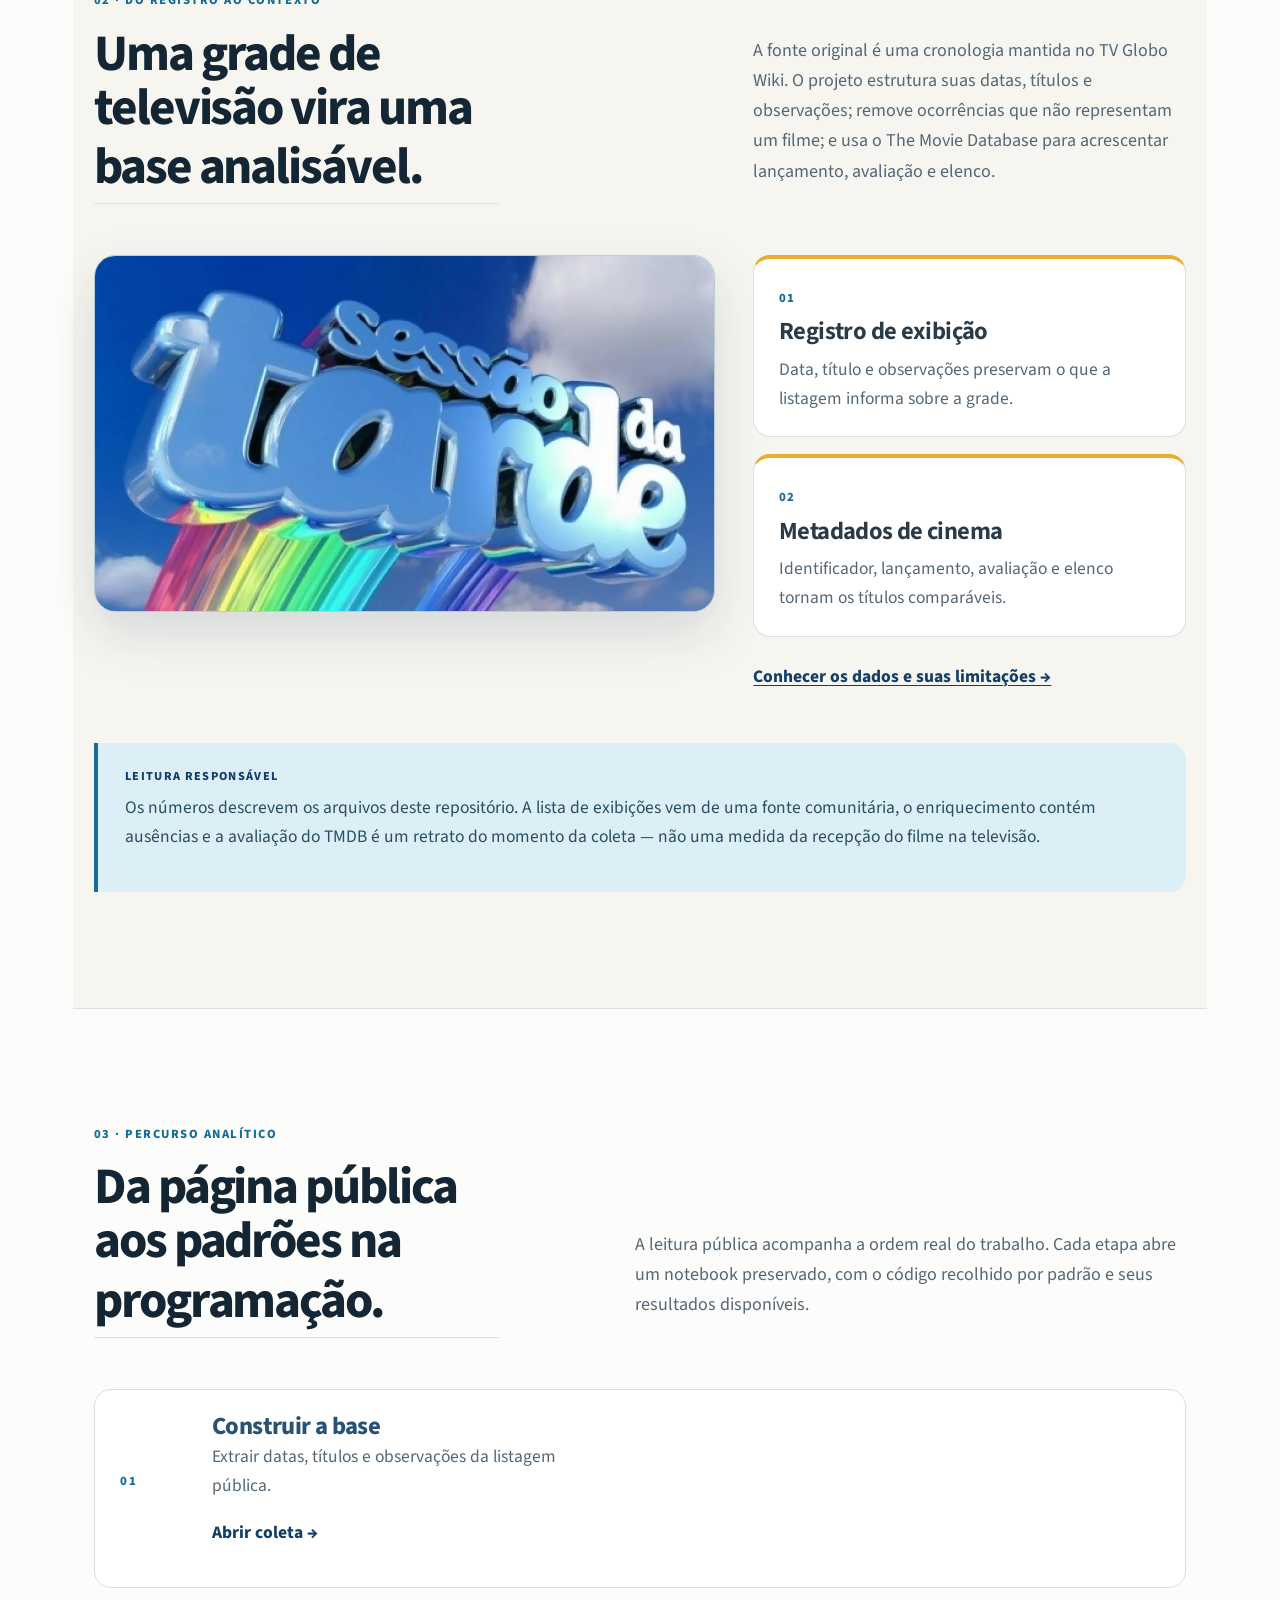
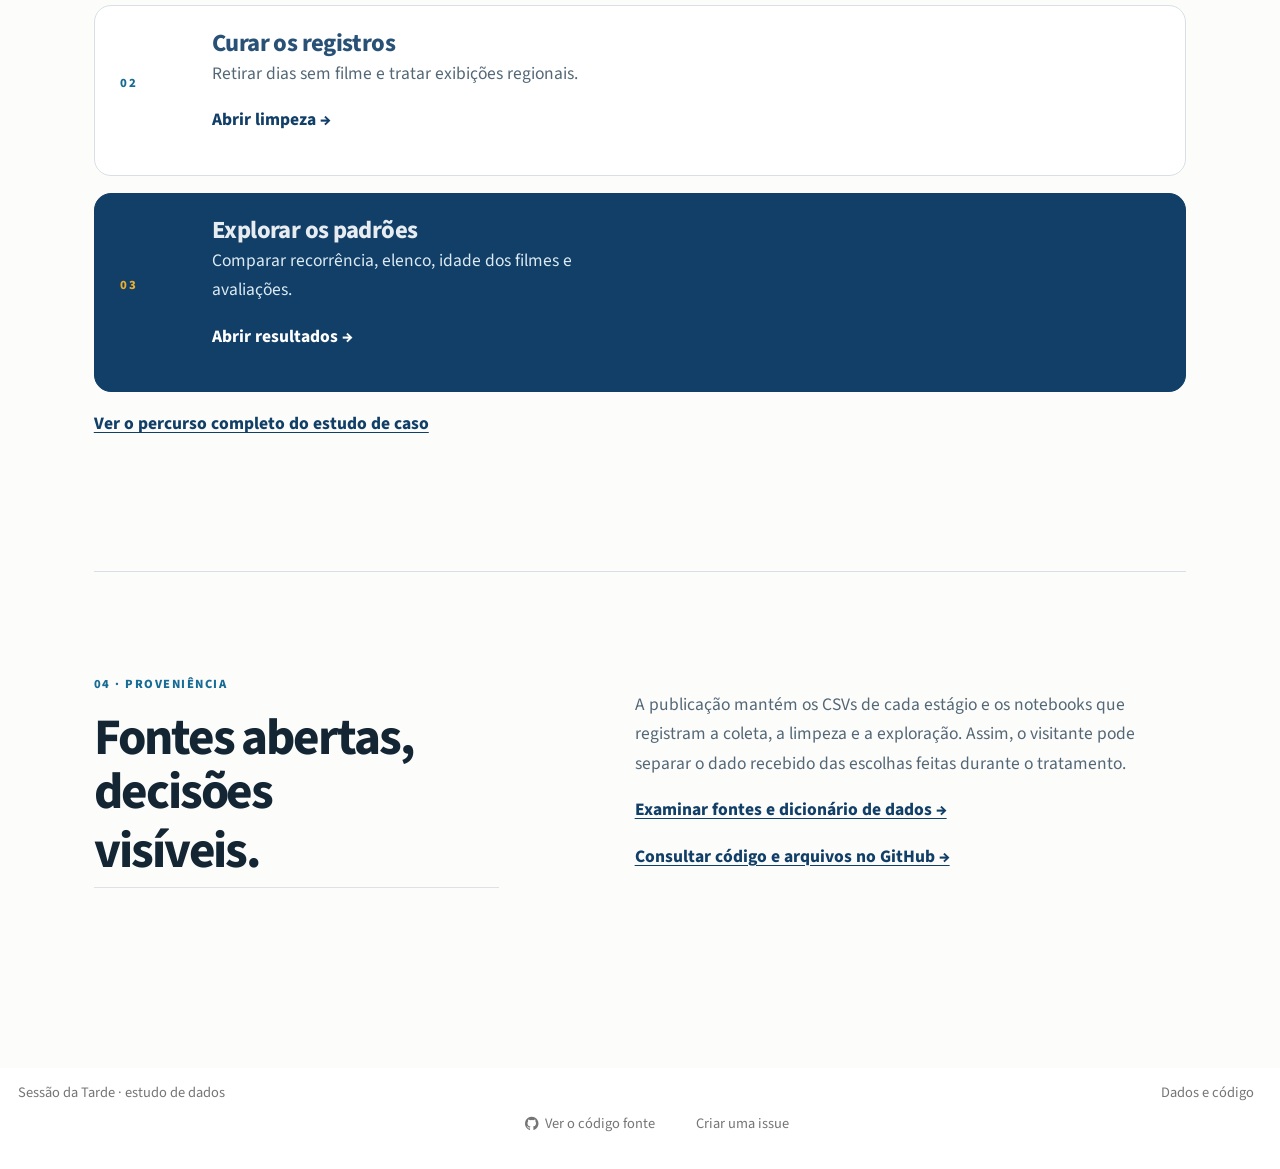
==== commit aa050752: "Built site for gh-pages" ====
--- a/index.html
+++ b/index.html
@@ -36,7 +36,7 @@
 <script src="site_libs/quarto-search/fuse.min.js"></script>
 <script src="site_libs/quarto-search/quarto-search.js"></script>
 <meta name="quarto:offset" content="./">
-<link href="./img/sessaodatarde.jpeg" rel="icon" type="image/jpeg">
+<link href="./img/favicon.svg" rel="icon" type="image/svg+xml">
 <script src="site_libs/quarto-html/quarto.js" type="module"></script>
 <script src="site_libs/quarto-html/tabsets/tabsets.js" type="module"></script>
 <script src="site_libs/quarto-html/popper.min.js"></script>
@@ -46,7 +46,7 @@
 <link href="site_libs/quarto-html/quarto-syntax-highlighting-64a204ab8560d761af7679ceaba22944.css" rel="stylesheet" id="quarto-text-highlighting-styles">
 <script src="site_libs/bootstrap/bootstrap.min.js"></script>
 <link href="site_libs/bootstrap/bootstrap-icons.css" rel="stylesheet">
-<link href="site_libs/bootstrap/bootstrap-bb5623517c2008e3c87e80b6f78b0999.min.css" rel="stylesheet" append-hash="true" id="quarto-bootstrap" data-mode="light">
+<link href="site_libs/bootstrap/bootstrap-ea184cecf867436e7ff03e9be544f765.min.css" rel="stylesheet" append-hash="true" id="quarto-bootstrap" data-mode="light">
 <script id="quarto-search-options" type="application/json">{
   "location": "navbar",
   "copy-button": false,
@@ -76,7 +76,6 @@
 <style>html{ scroll-behavior: smooth; }</style>
 
 
-<link rel="stylesheet" href="styles.css">
 <meta property="og:title" content="Sessão da Tarde, vista pelos dados – Sessão da Tarde">
 <meta property="og:description" content="Uma investigação reproduzível sobre décadas de filmes exibidos no programa.">
 <meta property="og:image" content="https://erlonl.github.io/SessaodaTarde/img/sessaodatarde.jpeg">
